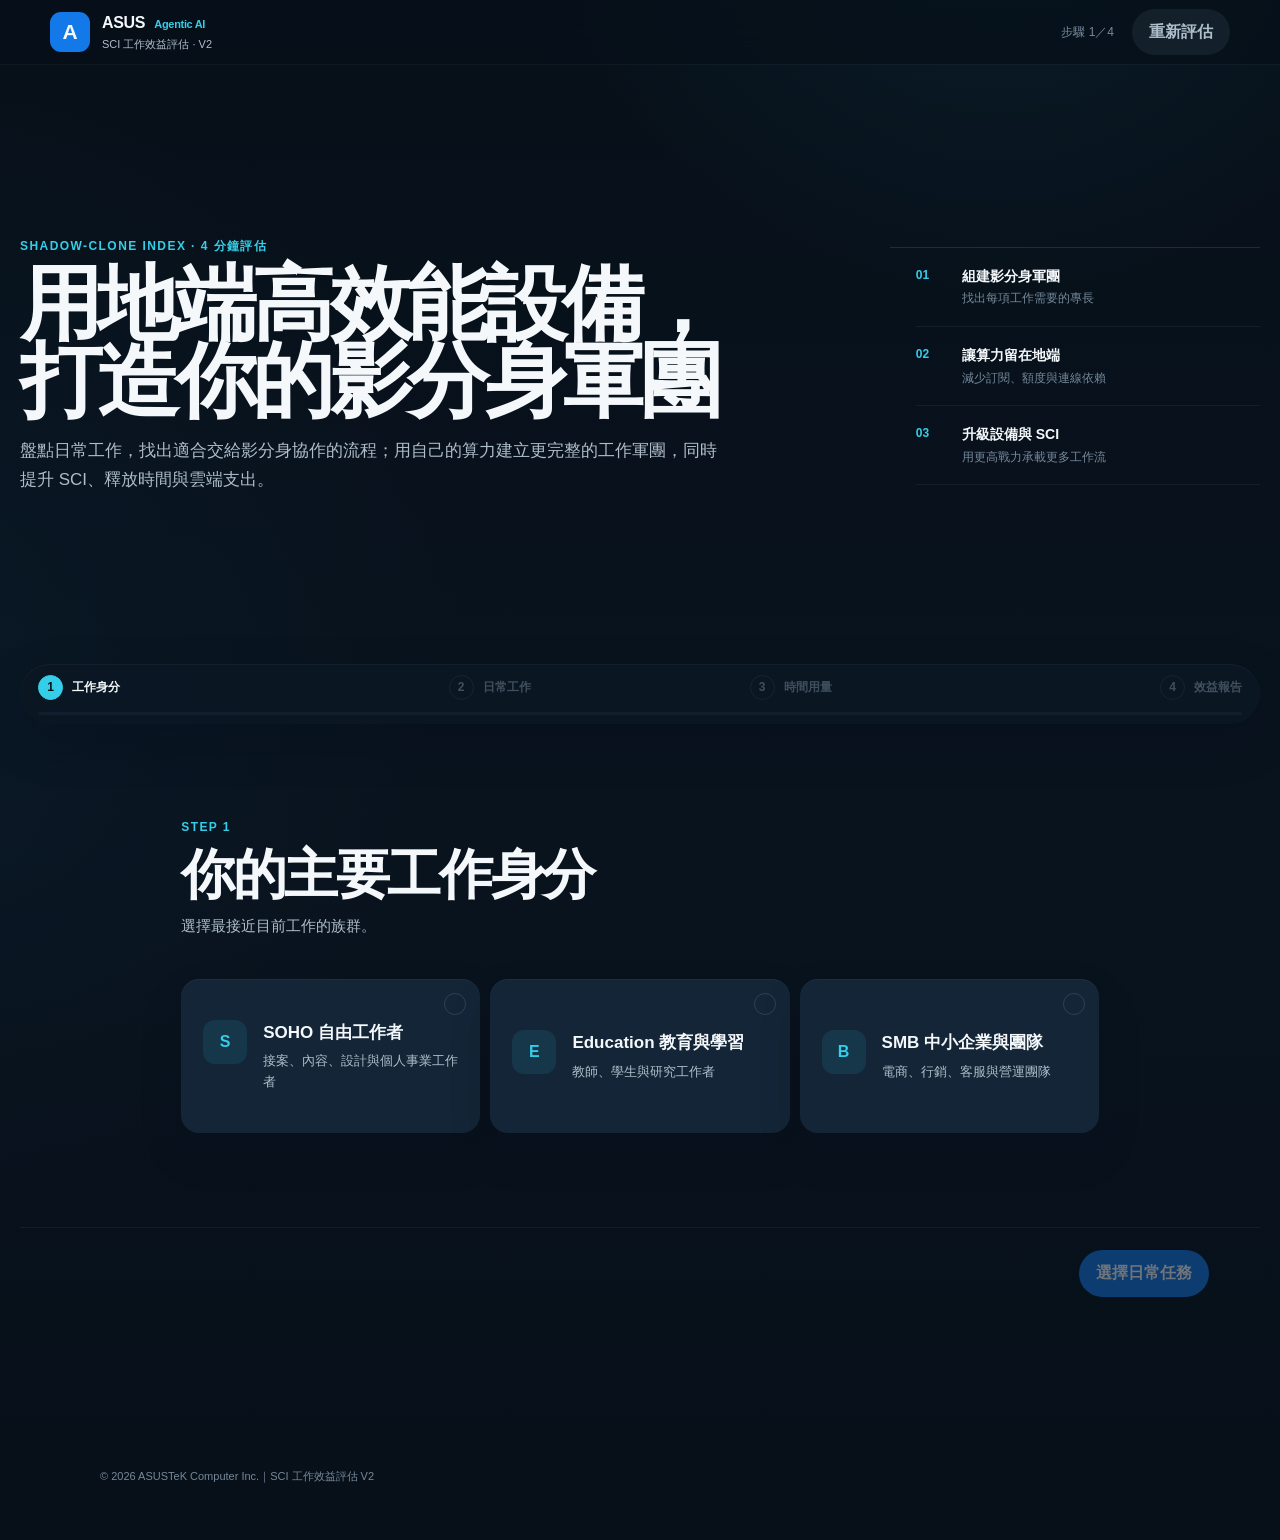
==== version-2/index.html @ dcc249c3 "優化影分身報告版面與互動" ====
<!DOCTYPE html>
<html lang="zh-TW">
<head>
    <meta charset="UTF-8">
    <meta name="viewport" content="width=device-width, initial-scale=1.0">
    <meta name="description" content="盤點日常工作，打造在高效能地端設備上運行的影分身軍團，提升 SCI 並釋放更多工作時間。">
    <meta name="theme-color" content="#0b111a">
    <title>ASUS Agentic AI｜SCI 工作效益評估 V2</title>
    <link rel="stylesheet" href="styles.css?v=2.3.4">
</head>
<body>
    <a class="skip-link" href="#assessment">跳至評估內容</a>

    <header class="site-header">
        <div class="site-header__inner">
            <a class="brand" href="#assessment" aria-label="回到 SCI 評估內容頂端">
                <span class="brand__mark" aria-hidden="true">A</span>
                <span>
                    <strong>ASUS <em>Agentic AI</em></strong>
                    <small>SCI 工作效益評估 · V2</small>
                </span>
            </a>
            <div class="header-actions"><span class="draft-status" id="draft-status" aria-live="polite">步驟 1／4</span><button class="button button--quiet" type="button" id="reset-button">重新評估</button></div>
        </div>
    </header>

    <main id="assessment" class="page-shell">
        <section class="intro" aria-labelledby="page-title">
            <div class="intro__copy">
                <p class="eyebrow">Shadow-Clone Index · 4 分鐘評估</p>
                <h1 id="page-title">用地端高效能設備，<br>打造你的影分身軍團</h1>
                <p>盤點日常工作，找出適合交給影分身協作的流程；用自己的算力建立更完整的工作軍團，同時提升 SCI、釋放時間與雲端支出。</p>
            </div>
            <aside class="outcome-preview" aria-label="完成評估後可獲得的結果">
                <span><b>01</b><strong>組建影分身軍團</strong><small>找出每項工作需要的專長</small></span>
                <span><b>02</b><strong>讓算力留在地端</strong><small>減少訂閱、額度與連線依賴</small></span>
                <span><b>03</b><strong>升級設備與 SCI</strong><small>用更高戰力承載更多工作流</small></span>
            </aside>
        </section>

        <nav class="progress" aria-label="評估進度">
            <ol>
                <li data-progress-step="1"><button type="button" data-progress-trigger="1"><span>1</span><strong>工作身分</strong></button></li>
                <li data-progress-step="2"><button type="button" data-progress-trigger="2"><span>2</span><strong>日常工作</strong></button></li>
                <li data-progress-step="3"><button type="button" data-progress-trigger="3"><span>3</span><strong>時間用量</strong></button></li>
                <li data-progress-step="4"><button type="button" data-progress-trigger="4"><span>4</span><strong>效益報告</strong></button></li>
            </ol>
            <div class="progress__track" aria-hidden="true"><i id="progress-fill"></i></div>
        </nav>

        <div class="assessment-card">
            <section class="step" id="step-1" data-step="1" aria-labelledby="step-1-title">
                <header class="step-header">
                    <span class="step-kicker">Step 1</span>
                    <h2 id="step-1-title" tabindex="-1">你的主要工作身分</h2>
                    <p>選擇最接近目前工作的族群。</p>
                </header>
                <div class="persona-grid" id="persona-grid"></div>
            </section>

            <section class="step" id="step-2" data-step="2" aria-labelledby="step-2-title" hidden>
                <header class="step-header step-header--split">
                    <div>
                        <span class="step-kicker">Step 2</span>
                        <h2 id="step-2-title" tabindex="-1">你平常需要處理哪些工作？</h2>
                        <p>選擇 1–6 項你經常處理的工作；可先評估最花時間的項目。</p>
                    </div>
                    <div class="selection-count" aria-live="polite"><span>已選</span><strong id="selected-count">0</strong><span>／6 項</span></div>
                </header>
                <div class="recipe-grid" id="recipe-grid"></div>
                <button class="text-button missing-work-button" type="button" id="missing-work-button">找不到我的工作</button>
            </section>

            <section class="step" id="step-3" data-step="3" aria-labelledby="step-3-title" hidden>
                <header class="step-header">
                    <span class="step-kicker">Step 3</span>
                    <h2 id="step-3-title" tabindex="-1">這些工作通常花你多少時間？</h2>
                </header>
                <div class="task-progress-summary" id="task-progress-summary" aria-live="polite"></div>
                <div class="task-settings" id="task-settings"></div>
                <section class="shared-settings" aria-labelledby="shared-settings-title">
                    <div class="section-heading">
                        <span>最後確認</span>
                        <h3 id="shared-settings-title">你的使用情境</h3>
                    </div>
                    <section class="settings-group" aria-labelledby="value-settings-title">
                        <header><span>01</span><div><h4 id="value-settings-title">目前工作流程的花費成本</h4></div></header>
                        <div class="field-block">
                            <label for="hourly-cost">你認為執行這些工作的成本 <span>必填</span></label>
                            <div class="cost-input-row">
                                <div class="input-prefix"><span>NT$</span><input id="hourly-cost" type="number" min="1" max="10000000" step="1" inputmode="numeric" placeholder="例如 300"></div>
                                <select id="cost-period" aria-label="成本費用計價週期">
                                    <option value="hour">每小時</option>
                                    <option value="week">每週</option>
                                    <option value="month">每月</option>
                                </select>
                            </div>
                            <div class="conversion-hours" id="conversion-hours" hidden><label for="period-hours">每月工作時數</label><input id="period-hours" type="number" min="1" max="744" step="1" inputmode="numeric" value="160"></div>
                            <p class="cost-conversion" id="cost-conversion">目前將以每小時成本計算。</p>
                        </div>
                        <fieldset class="cloud-usage-fieldset">
                            <legend>你目前有使用雲端 AI 嗎？</legend>
                            <div class="segmented" id="cloud-usage-options"></div>
                        </fieldset>
                        <section class="cloud-paid-options" id="cloud-paid-options" aria-labelledby="cloud-paid-title" hidden>
                            <h5 id="cloud-paid-title">選擇訂閱方案</h5>
                            <div class="cloud-plan-options" id="cloud-plan-options"></div>
                            <div class="field-block cloud-other-field">
                                <label for="cloud-other-cost">其他 AI／雲端工具支出 <span>選填</span></label>
                                <div class="input-prefix"><span>NT$</span><input id="cloud-other-cost" type="number" min="0" max="10000000" step="1" inputmode="numeric" placeholder="例如 1,200"><span>／月</span></div>
                                <p class="cloud-cost-total" id="cloud-cost-total">目前雲端支出合計：NT$ 0／月</p>
                            </div>
                        </section>
                    </section>
                    <section class="settings-group" aria-labelledby="device-settings-title">
                        <header><span>02</span><div><h4 id="device-settings-title">工作流程使用方式</h4></div></header>
                        <fieldset>
                            <legend>你平常會同時執行幾個任務？</legend>
                            <div class="segmented" id="parallel-options"></div>
                        </fieldset>
                    </section>
                    <div class="load-warning" id="load-warning" hidden></div>
                </section>
            </section>

            <section class="step result-step" id="step-4" data-step="4" aria-labelledby="step-4-title" hidden>
                <header class="result-header">
                    <div>
                        <span class="step-kicker">Step 4</span>
                        <h2 id="step-4-title" tabindex="-1">你的影分身導入報告</h2>
                    </div>
                    <aside class="report-clone-summary" aria-labelledby="clone-title">
                        <h3 id="clone-title" class="visually-hidden">本次影分身規劃</h3>
                        <div id="clone-list"></div>
                    </aside>
                </header>

                <section class="sci-overview" id="report-summary" aria-labelledby="sci-overview-title">
                    <h3 id="sci-overview-title" class="visually-hidden">SCI 指數比較</h3>
                    <div class="sci-card sci-card--current" id="current-sci-card"></div>
                    <div class="sci-bridge" aria-hidden="true">
                        <svg viewBox="0 0 132 58" role="presentation"><path class="sci-bridge__track" d="M5 29H114"></path><path class="sci-bridge__pulse" d="M5 29H114"></path><path class="sci-bridge__arrow" d="m103 17 13 12-13 12"></path></svg>
                        <span>整體 SCI 提升</span><strong id="sci-gap"></strong>
                    </div>
                    <div class="sci-card sci-card--target" id="target-sci-card"></div>
                </section>

                <section class="metric-section" aria-labelledby="time-metrics-title">
                    <div class="section-heading"><h3 id="time-metrics-title">導入影分身後，每月能釋放多少？</h3></div>
                    <div class="metric-highlights" id="metric-highlights"></div>
                </section>

                <section class="workflow-results" aria-labelledby="workflow-results-title">
                    <div class="section-heading section-heading--split">
                        <div><h3 id="workflow-results-title">哪些工作交給影分身？</h3></div>
                    </div>
                    <div id="workflow-result-table"></div>
                </section>

                <section class="hardware-section" id="hardware-section" aria-labelledby="hardware-title">
                    <div class="hardware-heading">
                        <div><h3 id="hardware-title">用自己的設備運行這組影分身</h3></div>
                    </div>
                    <div class="hardware-tabs" role="tablist" aria-label="設備建議類型">
                        <button type="button" role="tab" id="hardware-tab-system" aria-controls="hardware-panel-system" aria-selected="true" data-hardware-tab="system">購買整台電腦</button>
                        <button type="button" role="tab" id="hardware-tab-components" aria-controls="hardware-panel-components" aria-selected="false" data-hardware-tab="components">升級現有電腦</button>
                    </div>
                    <div class="hardware-panel" id="hardware-panel-system" role="tabpanel" aria-labelledby="hardware-tab-system">
                        <div class="platform-grid" id="platform-grid"></div>
                        <div class="shared-parts" id="shared-parts"></div>
                        <div class="hardware-cta" id="system-purchase-cta"></div>
                    </div>
                    <div class="hardware-panel" id="hardware-panel-components" role="tabpanel" aria-labelledby="hardware-tab-components" hidden>
                        <div class="component-panel-intro"><strong>先從影響最大的關鍵零組件升級</strong><p>以下是依任務需求提供的升級方向，不代表已確認與你現有電腦相容；選購前請確認處理器插槽、記憶體、電源與機殼空間。</p></div>
                        <div class="component-series-grid" id="component-series-grid"></div>
                    </div>
                    <section class="shadow-strength-section" aria-labelledby="shadow-strength-title">
                        <header class="shadow-strength-heading"><span>設備效能解讀</span><h4 id="shadow-strength-title">這組設備的影分身戰力</h4></header>
                        <div id="shadow-strength"></div>
                    </section>
                    <aside class="deployment-path"><strong>買到設備後怎麼開始？</strong><ol><li>確認要在地端執行的任務與資料來源</li><li>安裝相容的模型、工具與流程</li><li>保留人工確認節點後再逐步擴充</li></ol></aside>
                </section>

                <div class="result-actions">
                    <div class="result-actions__main">
                        <a class="button button--accent" href="#hardware-title">查看推薦設備</a>
                        <button class="button button--secondary" type="button" id="report-preview-button">下載報告</button>
                        <details class="estimate-actions">
                            <summary class="button button--quiet">調整估算</summary>
                            <div><button type="button" data-go-step="2">修改任務</button><button type="button" data-go-step="3">修改時間</button></div>
                        </details>
                    </div>
                    <button class="text-button result-reset-link" type="button" id="result-reset-button">重新測試</button>
                </div>
            </section>

            <div class="form-navigation" id="form-navigation">
                <button class="button button--quiet" type="button" id="back-button">上一步</button>
                <div class="navigation-end">
                    <p class="form-error" id="form-error" role="alert" aria-live="assertive"></p>
                    <button class="button button--primary" type="button" id="next-button">下一步</button>
                </div>
            </div>
        </div>
    </main>

    <footer class="site-footer">
        <p>© 2026 ASUSTeK Computer Inc.｜SCI 工作效益評估 V2</p>
    </footer>

    <div class="modal" id="modal" hidden>
        <div class="modal__backdrop" data-close-modal></div>
        <section class="modal__panel" role="dialog" aria-modal="true" aria-labelledby="modal-title" tabindex="-1">
            <button class="modal__close" type="button" aria-label="關閉視窗" data-close-modal>×</button>
            <div id="modal-content"></div>
        </section>
    </div>

    <script src="workflow-data.js?v=2.3.4"></script>
    <script src="app.js?v=2.3.4"></script>
</body>
</html>
---- version-2/styles.css ----
:root {
    color-scheme: dark;
    --bg: #080d16;
    --surface: #101826;
    --surface-2: #162132;
    --surface-3: #1b293d;
    --line: rgba(148, 163, 184, 0.18);
    --line-strong: rgba(148, 163, 184, 0.32);
    --text: #f5f7fb;
    --muted: #9aa8bc;
    --subtle: #6f7e94;
    --blue: #1479e8;
    --cyan: #20c9eb;
    --cyan-soft: rgba(32, 201, 235, 0.12);
    --agent-glow: #8fe5f2;
    --agent-glow-shadow: rgba(143, 229, 242, .38);
    --success: #55d6a6;
    --warning: #f3c66b;
    --danger: #ff8f96;
    --radius: 16px;
    --radius-small: 10px;
    --shadow: 0 24px 70px rgba(0, 13, 35, 0.34);
}

* { box-sizing: border-box; }
html { scroll-behavior: smooth; }
body {
    margin: 0;
    min-width: 320px;
    background:
        radial-gradient(circle at 90% 0%, rgba(20, 121, 232, 0.12), transparent 30rem),
        var(--bg);
    color: var(--text);
    font-family: "Segoe UI", "Noto Sans TC", "Microsoft JhengHei", sans-serif;
    line-height: 1.55;
}
button, input, select, textarea { font: inherit; }
button, label, select { -webkit-tap-highlight-color: transparent; }
button { color: inherit; }
[hidden] { display: none !important; }

.skip-link {
    position: fixed;
    left: 16px;
    top: -80px;
    z-index: 100;
    padding: 10px 14px;
    color: #07111d;
    background: var(--cyan);
    border-radius: 8px;
}
.skip-link:focus { top: 12px; }

.site-header {
    position: sticky;
    top: 0;
    z-index: 40;
    border-bottom: 1px solid var(--line);
    background: rgba(8, 13, 22, 0.88);
    backdrop-filter: blur(18px);
}
.site-header__inner {
    width: min(1180px, calc(100% - 32px));
    min-height: 72px;
    margin: 0 auto;
    display: flex;
    align-items: center;
    justify-content: space-between;
    gap: 20px;
}
.brand {
    display: flex;
    align-items: center;
    gap: 12px;
    color: var(--text);
    text-decoration: none;
}
.brand__mark {
    width: 40px;
    height: 40px;
    display: grid;
    place-items: center;
    border-radius: 11px;
    background: var(--blue);
    font-size: 21px;
    font-weight: 900;
}
.brand strong { display: block; font-size: 16px; letter-spacing: -0.02em; }
.brand em { color: var(--cyan); font-size: 11px; font-style: normal; margin-left: 5px; }
.brand small { display: block; margin-top: 1px; color: var(--muted); font-size: 11px; }
.header-actions { display: flex; align-items: center; gap: 18px; }
.privacy-note { color: var(--muted); font-size: 12px; }

.page-shell { width: min(1080px, calc(100% - 32px)); margin: 0 auto; padding: 58px 0 80px; }
.intro { max-width: 750px; }
.eyebrow, .step-kicker {
    display: block;
    margin: 0 0 10px;
    color: var(--cyan);
    font-size: 12px;
    font-weight: 800;
    letter-spacing: 0.12em;
    text-transform: uppercase;
}
.intro h1 { margin: 0; max-width: 690px; font-size: clamp(36px, 5vw, 62px); line-height: 1.05; letter-spacing: -0.045em; text-wrap: balance; }
.intro > p:last-child { max-width: 650px; margin: 20px 0 0; color: var(--muted); font-size: 17px; }

.progress { margin: 52px 0 22px; }
.progress ol { display: grid; grid-template-columns: repeat(4, 1fr); margin: 0 0 12px; padding: 0; list-style: none; }
.progress li { display: flex; }
.progress li:not(:first-child) { justify-content: center; }
.progress li:last-child { justify-content: flex-end; }
.progress li button { display: flex; align-items: center; gap: 9px; padding: 4px; margin: -4px; border: none; background: none; color: var(--subtle); font: inherit; font-size: 12px; cursor: pointer; border-radius: 8px; transition: color .15s ease; }
.progress li button:hover:not(:disabled) { color: var(--text); }
.progress li button:disabled { cursor: not-allowed; opacity: .5; }
.progress li span { width: 25px; height: 25px; display: grid; place-items: center; border: 1px solid var(--line-strong); border-radius: 50%; font-weight: 800; }
.progress li.is-active button, .progress li.is-complete button { color: var(--text); }
.progress li.is-active span { color: #061019; border-color: var(--cyan); background: var(--cyan); }
.progress li.is-complete span { color: var(--cyan); border-color: var(--cyan); background: var(--cyan-soft); }
.progress__track { height: 3px; overflow: hidden; border-radius: 4px; background: var(--surface-2); }
.progress__track i { display: block; width: 0; height: 100%; background: linear-gradient(90deg, var(--blue), var(--cyan)); transition: width 260ms ease; }

.assessment-card {
    overflow: hidden;
    border: 1px solid var(--line);
    border-radius: 22px;
    background: rgba(16, 24, 38, 0.88);
    box-shadow: var(--shadow);
}
.step { padding: clamp(28px, 5vw, 52px); }
.step-header { max-width: 720px; margin-bottom: 32px; }
.step-header--split, .result-header, .section-heading--split, .hardware-heading { max-width: none; display: flex; align-items: flex-start; justify-content: space-between; gap: 24px; }
.step-header h2, .result-header h2 { margin: 0; font-size: clamp(28px, 4vw, 42px); line-height: 1.13; letter-spacing: -0.035em; }
.step-header p, .result-header p { margin: 12px 0 0; color: var(--muted); font-size: 15px; }

.persona-grid { display: grid; grid-template-columns: repeat(3, 1fr); gap: 14px; }
.persona-card {
    min-height: 245px;
    padding: 24px;
    text-align: left;
    border: 1px solid var(--line);
    border-radius: var(--radius);
    background: var(--surface-2);
    cursor: pointer;
    transition: transform 180ms ease, border-color 180ms ease, background 180ms ease;
}
.persona-card:hover { transform: translateY(-3px); border-color: rgba(32, 201, 235, 0.5); }
.persona-card:focus-visible, .recipe-select:focus-within { outline: 2px solid var(--cyan); outline-offset: 3px; }
.persona-card.is-selected { border-color: var(--cyan); background: linear-gradient(150deg, rgba(20, 121, 232, 0.18), var(--surface-2) 62%); }
.persona-icon { width: 44px; height: 44px; display: grid; place-items: center; margin-bottom: 28px; border-radius: 12px; color: var(--cyan); background: var(--cyan-soft); font-weight: 900; }
.persona-card h3 { margin: 0; font-size: 19px; }
.persona-card p { margin: 8px 0 0; color: var(--muted); font-size: 14px; }
.persona-card small { display: block; margin-top: 20px; color: var(--subtle); }
.field-block label span { margin-left: 7px; color: var(--subtle); font-size: 12px; font-weight: 500; }
.choice-row, .segmented { display: flex; flex-wrap: wrap; gap: 8px; }
.choice-chip input, .segmented input { position: absolute; opacity: 0; pointer-events: none; }
.choice-chip span, .segmented label span {
    display: block;
    padding: 9px 13px;
    border: 1px solid var(--line-strong);
    border-radius: 9px;
    color: var(--muted);
    background: rgba(8, 13, 22, 0.35);
    cursor: pointer;
    transition: 160ms ease;
}
.choice-chip input:checked + span, .segmented input:checked + span { color: #061019; border-color: var(--cyan); background: var(--cyan); }
.choice-chip input:focus-visible + span, .segmented input:focus-visible + span { outline: 2px solid var(--cyan); outline-offset: 2px; }

.selection-count { display: flex; align-items: baseline; gap: 4px; flex: 0 0 auto; color: var(--muted); }
.selection-count strong { color: var(--cyan); font-size: 36px; font-variant-numeric: tabular-nums; }
.recipe-grid { display: grid; grid-template-columns: repeat(2, 1fr); gap: 12px; }
.recipe-card { position: relative; border: 1px solid var(--line); border-radius: var(--radius); background: var(--surface-2); }
.recipe-card.is-selected { border-color: rgba(32, 201, 235, 0.72); background: linear-gradient(135deg, rgba(20, 121, 232, 0.13), var(--surface-2)); }
.recipe-select { display: grid; grid-template-columns: auto 1fr auto; gap: 14px; align-items: flex-start; padding: 20px; cursor: pointer; }
.recipe-select input { width: 19px; height: 19px; margin-top: 2px; accent-color: var(--cyan); }
.recipe-select strong { display: block; font-size: 16px; }
.recipe-select p { margin: 5px 0 0; color: var(--muted); font-size: 13px; }
.recipe-detail { border-top: 1px solid var(--line); }
.recipe-detail summary { padding: 11px 20px; color: var(--muted); font-size: 12px; cursor: pointer; }
.recipe-detail__body { display: grid; grid-template-columns: 1fr 1fr; gap: 18px; padding: 2px 20px 18px; }
.recipe-detail h4 { margin: 0 0 5px; color: var(--subtle); font-size: 11px; text-transform: uppercase; letter-spacing: 0.08em; }
.recipe-detail p { margin: 0; color: #c7d0de; font-size: 12px; }
.field-help { margin: 7px 0 0; color: var(--subtle); font-size: 12px; }

.load-warning { margin: 16px 0; padding: 18px; border: 1px solid rgba(32, 201, 235, .24); border-radius: var(--radius-small); background: rgba(32, 201, 235, .07); }
.load-warning strong { color: var(--cyan); }
.task-settings { display: grid; gap: 14px; }
.task-setting { border: 1px solid var(--line); border-radius: var(--radius); background: rgba(8, 13, 22, 0.24); }
.task-setting[open] { border-color: rgba(32, 201, 235, 0.28); }
.task-setting.is-complete, .task-setting.is-complete[open] { border-color: rgba(85, 214, 166, .72); background: rgba(85, 214, 166, .035); box-shadow: 0 0 0 1px rgba(85, 214, 166, .08); }
.task-setting.has-error, .task-setting.has-error[open] { border-color: rgba(255, 105, 116, .78); box-shadow: 0 0 0 2px rgba(255, 105, 116, .08); }
.task-setting summary { display: flex; align-items: center; justify-content: space-between; gap: 16px; padding: 19px 21px; cursor: pointer; list-style: none; }
.task-setting summary::-webkit-details-marker { display: none; }
.task-summary-title { display: flex; align-items: center; gap: 11px; }
.task-index { width: 28px; height: 28px; display: grid; place-items: center; border-radius: 8px; color: var(--cyan); background: var(--cyan-soft); font-size: 12px; font-weight: 800; }
.task-summary-title strong { display: block; }
.task-summary-title small { display: block; margin-top: 2px; color: var(--subtle); }
.task-setting__body { padding: 0 21px 22px; }
.field-grid { display: grid; grid-template-columns: 1.1fr 1fr; gap: 20px; }
fieldset, .field-block { min-width: 0; margin: 0; padding: 0; border: 0; }
legend, .field-block > label { display: block; margin-bottom: 9px; color: #dce3ed; font-size: 13px; font-weight: 700; }
.legend-en { margin-left: 5px; color: var(--cyan); font-size: 10px; font-weight: 700; letter-spacing: .06em; text-transform: uppercase; }
.scale-options { display: grid; grid-template-columns: repeat(3, 1fr); gap: 7px; }
.scale-option input { position: absolute; opacity: 0; }
.scale-option span { min-height: 52px; display: flex; flex-direction: column; justify-content: center; padding: 10px; border: 1px solid var(--line); border-radius: 9px; color: var(--muted); cursor: pointer; }
.scale-option b { color: var(--text); font-size: 12px; }
.scale-option small { margin-top: 3px; font-size: 10px; }
.scale-option input:checked + span { border-color: var(--cyan); background: var(--cyan-soft); }
.scale-option input:focus-visible + span { outline: 2px solid var(--cyan); outline-offset: 2px; }
.frequency-sentence { min-height: 52px; display: flex; align-items: center; flex-wrap: wrap; gap: 8px; }
.frequency-sentence > span { flex: 0 0 auto; color: var(--muted); font-size: 13px; white-space: nowrap; }
.frequency-sentence select { width: auto; min-width: 92px; padding: 7px 28px 7px 10px; border-color: rgba(148, 163, 184, .26); background-color: #101a29; }
.mode-options { display: grid; gap: 7px; }
.mode-options label { display: flex; align-items: center; gap: 8px; padding: 9px 11px; border: 1px solid var(--line); border-radius: 8px; color: var(--muted); cursor: pointer; }
.mode-options input { accent-color: var(--cyan); }
.mode-options label:has(input:checked) { color: var(--text); border-color: rgba(32, 201, 235, 0.55); background: var(--cyan-soft); }
.field-error { border-color: var(--danger) !important; box-shadow: 0 0 0 2px rgba(255, 105, 116, .09) !important; }
.scale-options.field-error, .mode-options.field-error { padding: 6px; border: 1px solid var(--danger); border-radius: 10px; }
.reference-value { display: inline-flex; margin-top: 7px; color: var(--cyan); font-size: 11px; }
.shared-settings { margin-top: 24px; padding: 24px; border: 1px solid var(--line); border-radius: var(--radius); background: var(--surface-2); }
.shared-settings > * + * { margin-top: 24px; }
.section-heading span, .hardware-heading span { color: var(--cyan); font-size: 11px; font-weight: 800; letter-spacing: 0.08em; text-transform: uppercase; }
.section-heading h3, .hardware-heading h3 { margin: 4px 0 0; font-size: 23px; letter-spacing: -0.025em; }
input[type="number"], select, textarea {
    width: 100%;
    padding: 11px 12px;
    border: 1px solid var(--line-strong);
    border-radius: 9px;
    color: var(--text);
    background: #0b121e;
}
input:focus, select:focus, textarea:focus { outline: 2px solid var(--cyan); outline-offset: 1px; border-color: transparent; }
.input-prefix { display: grid; grid-template-columns: auto minmax(100px, 180px) auto; align-items: center; gap: 10px; color: var(--muted); }
.cost-settings { max-width: 620px; display: grid; grid-template-columns: 1fr; gap: 20px; }
.cost-input-row { display: grid; grid-template-columns: minmax(0, 1fr) 120px; gap: 8px; }
.cost-input-row .input-prefix { grid-template-columns: auto minmax(0, 1fr); }
.cost-input-row select { min-width: 0; }
.cost-conversion { min-height: 17px; margin: 7px 0 0; color: var(--cyan); font-size: 11px; font-weight: 700; }
.required-mark { color: var(--cyan) !important; font-weight: 800 !important; }

.form-navigation { display: flex; justify-content: space-between; align-items: flex-end; gap: 20px; padding: 22px clamp(28px, 5vw, 52px); border-top: 1px solid var(--line); }
.navigation-end { display: flex; align-items: center; justify-content: flex-end; gap: 18px; margin-left: auto; }
.form-error { max-width: 520px; margin: 0; color: var(--danger); font-size: 13px; text-align: right; }
.button { min-height: 42px; padding: 10px 16px; border: 1px solid transparent; border-radius: 9px; font-weight: 750; cursor: pointer; transition: transform 150ms ease, background 150ms ease, border-color 150ms ease; }
.button:active { transform: translateY(1px); }
.button:focus-visible, .text-button:focus-visible, .modal__close:focus-visible { outline: 2px solid var(--cyan); outline-offset: 3px; }
.button:disabled { opacity: 0.42; cursor: not-allowed; }
.button--primary { color: #fff; background: var(--blue); }
.button--primary:hover:not(:disabled) { background: #2588f3; }
.button--accent { color: #061019; background: var(--cyan); }
.button--accent:hover { background: #5ad9ef; }
.button--secondary { border-color: var(--line-strong); background: var(--surface-2); }
.button--secondary:hover { border-color: rgba(32, 201, 235, 0.55); }
.button--quiet { color: var(--muted); border-color: var(--line); background: rgba(22, 33, 50, 0.65); }
.button--quiet:hover { color: var(--text); }
.text-button { padding: 4px; border: 0; color: var(--cyan); background: none; font-size: 13px; font-weight: 700; cursor: pointer; }

.result-step { padding-bottom: 42px; }
.result-header { padding-bottom: 26px; border-bottom: 1px solid var(--line); }
.estimate-badge { flex: 0 0 auto; padding: 7px 10px; border: 1px solid rgba(32, 201, 235, 0.28); border-radius: 8px; color: var(--cyan); background: var(--cyan-soft); font-size: 11px; }
.sci-overview { display: grid; grid-template-columns: minmax(0, .78fr) 132px minmax(0, 1.18fr); align-items: center; gap: 20px; margin-top: 36px; }
.sci-card { position: relative; min-height: 220px; padding: 24px; overflow: hidden; border: 1px solid var(--line); border-radius: var(--radius); background: var(--surface-2); }
.sci-card--current { opacity: .76; transform: scale(.94); transform-origin: right center; }
.sci-card--target { min-height: 286px; padding: 30px; border-color: rgba(32, 201, 235, .5); background: radial-gradient(circle at 85% 10%, rgba(32, 201, 235, .2), transparent 44%), linear-gradient(145deg, #15273a, #101a29); box-shadow: 0 24px 70px rgba(0, 98, 143, .2), inset 0 1px rgba(255, 255, 255, .04); }
.sci-card--target::after { content: ""; position: absolute; width: 160px; height: 160px; right: -62px; bottom: -70px; border: 1px solid rgba(32, 201, 235, .18); border-radius: 50%; box-shadow: 0 0 0 24px rgba(32, 201, 235, .035), 0 0 0 48px rgba(32, 201, 235, .02); }
.sci-card__top { display: flex; justify-content: space-between; align-items: center; color: var(--muted); font-size: 13px; }
.sci-card__label { display: inline-flex; align-items: center; gap: 7px; }
.sci-info-trigger { width: 17px; height: 17px; display: grid; place-items: center; flex: 0 0 auto; padding: 0; border: 1px solid var(--line-strong); border-radius: 50%; color: var(--subtle); background: rgba(148, 163, 184, .1); font-size: 10px; font-weight: 800; line-height: 1; cursor: pointer; }
.sci-info-trigger:hover { color: var(--cyan); border-color: var(--cyan); background: var(--cyan-soft); }
.sci-card__score { display: flex; align-items: flex-end; gap: 8px; margin-top: 30px; }
.sci-card__score strong { font-size: 68px; line-height: 0.9; letter-spacing: -0.06em; }
.sci-card--target .sci-card__score strong { color: var(--cyan); font-size: 92px; text-shadow: 0 0 34px rgba(32, 201, 235, .22); }
.sci-card__score span { color: var(--subtle); }
.sci-card__bar { height: 8px; margin-top: 25px; overflow: hidden; border-radius: 6px; background: #263246; }
.sci-card__bar i { display: block; width: 0; height: 100%; background: var(--blue); transition: width 900ms cubic-bezier(.2,.8,.2,1); }
.sci-card--target .sci-card__bar i { background: var(--cyan); }
.sci-overview.is-animated .sci-card__bar i { width: var(--score); }
.sci-card p { margin: 14px 0 0; color: var(--muted); font-size: 12px; line-height: 1.7; }
.sci-card p strong { color: var(--text); font-weight: 800; }
.sci-card--target p strong { color: #8eeeff; }
.sci-card__caption { display: block; margin-top: 18px; color: var(--subtle); font-size: 10px; letter-spacing: .08em; text-transform: uppercase; }
.sci-card--target .sci-card__caption { color: var(--cyan); }
.sci-bridge { min-width: 90px; text-align: center; color: var(--subtle); }
.sci-bridge svg { display: block; width: 100%; height: auto; margin-bottom: 8px; overflow: visible; }
.sci-bridge path { fill: none; stroke-linecap: round; stroke-linejoin: round; }
.sci-bridge__track { stroke: rgba(148, 163, 184, .2); stroke-width: 3; }
.sci-bridge__pulse { stroke: var(--cyan); stroke-width: 3; stroke-dasharray: 16 94; stroke-dashoffset: 110; }
.sci-bridge__arrow { stroke: var(--cyan); stroke-width: 3; opacity: .4; }
.sci-overview.is-animated .sci-bridge__pulse { animation: sci-flow 1.3s ease-out forwards; }
.sci-overview.is-animated .sci-bridge__arrow { animation: sci-arrow 600ms 650ms ease-out forwards; }
.sci-bridge span { display: block; font-size: 10px; }
.sci-bridge strong { display: block; color: var(--cyan); font-size: 21px; }
@keyframes sci-flow { to { stroke-dashoffset: 0; } }
@keyframes sci-arrow { to { opacity: 1; transform: translateX(4px); } }
.metric-section, .workflow-results, .clone-section, .hardware-section { margin-top: 46px; }
.metric-highlights { display: grid; grid-template-columns: repeat(3, 1fr); gap: 12px; margin-top: 20px; }
.metric-compare { margin-top: 12px; }
.impact-hero { display: flex; align-items: center; gap: 14px; padding: 22px; border-radius: var(--radius); color: #061019; background: var(--cyan); }
.impact-hero__icon { width: 42px; height: 42px; display: grid; place-items: center; flex: 0 0 auto; border-radius: 12px; background: rgba(6, 16, 25, .1); }
.impact-hero svg, .comparison-arrow svg, .workflow-arrow svg { width: 21px; height: 21px; fill: none; stroke: currentColor; stroke-width: 2; stroke-linecap: round; stroke-linejoin: round; }
.impact-hero span { font-size: 11px; font-weight: 800; }
.impact-hero strong { display: block; margin-top: 4px; font-size: clamp(24px, 2.6vw, 34px); line-height: 1; letter-spacing: -.045em; font-variant-numeric: tabular-nums; }
.impact-hero p { margin: 7px 0 0; font-size: 11px; font-weight: 700; }
.before-after { display: grid; grid-template-columns: 1fr auto 1fr; align-items: center; gap: 12px; padding: 18px; border: 1px solid var(--line); border-radius: var(--radius); background: rgba(8, 13, 22, .32); }
.before-after--compact { padding: 12px 14px; opacity: .88; }
.comparison-state { min-width: 0; padding: 16px; }
.before-after--compact .comparison-state { padding: 8px 10px; }
.comparison-state span { color: var(--muted); font-size: 11px; }
.comparison-state strong { display: block; margin-top: 7px; font-size: 24px; line-height: 1.1; letter-spacing: -.035em; font-variant-numeric: tabular-nums; }
.before-after--compact .comparison-state strong { font-size: 17px; margin-top: 5px; }
.comparison-state small { display: block; margin-top: 8px; color: var(--subtle); font-size: 13px; }
.before-after--compact .comparison-state small { margin-top: 4px; font-size: 11px; }
.comparison-state--after { border-radius: 10px; background: rgba(32, 201, 235, .08); }
.comparison-state--after strong, .comparison-state--after small { color: var(--cyan); }
.comparison-arrow { color: var(--cyan); }
.before-after--compact .comparison-arrow svg { width: 16px; height: 16px; }
.workflow-stack { display: grid; gap: 12px; margin-top: 18px; }
.workload-overview { padding: 24px; border: 1px solid rgba(32, 201, 235, .24); border-radius: var(--radius); background: linear-gradient(145deg, rgba(20, 121, 232, .08), rgba(8, 13, 22, .42)); }
.workload-overview > header > span { color: var(--cyan); font-size: 10px; font-weight: 800; letter-spacing: .08em; }
.workload-overview > header h4 { margin: 4px 0 0; font-size: 20px; letter-spacing: -.025em; }
.workload-overview > header p { max-width: 680px; margin: 6px 0 22px; color: var(--muted); font-size: 12px; }
.workload-chart-row, .workload-overall { display: grid; grid-template-columns: minmax(130px, .2fr) minmax(0, 1fr); align-items: center; gap: 18px; }
.workload-chart-row + .workload-chart-row { margin-top: 19px; }
.workload-chart-row > div:first-child strong, .workload-overall > div:first-child strong { display: block; font-size: 12px; }
.workload-chart-row > div:first-child small, .workload-overall > div:first-child span { display: block; margin-top: 2px; color: var(--subtle); font-size: 10px; }
.workload-track, .workload-overall-track { height: 18px; display: flex; overflow: hidden; border-radius: 6px; background: rgba(148, 163, 184, .1); box-shadow: inset 0 0 0 1px rgba(148, 163, 184, .08); }
.workload-track-group { min-width: 0; }
.workload-track-labels { height: 23px; display: flex; }
.workload-track-labels span { position: relative; min-width: 2px; flex: 0 0 var(--segment); }
.workload-track-labels span::after { content: ''; position: absolute; left: 50%; bottom: 0; width: 1px; height: 5px; background: rgba(148, 163, 184, .46); }
.workload-track-labels b { position: absolute; left: 50%; top: 0; color: var(--muted); font-size: 10px; font-weight: 800; line-height: 1; font-variant-numeric: tabular-nums; transform: translateX(-50%); }
.workload-task-segment { position: relative; min-width: 2px; display: flex; flex: 0 0 var(--segment); overflow: hidden; transform: scaleX(0); transform-origin: left center; opacity: 0; animation: workload-segment-in 720ms cubic-bezier(.2, .7, .2, 1) var(--delay) forwards; }
.workload-task-segment + .workload-task-segment { box-shadow: -1px 0 rgba(6, 16, 25, .6); }
.workload-task-segment--before { background: var(--task-color); }
.workload-task-segment--after { border: 0; margin: 0; padding: 0; background: transparent; box-shadow: inset 0 1px var(--task-color), inset 0 -1px var(--task-color); font: inherit; color: inherit; cursor: pointer; transition: filter 240ms ease, opacity 240ms ease, box-shadow 240ms ease; }
.workload-task-segment--after:hover { z-index: 2; box-shadow: inset 0 1px var(--task-color), inset 0 -1px var(--task-color), inset 0 0 10px color-mix(in srgb, var(--task-color) 78%, transparent), 0 0 13px color-mix(in srgb, var(--task-color) 72%, transparent); }
.workload-task-segment--after:focus-visible { outline: 2px solid var(--cyan); outline-offset: 2px; }
.workload-task-segment--after.is-selected { z-index: 4; box-shadow: inset 0 1px #fff, inset 0 -1px #fff, inset 0 0 10px color-mix(in srgb, var(--task-color) 74%, transparent), 0 0 18px color-mix(in srgb, var(--task-color) 74%, transparent); }
.workload-track:has(.workload-task-segment--after.is-selected) .workload-task-segment--after:not(.is-selected) { filter: saturate(.45) brightness(.62); opacity: .5 !important; }
.workload-part { position: relative; display: block; flex: 0 0 var(--portion); overflow: hidden; }
.workload-part--human { background: var(--task-color); }
.workload-part--assist { background: transparent; }
.workload-part--assist::before { content: ''; position: absolute; inset: 0; background: var(--success); transform: scaleX(0); transform-origin: left center; will-change: transform; }
.workload-task-segment--after.is-selected .workload-part--assist::before { animation: workload-assist-reveal 850ms cubic-bezier(.2, .82, .22, 1) forwards; }
.workload-segment-index { position: absolute; z-index: 3; top: 50%; color: #fff; font-size: 9px; font-weight: 900; line-height: 1; white-space: nowrap; text-shadow: 0 1px 3px rgba(6, 16, 25, .92); pointer-events: none; }
.workload-segment-index { left: 50%; transform: translate(-50%, -50%); transition: opacity 180ms ease; }
.workload-task-legend { display: flex; flex-wrap: wrap; justify-content: center; gap: 10px 22px; margin: 2px 0 28px calc(130px + 18px); padding: 4px 12px; }
.workload-task-legend > button { display: inline-flex; align-items: center; gap: 6px; padding: 5px 7px; border: 1px solid transparent; border-radius: 7px; color: var(--muted); background: transparent; font: inherit; font-size: 10px; cursor: pointer; transition: color 160ms ease, border-color 160ms ease, background 160ms ease; }
.workload-task-legend > button:hover { color: var(--text); background: rgba(148, 163, 184, .08); }
.workload-task-legend > button.is-selected { color: #061019; border-color: var(--cyan); background: var(--cyan); }
.workload-task-legend > button:focus-visible { outline: 2px solid var(--cyan); outline-offset: 2px; }
.workload-task-legend i, .workload-state-legend i { position: relative; width: 8px; height: 8px; display: inline-block; flex: 0 0 auto; border-radius: 2px; overflow: hidden; }
.workload-task-legend i { background: var(--task-color); }
.workload-task-legend b { color: var(--text); font-variant-numeric: tabular-nums; }
.workload-task-legend > button.is-selected b { color: #061019; }
.workload-state-legend { display: flex; justify-content: flex-end; gap: 18px; margin-top: 9px; color: var(--muted); font-size: 10px; }
.workload-state-legend span { display: inline-flex; align-items: center; gap: 6px; }
.workload-state-legend .is-agent-hint { background: var(--success); }
.workload-track-hint { display: flex; align-items: center; gap: 5px; margin-top: 7px; color: var(--cyan); font-size: 11px; font-weight: 700; }
.workload-track-hint svg { width: 13px; height: 13px; fill: none; stroke: currentColor; stroke-width: 2; stroke-linecap: round; stroke-linejoin: round; }
.workload-overall { padding-bottom: 22px; margin-bottom: 22px; border-bottom: 1px solid var(--line); }
.workload-task-detail { margin-top: 18px; }
.workload-overall-track { height: 24px; }
.workload-overall-track > i { display: block; flex: 0 0 var(--portion); transform: scaleX(0); transform-origin: left center; animation: workload-segment-in 900ms cubic-bezier(.2, .7, .2, 1) 750ms forwards; }
.workload-overall-human { background: #4b5768; }
.workload-overall-agent { background: var(--success); animation: workload-segment-in 900ms cubic-bezier(.2, .7, .2, 1) 750ms forwards, workload-breathe 3.8s ease-in-out 1.7s infinite; }
.workload-overall p { display: flex; justify-content: space-between; gap: 16px; margin: 8px 0 0; color: var(--muted); font-size: 11px; }
.workload-overall p b { color: var(--text); font-variant-numeric: tabular-nums; }
@keyframes workload-segment-in { to { transform: scaleX(1); opacity: 1; } }
@keyframes workload-assist-reveal { to { transform: scaleX(1); } }
@keyframes workload-breathe {
    0%, 100% { filter: brightness(.9); box-shadow: inset 0 0 4px rgba(255, 255, 255, .18), 0 0 3px rgba(143, 229, 242, .12); }
    50% { filter: brightness(1.12); box-shadow: inset 0 0 10px rgba(255, 255, 255, .38), 0 0 13px var(--agent-glow-shadow); }
}
.top-workload-callout { display: flex; align-items: center; gap: 18px; padding: 22px; border: 1px solid rgba(32, 201, 235, .34); border-radius: var(--radius); background: radial-gradient(circle at 100% 0, rgba(32, 201, 235, .13), transparent 44%), #101b2a; }
.top-workload-callout__icon { width: 54px; height: 54px; display: grid; place-items: center; flex: 0 0 auto; border-radius: 15px; color: var(--cyan); background: var(--cyan-soft); }
.top-workload-callout__icon svg { width: 28px; height: 28px; fill: none; stroke: currentColor; stroke-width: 1.8; stroke-linecap: round; stroke-linejoin: round; }
.top-workload-callout small { color: var(--cyan); font-size: 10px; font-weight: 800; letter-spacing: .08em; }
.top-workload-callout strong { display: block; margin-top: 2px; font-size: 20px; }
.top-workload-callout p { margin: 5px 0 0; color: var(--muted); font-size: 12px; }
.workflow-impact-card { padding: 20px; border: 1px solid var(--line); border-radius: var(--radius); background: rgba(8, 13, 22, .3); }
.workflow-impact-card > header { display: flex; align-items: flex-start; justify-content: space-between; gap: 20px; }
.workflow-impact-card__identity { min-width: 0; display: flex; align-items: center; gap: 12px; }
.workflow-clone-avatar { width: 52px; height: 52px; flex: 0 0 auto; border: 1px solid rgba(32, 201, 235, .28); border-radius: 12px; background: #16283b; object-fit: contain; }
.workflow-impact-card header span { color: var(--subtle); font-size: 10px; }
.workflow-impact-card h4 { margin: 3px 0 0; font-size: 16px; }
.load-chip { display: grid; flex: 0 0 auto; gap: 4px; min-width: 178px; padding: 8px 10px; border-radius: 8px; background: var(--cyan-soft); font-size: 11px; font-variant-numeric: tabular-nums; }
.load-chip span { display: flex; justify-content: space-between; gap: 14px; color: var(--muted) !important; font-size: 11px !important; }
.load-chip span:last-child { color: var(--success) !important; }
.load-chip b { color: var(--text); }
.workflow-agent-note { margin: 14px 0 0; padding: 11px 13px; border-left: 2px solid rgba(32, 201, 235, .6); color: var(--muted); background: rgba(32, 201, 235, .055); font-size: 12px; line-height: 1.65; }
.workflow-agent-note strong { margin-right: 5px; color: var(--cyan); }
.workflow-agent-note b { color: #bff4ff; font-weight: 750; }
.workflow-impact-grid { display: grid; grid-template-columns: 1fr auto 1fr 1.1fr; align-items: center; gap: 12px; margin-top: 16px; }
.workflow-impact-grid > div { min-width: 0; }
.workflow-impact-grid span { color: var(--subtle); font-size: 10px; }
.workflow-impact-grid strong { display: block; margin-top: 3px; font-size: 13px; font-variant-numeric: tabular-nums; }
.workflow-arrow { color: var(--subtle); }
.saved-highlight { padding: 13px 15px; border-radius: 10px; background: var(--cyan-soft); }
.saved-highlight span, .saved-highlight strong { color: var(--cyan); }
.saved-highlight strong { font-size: 18px; }
.saved-highlight small { display: block; margin-top: 2px; color: #bff4ff; font-size: 10px; }
.clone-list { display: flex; flex-wrap: nowrap; gap: 10px; margin-top: 16px; padding-bottom: 6px; overflow-x: auto; scrollbar-color: rgba(32, 201, 235, .35) transparent; }
.clone-card { min-width: 220px; display: flex; align-items: center; gap: 12px; padding: 13px 15px; border: 1px solid rgba(32, 201, 235, .2); border-radius: 12px; background: linear-gradient(145deg, rgba(32, 201, 235, .08), rgba(8, 13, 22, .38)); }
.clone-avatar { position: relative; width: 44px; height: 44px; display: grid; place-items: center; flex: 0 0 auto; border-radius: 12px; color: var(--cyan); background: var(--cyan-soft); box-shadow: inset 0 0 0 1px rgba(32, 201, 235, .25); }
.clone-avatar img { width: 100%; height: 100%; border-radius: inherit; object-fit: contain; }
.clone-avatar svg { width: 23px; height: 23px; fill: none; stroke: currentColor; stroke-width: 1.7; stroke-linecap: round; stroke-linejoin: round; }
.clone-avatar i { position: absolute; width: 6px; height: 6px; right: -1px; bottom: 1px; border-radius: 50%; background: var(--success); box-shadow: 0 0 10px var(--success); }
.clone-card__body { min-width: 0; }
.clone-card__index { display: block; color: var(--subtle); font-size: 8px; font-weight: 800; letter-spacing: .12em; }
.clone-card h4 { margin: 1px 0 0; overflow: hidden; font-size: 14px; text-overflow: ellipsis; white-space: nowrap; }
.clone-card p { margin: 2px 0 0; overflow: hidden; color: var(--muted); font-size: 10px; text-overflow: ellipsis; white-space: nowrap; }
.clone-section > p { color: var(--muted); font-size: 13px; }
.hardware-section { padding: 28px; border: 1px solid rgba(32, 201, 235, 0.28); border-radius: var(--radius); background: linear-gradient(145deg, rgba(20, 121, 232, 0.12), rgba(8, 13, 22, 0.46)); }
.shadow-strength-card { display: grid; grid-template-columns: auto minmax(0, 1fr); gap: 22px; align-items: center; margin-top: 22px; padding: 20px; border: 1px solid rgba(32, 201, 235, .3); border-radius: 14px; background: radial-gradient(circle at 12% 18%, rgba(32, 201, 235, .13), transparent 32%), rgba(8, 13, 22, .42); }
.shadow-strength-card__score { min-width: 116px; padding-right: 20px; border-right: 1px solid var(--line); }
.shadow-strength-card__score span { display: block; color: var(--cyan); font-size: 11px; font-weight: 800; letter-spacing: .08em; }
.shadow-strength-card__score strong { display: inline-block; margin-top: 4px; font-size: 52px; line-height: 1; letter-spacing: -.045em; }
.shadow-strength-card__score b { margin-left: 4px; color: var(--subtle); font-size: 12px; }
.shadow-strength-card__body > div:first-child { display: flex; align-items: baseline; justify-content: space-between; gap: 16px; }
.shadow-strength-card__body > div:first-child strong { font-size: 15px; }
.shadow-strength-card__body > div:first-child span { color: var(--muted); font-size: 11px; text-align: right; }
.shadow-strength-meter { height: 9px; margin-top: 10px; overflow: hidden; border-radius: 3px; background: rgba(148, 163, 184, .12); }
.shadow-strength-meter i { width: var(--strength); height: 100%; display: block; transform: scaleX(0); transform-origin: left center; border-radius: inherit; background: var(--cyan); box-shadow: 0 0 18px rgba(32, 201, 235, .42); animation: strength-in 900ms cubic-bezier(.2, .75, .2, 1) 350ms forwards; }
.shadow-strength-card__body p { margin: 8px 0 0; color: var(--muted); font-size: 11px; line-height: 1.6; }
.local-value-comparisons { grid-column: 1 / -1; display: grid; grid-template-columns: repeat(3, minmax(0, 1fr)); gap: 8px; padding-top: 18px; border-top: 1px solid var(--line); }
.local-value-comparisons article { min-width: 0; display: grid; grid-template-columns: 1fr auto 1fr; align-items: center; gap: 9px; padding: 13px; border-radius: 10px; background: rgba(8, 13, 22, .42); }
.local-value-comparisons article > i { color: var(--cyan); font-size: 15px; font-style: normal; }
.local-value-comparisons span { color: var(--subtle); font-size: 9px; font-weight: 800; letter-spacing: .05em; }
.local-value-comparisons article > div:last-child span { color: var(--cyan); }
.local-value-comparisons p { margin: 4px 0 0; color: var(--muted); font-size: 10px; line-height: 1.55; }
.local-value-comparisons article > div:last-child p { color: #dce3ed; }
@keyframes strength-in { to { transform: scaleX(1); } }
.hardware-story { max-width: 820px; margin: 26px 0 0; color: #cbd5e3; font-size: 14px; }
.hardware-tabs { width: fit-content; display: grid; grid-template-columns: repeat(2, minmax(150px, 1fr)); gap: 4px; margin: 24px auto 18px; padding: 4px; border: 1px solid var(--line); border-radius: 11px; background: rgba(8, 13, 22, .38); }
.hardware-tabs button { padding: 9px 14px; border: 0; border-radius: 7px; color: var(--muted); background: transparent; font-size: 12px; font-weight: 750; cursor: pointer; transition: color 180ms ease, background 180ms ease, box-shadow 180ms ease; }
.hardware-tabs button:hover { color: var(--text); }
.hardware-tabs button[aria-selected="true"] { color: #061019; background: var(--cyan); box-shadow: 0 6px 18px rgba(32, 201, 235, .14); }
.hardware-tabs button:focus-visible { outline: 2px solid var(--cyan); outline-offset: 3px; }
.hardware-panel[hidden] { display: none; }
.platform-grid { display: grid; grid-template-columns: repeat(auto-fit, minmax(min(100%, 340px), 1fr)); gap: 12px; }
.hardware-model-card { position: relative; min-width: 0; overflow: hidden; border: 1px solid var(--line); border-radius: var(--radius); background: #101826; }
.hardware-model-card > header { min-height: 86px; display: flex; align-items: center; padding: 16px 98px 16px 18px; border-bottom: 1px solid var(--line); background: rgba(32, 201, 235, .055); }
.hardware-model-card > header span { color: var(--subtle); font-size: 9px; font-weight: 800; letter-spacing: .08em; }
.hardware-model-card > header h4 { margin: 2px 0 0; font-size: 17px; letter-spacing: -.02em; }
.hardware-grade-stamp { position: absolute; z-index: 2; top: 12px; right: 16px; width: 62px; height: 62px; display: grid; align-content: center; justify-items: center; border: 2px solid rgba(32, 201, 235, .78); border-radius: 50%; color: var(--cyan); background: rgba(10, 27, 41, .76); box-shadow: inset 0 0 0 3px rgba(32, 201, 235, .08), 0 0 14px rgba(32, 201, 235, .12); transform: rotate(-8deg); }
.hardware-grade-stamp::before { content: ''; position: absolute; inset: 4px; border: 1px dashed rgba(32, 201, 235, .5); border-radius: inherit; }
.hardware-grade-stamp small { position: relative; font-size: 7px; font-weight: 800; letter-spacing: .05em; }
.hardware-grade-stamp strong { position: relative; margin-top: -1px; font-size: 23px; line-height: 1; letter-spacing: -.04em; }
.hardware-model-specs { display: grid; gap: 1px; background: var(--line); }
.hardware-model-spec { display: grid; grid-template-columns: auto minmax(84px, .36fr) minmax(0, 1fr); align-items: center; gap: 13px; min-height: 70px; padding: 11px 14px; background: #101826; }
.hardware-model-spec small { display: block; color: var(--subtle); font-size: 8px; letter-spacing: .08em; }
.hardware-model-spec strong { display: block; margin-top: 1px; font-size: 12px; }
.hardware-model-spec p { margin: 0; color: #dce3ed; font-size: 12px; font-weight: 650; line-height: 1.45; overflow-wrap: anywhere; }
.hardware-dual-row { display: grid; grid-template-columns: auto minmax(110px, .42fr) 1fr; align-items: center; gap: 16px; padding: 14px 18px; background: #101826; }
.hardware-row-label small { display: block; color: var(--subtle); font-size: 9px; letter-spacing: .08em; }
.hardware-row-label strong { display: block; margin-top: 1px; font-size: 13px; }
.dual-spec { display: grid; grid-template-columns: 1fr 1fr; gap: 8px; }
.dual-spec > span { min-width: 0; padding: 10px 12px; border-radius: 8px; color: #dce3ed; background: rgba(8, 13, 22, .42); font-size: 12px; font-weight: 650; overflow-wrap: anywhere; }
.dual-spec em { display: block; margin-bottom: 3px; color: var(--cyan); font-size: 9px; font-style: normal; }
.hardware-menu-row__icon { width: 40px; height: 40px; display: grid; place-items: center; flex: 0 0 auto; border-radius: 10px; color: var(--cyan); background: var(--cyan-soft); }
.hardware-menu-row svg, .hardware-menu-row__icon svg { width: 21px; height: 21px; fill: none; stroke: currentColor; stroke-width: 1.8; stroke-linecap: round; stroke-linejoin: round; }
.hardware-menu-row small { color: var(--subtle); font-size: 9px; letter-spacing: .08em; text-transform: uppercase; }
.shared-parts { display: grid; gap: 1px; margin-top: 12px; overflow: hidden; border: 1px solid var(--line); border-radius: var(--radius); background: var(--line); }
.shared-parts[hidden] { display: none; }
.hardware-menu-row { display: grid; grid-template-columns: auto minmax(110px, .42fr) 1fr; align-items: center; gap: 16px; padding: 14px 18px; background: #101826; }
.hardware-menu-row strong { display: block; margin-top: 1px; font-size: 13px; }
.hardware-menu-row p { margin: 0; color: #dce3ed; font-size: 13px; font-weight: 650; }
.hardware-cta { display: flex; justify-content: flex-end; margin-top: 16px; }
.hardware-buy-link { display: inline-flex; align-items: center; justify-content: center; gap: 8px; text-decoration: none; }
.hardware-buy-link small { font-size: 9px; font-weight: 650; opacity: .72; }
.hardware-buy-link.is-placeholder { cursor: not-allowed; filter: saturate(.55); opacity: .72; }
.component-panel-intro { margin-bottom: 14px; padding: 17px 18px; border: 1px solid rgba(32, 201, 235, .18); border-radius: var(--radius-small); background: rgba(32, 201, 235, .055); }
.component-panel-intro strong { font-size: 15px; }
.component-panel-intro p { max-width: 720px; margin: 4px 0 0; color: var(--muted); font-size: 12px; }
.component-series-grid { display: grid; gap: 10px; }
.component-series-card { display: grid; grid-template-columns: auto minmax(110px, .36fr) minmax(0, 1fr) auto; align-items: center; gap: 16px; padding: 16px 18px; border: 1px solid var(--line); border-radius: 12px; background: #101826; }
.component-series-card__heading small { display: block; color: var(--subtle); font-size: 9px; letter-spacing: .08em; }
.component-series-card__heading strong { display: block; margin-top: 1px; font-size: 13px; }
.component-series-card__spec { min-width: 0; }
.component-series-single { margin: 0; color: #dce3ed; font-size: 13px; font-weight: 700; }
.component-series-card .hardware-buy-link { min-width: 142px; }
.result-actions { display: flex; flex-wrap: wrap; justify-content: space-between; gap: 9px; margin-top: 30px; }
.result-actions__group { display: flex; flex-wrap: wrap; gap: 9px; }

.modal { position: fixed; inset: 0; z-index: 80; display: grid; place-items: center; padding: 20px; }
.modal__backdrop { position: absolute; inset: 0; background: rgba(2, 6, 12, 0.82); backdrop-filter: blur(8px); }
.modal__panel { position: relative; width: min(900px, 100%); max-height: calc(100dvh - 40px); overflow: auto; padding: 24px; border: 1px solid var(--line-strong); border-radius: var(--radius); background: var(--surface); box-shadow: var(--shadow); }
.modal__close { position: sticky; top: 0; z-index: 2; float: right; width: 36px; height: 36px; border: 1px solid var(--line); border-radius: 9px; color: var(--muted); background: var(--surface-2); cursor: pointer; }
.report-preview header h2 { margin: 4px 0; }
.report-preview header p { margin: 0 0 18px; color: var(--muted); }
.sci-info-modal header h2 { margin: 4px 0; }
.sci-info-modal header p { margin: 0 0 20px; color: var(--muted); }
.sci-info-formula { padding: 16px 18px; border: 1px solid rgba(32, 201, 235, .3); border-radius: var(--radius-small); background: rgba(32, 201, 235, .07); color: var(--text); font-size: 14px; line-height: 1.7; }
.sci-info-formula span { color: var(--cyan); font-weight: 700; }
.sci-info-examples { display: grid; grid-template-columns: repeat(2, 1fr); gap: 12px; margin-top: 14px; }
.sci-info-examples article { padding: 16px 18px; border: 1px solid var(--line); border-radius: var(--radius-small); background: rgba(8, 13, 22, .32); }
.sci-info-examples strong { display: block; font-size: 14px; }
.sci-info-examples > article > span { display: block; margin-top: 3px; color: var(--subtle); font-size: 11px; }
.sci-info-examples p { margin: 10px 0 0; color: var(--muted); font-size: 12px; line-height: 1.6; }
.sci-info-note { margin: 16px 0 0; color: var(--subtle); font-size: 12px; line-height: 1.6; }
.report-preview__image { max-height: 68dvh; overflow: auto; padding: 8px; border: 1px solid var(--line); border-radius: var(--radius-small); background: #050911; }
.report-preview__image img { display: block; width: 100%; height: auto; }
.report-preview__actions { display: flex; justify-content: flex-end; gap: 8px; margin-top: 14px; }

.site-footer { width: min(1080px, calc(100% - 32px)); margin: 0 auto; padding: 26px 0 44px; display: flex; justify-content: space-between; gap: 24px; color: var(--subtle); font-size: 11px; }
.visually-hidden { position: absolute !important; width: 1px; height: 1px; padding: 0; margin: -1px; overflow: hidden; clip: rect(0, 0, 0, 0); white-space: nowrap; border: 0; }

@media (max-width: 1000px) and (min-width: 801px) {
    .local-value-comparisons { grid-template-columns: 1fr; }
}

@media (max-width: 800px) {
    .privacy-note { display: none; }
    .page-shell { padding-top: 38px; }
    .intro h1 { font-size: 40px; }
    .progress li strong { display: none; }
    .persona-grid, .recipe-grid, .metric-highlights, .platform-grid { grid-template-columns: 1fr; }
    .persona-card { min-height: auto; }
    .persona-icon { margin-bottom: 18px; }
    .field-grid { grid-template-columns: 1fr; }
    .sci-overview { grid-template-columns: 1fr; }
    .sci-card--current { transform: none; }
    .sci-bridge { width: 132px; margin: 0 auto; padding: 2px 0; }
    .sci-bridge svg { transform: rotate(90deg); margin: 22px 0; }
    .sci-card { min-height: auto; }
    .workflow-impact-grid { grid-template-columns: 1fr auto 1fr; }
    .saved-highlight { grid-column: 1 / -1; }
    .local-value-comparisons { grid-template-columns: 1fr; }
    .site-footer { display: block; }
}

@media (max-width: 520px) {
    .site-header__inner { width: min(100% - 24px, 1180px); }
    .brand small { display: none; }
    .brand em { display: block; margin-left: 0; }
    .page-shell { width: min(100% - 20px, 1080px); }
    .intro h1 { font-size: 34px; }
    .intro > p:last-child { font-size: 15px; }
    .progress { margin-top: 36px; }
    .progress li { justify-content: center !important; }
    .step { padding: 25px 18px; }
    .step-header--split, .result-header, .section-heading--split, .hardware-heading { display: block; }
    .selection-count, .estimate-badge, .hardware-heading > strong { display: inline-flex; margin-top: 14px; }
    .recipe-detail__body, .impact-totals, .sci-info-examples, .cost-settings { grid-template-columns: 1fr; }
    .scale-options { grid-template-columns: 1fr; }
    .frequency-sentence { align-items: stretch; }
    .frequency-sentence select { flex: 1 1 90px; }
    .shared-settings { padding: 18px; }
    .form-navigation { padding: 18px; }
    .navigation-end { display: block; width: 100%; }
    .navigation-end .button { width: 100%; }
    .form-error { margin-bottom: 8px; text-align: left; }
    .sci-card__score strong { font-size: 56px; }
    .sci-card--target .sci-card__score strong { font-size: 74px; }
    .before-after { grid-template-columns: 1fr; }
    .comparison-arrow { transform: rotate(90deg); justify-self: center; }
    .workflow-impact-card > header { display: block; }
    .load-chip { display: inline-grid; margin-top: 10px; }
    .workload-chart-row, .workload-overall { grid-template-columns: 1fr; gap: 9px; }
    .workload-task-legend { margin-left: 0; }
    .workload-state-legend { justify-content: flex-start; }
    .workflow-impact-grid { grid-template-columns: 1fr; }
    .workflow-arrow { transform: rotate(90deg); justify-self: center; }
    .saved-highlight { grid-column: auto; grid-row: auto; text-align: left; }
    .hardware-menu-row { grid-template-columns: auto 1fr; }
    .hardware-menu-row p { grid-column: 2; }
    .hardware-dual-row { grid-template-columns: auto 1fr; }
    .hardware-model-spec { grid-template-columns: auto minmax(78px, .38fr) minmax(0, 1fr); }
    .dual-spec { grid-column: 2; grid-template-columns: 1fr; }
    .hardware-tabs { width: 100%; grid-template-columns: repeat(2, minmax(0, 1fr)); }
    .hardware-cta .hardware-buy-link { width: 100%; }
    .component-series-card { grid-template-columns: auto 1fr; }
    .component-series-card__spec, .component-series-card .hardware-buy-link { grid-column: 2; }
    .component-series-card .hardware-buy-link { width: 100%; }
    .hardware-section { padding: 20px 16px; }
    .shadow-strength-card { grid-template-columns: 1fr; gap: 16px; }
    .shadow-strength-card__score { padding: 0 0 16px; border-right: 0; border-bottom: 1px solid var(--line); }
    .shadow-strength-card__body > div:first-child { display: block; }
    .shadow-strength-card__body > div:first-child span { display: block; margin-top: 3px; text-align: left; }
    .result-actions .button { width: 100%; }
    .result-actions__main, .estimate-actions { width: 100%; }
    .estimate-actions > summary { justify-content: center; }
    .estimate-actions > div { position: static; margin-top: 7px; }
    .result-reset-link { margin: 4px auto 0; }
    .modal { padding: 10px; }
    .modal__panel { max-height: calc(100dvh - 20px); padding: 16px; }
    .report-preview__actions { flex-direction: column-reverse; }
    .report-preview__actions .button { width: 100%; text-align: center; }
}

@media (prefers-reduced-motion: reduce) {
    *, *::before, *::after { scroll-behavior: auto !important; transition-duration: 0.01ms !important; animation-duration: 0.01ms !important; }
    .workload-task-segment--after.is-selected .workload-part--assist::before, .workload-overall-agent, .shadow-strength-meter i { animation: none !important; filter: brightness(1.2); transform: scaleX(1); }
}

/* Version 2 — UI/UX review implementation */
:root {
    --bg: #0b111a;
    --surface: #141d2b;
    --surface-2: #182334;
    --surface-3: #1d2a3d;
    --text: #f3f6fa;
    --muted: #b5c0d0;
    --subtle: #95a4b8;
    --cyan: #20c5e0;
    --cyan-soft: rgba(32, 197, 224, .11);
    --shadow: 0 28px 72px rgba(0, 10, 28, .28);
}

body { background: radial-gradient(circle at 82% -10%, rgba(32, 197, 224, .08), transparent 31rem), var(--bg); font-family: "Noto Sans TC", "Microsoft JhengHei", Aptos, sans-serif; }
.site-header__inner { min-height: 64px; }
.draft-status { color: var(--subtle); font-size: 12px; }
.page-shell { width: min(1180px, calc(100% - 32px)); padding-top: 42px; }
.intro { max-width: none; display: grid; grid-template-columns: minmax(0, 1.25fr) minmax(320px, .75fr); align-items: end; gap: clamp(40px, 8vw, 110px); }
.intro__copy { max-width: 680px; }
.intro h1 { font-size: clamp(42px, 5.4vw, 68px); line-height: .98; }
.intro__copy > p:last-child { max-width: 640px; margin: 18px 0 0; color: var(--muted); font-size: 17px; line-height: 1.7; text-wrap: pretty; }
.outcome-preview { display: grid; border-top: 1px solid var(--line-strong); }
.outcome-preview > span { display: grid; grid-template-columns: 34px 1fr; gap: 2px 12px; padding: 14px 0; border-bottom: 1px solid var(--line); }
.outcome-preview b { grid-row: 1 / 3; color: var(--cyan); font-size: 12px; font-variant-numeric: tabular-nums; }
.outcome-preview strong { font-size: 14px; }
.outcome-preview small { color: var(--subtle); font-size: 12px; }
body:not([data-step="1"]) .intro { display: none; }
body:not([data-step="1"]) .page-shell { padding-top: 18px; }
.progress { position: sticky; top: 64px; z-index: 30; margin: 38px 0 18px; padding: 12px 18px 10px; border: 1px solid var(--line); border-radius: 12px; background: rgba(11, 17, 26, .94); backdrop-filter: blur(18px); }
body:not([data-step="1"]) .progress { margin-top: 0; }
.assessment-card { overflow: visible; border-radius: 18px; background: rgba(20, 29, 43, .92); }
.step { scroll-margin-top: 150px; }
.step:not(.result-step) { max-width: 1020px; margin: 0 auto; }
.step-header { margin-bottom: 28px; }
.step-header h2, .result-header h2 { font-size: clamp(28px, 3.4vw, 38px); }

.persona-grid { gap: 12px; }
.persona-card { position: relative; min-height: 154px; display: grid; grid-template-columns: 44px 1fr; align-content: center; gap: 16px; padding: 22px; }
.persona-card > input { position: absolute; opacity: 0; }
.persona-card .persona-icon { margin: 0; }
.persona-card__copy { min-width: 0; }
.persona-card__copy strong { display: block; font-size: 17px; }
.persona-card__copy > span { display: block; margin-top: 5px; color: var(--muted); font-size: 13px; }
.persona-card > i { position: absolute; top: 14px; right: 14px; width: 22px; height: 22px; display: grid; place-items: center; border: 1px solid var(--line-strong); border-radius: 50%; color: transparent; font-size: 12px; font-style: normal; }
.persona-card:has(input:checked) > i { color: #061019; border-color: var(--cyan); background: var(--cyan); }
.persona-card:has(input:focus-visible) { outline: 2px solid var(--cyan); outline-offset: 3px; }
.selection-count { padding: 8px 12px; border: 1px solid var(--line); border-radius: 10px; background: rgba(11, 17, 26, .35); }
.selection-count strong { font-size: 24px; }
.recipe-select { min-height: 104px; }
.recipe-select p { color: #d5dce7; font-size: 13px; }
.recipe-select small { display: block; margin-top: 5px; color: var(--subtle); font-size: 11px; }
.recipe-select em { align-self: start; padding: 4px 7px; border-radius: 6px; color: var(--subtle); background: rgba(149, 164, 184, .09); font-size: 9px; font-style: normal; font-weight: 700; }
.recipe-card.is-limit-reached .recipe-select { cursor: default; opacity: .66; }
.recipe-card.is-limit-reached .recipe-detail { opacity: 1; }
.recipe-detail summary { min-height: 44px; display: flex; align-items: center; }
.missing-work-button { display: block; margin: 18px auto 0; color: var(--muted); }
.missing-work-button:hover { color: var(--cyan); }

.task-progress-summary { position: sticky; top: 138px; z-index: 18; display: grid; grid-template-columns: auto 1fr; align-items: center; gap: 14px; margin: -8px 0 16px; padding: 11px 14px; border: 1px solid var(--line); border-radius: 10px; background: rgba(14, 22, 34, .94); backdrop-filter: blur(12px); }
.task-progress-summary span { color: var(--muted); font-size: 12px; }
.task-progress-summary b { color: var(--cyan); font-size: 15px; }
.task-progress-summary i { height: 4px; overflow: hidden; border-radius: 5px; background: var(--surface-3); }
.task-progress-summary i::after { content: ""; display: block; width: var(--progress); height: 100%; border-radius: inherit; background: var(--cyan); transition: width 220ms ease; }
.task-setting { background: rgba(11, 17, 26, .32); }
.task-setting[open] { border-color: rgba(32, 197, 224, .38); }
.task-setting__body { padding: 0 22px 22px; }
.task-field-sequence { display: grid; gap: 0; border-top: 1px solid var(--line); }
.task-field-step { display: grid; grid-template-columns: 30px minmax(0, 1fr); gap: 14px; padding: 22px 0; border-bottom: 1px solid var(--line); }
.field-number { width: 26px; height: 26px; display: grid; place-items: center; border-radius: 7px; color: var(--cyan); background: var(--cyan-soft); font-size: 11px; font-weight: 800; }
.frequency-sentence { width: fit-content; max-width: 100%; display: grid; grid-template-columns: 132px minmax(100px, 180px) auto; }
.frequency-sentence select { width: 100%; }
.frequency-sentence input { min-width: 0; }
.scale-option span { min-height: 74px; }
.scale-option b { font-size: 13px; }
.scale-option small { color: var(--subtle); line-height: 1.35; }
.mode-options label { padding: 11px 13px; }
.mode-options label > span { min-width: 0; }
.mode-options b, .mode-options small { display: block; }
.mode-options small { margin-top: 2px; color: var(--subtle); font-size: 11px; }
.time-choice { display: flex; flex-wrap: wrap; gap: 8px; }
.time-choice > button { min-height: 48px; padding: 9px 13px; border: 1px solid var(--line-strong); border-radius: 9px; color: var(--muted); background: #0e1622; cursor: pointer; }
.time-choice > button b { display: block; color: var(--text); font-size: 12px; }
.time-choice > button.is-selected { color: var(--text); border-color: var(--cyan); background: var(--cyan-soft); }
.time-choice > span { color: var(--subtle); font-size: 12px; }
.time-input { margin-top: 10px; }
.task-next-button:not(:disabled):hover { color: #061019; border-color: var(--success); background: var(--success); }

.shared-settings { padding: 28px; background: rgba(24, 35, 52, .78); }
.settings-group { margin-top: 24px; padding: 24px; border: 1px solid var(--line); border-radius: 14px; background: #0e1622; }
.settings-group > header { display: flex; gap: 13px; margin-bottom: 22px; }
.settings-group > header > span { width: 28px; height: 28px; display: grid; place-items: center; flex: 0 0 auto; border-radius: 8px; color: var(--cyan); background: var(--cyan-soft); font-size: 10px; font-weight: 800; }
.settings-group h4 { margin: 0; font-size: 17px; }
.settings-group header p { margin: 3px 0 0; color: var(--subtle); font-size: 12px; }
.settings-group > * + * { margin-top: 22px; }
.conversion-hours { max-width: 260px; display: grid; grid-template-columns: 1fr 92px; align-items: center; gap: 10px; margin-top: 10px; }
.conversion-hours label { color: var(--muted); font-size: 12px; }
.cloud-cost-field { max-width: 520px; }

.sci-overview { grid-template-columns: minmax(0, 1fr) 132px minmax(0, 1fr); scroll-margin-top: 190px; }
.sci-card, .sci-card--target { min-height: 270px; padding: 28px; }
.sci-card--current { opacity: 1; transform: none; }
.sci-card--target .sci-card__score strong { font-size: 72px; }
.metric-section .section-heading { margin-bottom: 16px; }
.metric-highlights { grid-template-columns: repeat(2, minmax(0, 1fr)); }
.impact-hero { min-height: 150px; color: var(--text); border: 1px solid var(--line); background: var(--surface-2); }
.impact-hero > div > span { color: var(--muted); }
.impact-hero > div > strong { color: var(--text); }
.impact-hero small { display: block; margin-top: 6px; color: var(--subtle); font-size: 11px; }
.impact-hero__icon { color: var(--cyan); background: var(--cyan-soft); }
.impact-hero--secondary { grid-column: 1 / -1; min-height: 104px; background: rgba(14, 22, 34, .66); }
.impact-hero--secondary strong { font-size: 23px !important; }
.cloud-cost-note { grid-column: 1 / -1; color: var(--subtle); font-size: 12px; }
.cloud-cost-note p { margin: 0; }

.workload-overview { padding: 24px; }
.time-comparison-legend { display: flex; justify-content: flex-end; gap: 18px; margin: 18px 0 10px; color: var(--subtle); font-size: 11px; }
.time-comparison-legend span { display: flex; align-items: center; gap: 6px; }
.time-comparison-legend i { width: 15px; height: 4px; border-radius: 3px; background: #3f78b8; }
.time-comparison-legend span:last-child i { background: var(--success); }
.time-comparison-list { display: grid; gap: 8px; }
.time-comparison-row { width: 100%; display: grid; grid-template-columns: minmax(180px, .75fr) minmax(280px, 1.5fr) 152px; align-items: center; gap: 20px; padding: 15px; border: 1px solid var(--line); border-radius: 11px; color: var(--text); background: rgba(11, 17, 26, .38); text-align: left; cursor: pointer; transition: border-color 180ms ease, background 180ms ease, transform 180ms ease; }
.time-comparison-row:hover { border-color: rgba(32, 197, 224, .45); transform: translateY(-1px); }
.time-comparison-row.is-selected { border-color: var(--cyan); background: rgba(32, 197, 224, .06); }
.time-comparison-row__title { display: grid; grid-template-columns: auto 1fr; gap: 1px 8px; }
.time-comparison-row__title b { grid-row: 1 / 3; color: var(--cyan); font-size: 10px; }
.time-comparison-row__title strong { font-size: 13px; }
.time-comparison-row__title small { color: var(--subtle); font-size: 10px; }
.time-comparison-row__chart { display: grid; gap: 8px; }
.time-bar { position: relative; width: 100%; height: 18px; border-radius: 4px; background: rgba(63, 120, 184, .14); }
.time-bar::before { content: ""; display: block; width: var(--bar); height: 100%; border-radius: inherit; background: #3f78b8; transition: width 700ms cubic-bezier(.2,.75,.2,1); }
.time-bar--target::before { background: var(--success); }
.time-bar em { position: absolute; inset: 0 auto auto 8px; color: #f3f6fa; font-size: 9px; font-style: normal; line-height: 18px; white-space: nowrap; }
.time-bar--target em { color: #06221c; font-weight: 850; text-shadow: 0 1px rgba(255, 255, 255, .22); }
.time-comparison-row__saved { text-align: right; }
.time-comparison-row__saved small { display: block; color: var(--subtle); font-size: 9px; }
.time-reduction-value { display: flex; align-items: baseline; justify-content: flex-end; gap: 7px; margin-top: 2px; color: var(--cyan); white-space: nowrap; }
.time-reduction-value strong { font-size: 16px; }
.time-reduction-value em { font-size: 10px; font-style: normal; font-weight: 800; }
.workload-task-detail { margin-top: 12px; }
.workflow-detail-columns { display: grid; grid-template-columns: 1fr 1fr; gap: 10px; margin-top: 15px; }
.workflow-detail-columns > div { padding: 13px; border-radius: 9px; background: rgba(11, 17, 26, .42); }
.workflow-detail-columns span { color: var(--cyan); font-size: 10px; font-weight: 800; }
.workflow-detail-columns p { margin: 5px 0 0; color: var(--muted); font-size: 12px; }

.clone-list { display: grid; grid-template-columns: repeat(2, minmax(0, 1fr)); gap: 10px; overflow: visible; }
.clone-card { min-width: 0; align-items: flex-start; padding: 18px; }
.clone-card h4, .clone-card p { overflow: visible; text-overflow: clip; white-space: normal; }
.clone-card p { margin-top: 5px; line-height: 1.5; }
.clone-card dl { display: grid; gap: 7px; margin: 13px 0; }
.clone-card dl > div { display: grid; grid-template-columns: 82px 1fr; gap: 8px; }
.clone-card dt { color: var(--subtle); font-size: 10px; }
.clone-card dd { margin: 0; color: #dce3ed; font-size: 11px; }

.hardware-section { scroll-margin-top: 170px; }
.hardware-story { max-width: 900px; margin: 14px 0 0; }
.shadow-strength-card { margin-top: 18px; }
.local-value-heading { grid-column: 1 / -1; padding-top: 18px; border-top: 1px solid var(--line); }
.local-value-heading span, .local-value-heading strong { display: block; }
.local-value-heading span { color: var(--cyan); font-size: 10px; font-weight: 800; }
.local-value-heading strong { margin-top: 3px; font-size: 16px; }
.local-value-comparisons { padding-top: 0; border-top: 0; }
.strength-scale { margin-top: 8px; }
.strength-scale summary { color: var(--cyan); font-size: 11px; cursor: pointer; }
.hardware-tabs { margin-top: 26px; }
.platform-grid { grid-template-columns: repeat(2, minmax(0, 1fr)); }
.hardware-model-card.is-primary { grid-column: 1 / -1; }
.hardware-model-card > header { position: relative; min-height: 142px; align-items: flex-start; padding-right: 210px; }
.hardware-model-card > header p { max-width: 480px; margin: 7px 0 0; color: var(--muted); font-size: 11px; }
.device-illustration { position: absolute; right: 80px; bottom: 8px; width: 110px; height: 86px; fill: rgba(32, 197, 224, .06); stroke: rgba(32, 197, 224, .68); stroke-width: 1.5; }
.device-illustration.is-compact { transform: scale(.78); transform-origin: right bottom; }
.hardware-quick-specs { display: grid; grid-template-columns: repeat(3, 1fr); gap: 1px; background: var(--line); }
.hardware-quick-specs > span { min-width: 0; padding: 16px; background: #101826; }
.hardware-quick-specs small, .hardware-quick-specs strong { display: block; }
.hardware-quick-specs small { color: var(--subtle); font-size: 9px; }
.hardware-quick-specs strong { margin-top: 5px; color: #dce3ed; font-size: 12px; line-height: 1.45; overflow-wrap: anywhere; }
.hardware-full-specs { border-top: 1px solid var(--line); }
.hardware-full-specs summary { padding: 12px 16px; color: var(--cyan); font-size: 11px; font-weight: 750; cursor: pointer; }
.hardware-model-card__action { display: flex; justify-content: flex-end; padding: 14px 16px; border-top: 1px solid var(--line); }
.component-series-card__heading p { margin: 5px 0 0; color: var(--subtle); font-size: 10px; line-height: 1.45; }
.deployment-path { margin-top: 18px; padding: 18px; border-top: 1px solid var(--line); }
.deployment-path strong { font-size: 14px; }
.deployment-path ol { display: grid; grid-template-columns: repeat(3, 1fr); gap: 12px; margin: 12px 0 0; padding: 0; counter-reset: deploy; list-style: none; }
.deployment-path li { padding: 12px; border-radius: 9px; color: var(--muted); background: rgba(11, 17, 26, .42); font-size: 11px; }
.deployment-path li::before { counter-increment: deploy; content: "0" counter(deploy); display: block; margin-bottom: 5px; color: var(--cyan); font-weight: 800; }
.confirm-reset { max-width: 520px; padding: 12px; }
.confirm-reset h2 { margin: 0; font-size: 28px; }
.confirm-reset p { color: var(--muted); }
.confirm-reset > div { display: flex; justify-content: flex-end; gap: 8px; margin-top: 24px; }
.sci-info-formula + .sci-info-formula { margin-top: 10px; }
.report-preview__toolbar { display: flex; justify-content: flex-end; margin: -8px 0 8px; }
.report-preview__image.is-original img { width: auto; max-width: none; }

@media (max-width: 800px) {
    .draft-status { display: none; }
    .intro { grid-template-columns: 1fr; gap: 28px; }
    .outcome-preview { max-width: 520px; }
    .progress { top: 64px; }
    .task-progress-summary { top: 132px; }
    .time-comparison-row { grid-template-columns: minmax(0, 1fr) 140px; }
    .time-comparison-row__chart { grid-column: 1 / -1; grid-row: 2; }
    .clone-list, .platform-grid { grid-template-columns: 1fr; }
    .hardware-model-card.is-primary { grid-column: auto; }
    .local-value-comparisons { grid-template-columns: 1fr; }
}

@media (max-width: 520px) {
    .site-header__inner { min-height: 60px; }
    .page-shell { padding-top: 26px; }
    .intro h1 { font-size: 38px; }
    .progress { top: 60px; margin-top: 28px; padding-inline: 10px; }
    .task-progress-summary { top: 128px; }
    .persona-grid, .recipe-grid { grid-template-columns: 1fr; }
    .persona-card { min-height: 122px; }
    .task-field-step { grid-template-columns: 24px minmax(0, 1fr); gap: 9px; }
    .frequency-sentence { width: 100%; grid-template-columns: 1fr 1fr auto; }
    .settings-group { padding: 18px 14px; }
    .cost-input-row { grid-template-columns: 1fr; }
    .metric-highlights { grid-template-columns: 1fr; }
    .impact-hero--secondary, .cloud-cost-note { grid-column: auto; }
    .time-comparison-row { grid-template-columns: 1fr; gap: 12px; }
    .time-comparison-row__chart { grid-column: auto; grid-row: auto; }
    .time-comparison-row__saved { text-align: left; }
    .time-reduction-value { justify-content: flex-start; }
    .workflow-detail-columns { grid-template-columns: 1fr; }
    .clone-card dl > div { grid-template-columns: 1fr; gap: 2px; }
    .hardware-model-card > header { min-height: 132px; padding-right: 115px; }
    .device-illustration { right: 8px; width: 90px; }
    .hardware-quick-specs, .deployment-path ol { grid-template-columns: 1fr; }
    .confirm-reset > div { flex-direction: column-reverse; }
}

/* V2.1 — shadow-clone first narrative and simplified assessment controls */
.intro { grid-template-columns: minmax(0, 1.35fr) minmax(310px, .65fr); align-items: center; }
.intro__copy { max-width: 790px; }
.intro h1 { max-width: 790px; font-size: clamp(42px, 5vw, 66px); }
.outcome-preview { padding-left: clamp(0px, 2vw, 28px); }

.scale-option span { min-height: 68px; }
.scale-option b { font-size: 14px; }
.scale-option small { margin-top: 5px; }
.loading-option span { position: relative; padding-right: 54px; }
.loading-meter { position: absolute; top: 50%; right: 16px; height: 20px; display: flex; align-items: flex-end; gap: 3px; transform: translateY(-50%); }
.loading-meter em { width: 5px; border-radius: 2px 2px 1px 1px; background: rgba(148, 163, 184, .2); }
.loading-meter em:nth-child(1) { height: 7px; }
.loading-meter em:nth-child(2) { height: 13px; }
.loading-meter em:nth-child(3) { height: 20px; }
.loading-meter em.is-active { background: var(--cyan); box-shadow: 0 0 8px rgba(32, 197, 224, .28); }
.time-input { max-width: 520px; margin-top: 0; }
.reference-value { display: block; margin-top: 8px; color: var(--cyan); font-size: 11px; }

.cloud-usage-fieldset { margin-top: 24px; }
.cloud-paid-options { margin-top: 16px; padding-top: 18px; border-top: 1px solid var(--line); }
.cloud-paid-options[hidden] { display: none; }
.cloud-paid-options > h5 { margin: 0 0 10px; color: var(--text); font-size: 13px; }
.cloud-plan-options { display: grid; grid-template-columns: repeat(3, minmax(0, 1fr)); align-items: start; gap: 10px; }
.cloud-service-group { min-width: 0; overflow: hidden; border: 1px solid var(--line); border-radius: 12px; background: rgba(11, 17, 26, .38); }
.cloud-service-group > summary { position: relative; min-height: 54px; display: flex; align-items: center; justify-content: space-between; gap: 12px; padding: 11px 38px 11px 14px; list-style: none; background: rgba(32, 197, 224, .045); cursor: pointer; }
.cloud-service-group > summary::-webkit-details-marker { display: none; }
.cloud-service-group > summary::after { content: ''; position: absolute; top: 50%; right: 16px; width: 7px; height: 7px; border-right: 1.5px solid var(--subtle); border-bottom: 1.5px solid var(--subtle); transform: translateY(-70%) rotate(45deg); transition: transform 180ms ease, border-color 180ms ease; }
.cloud-service-group[open] > summary::after { border-color: var(--cyan); transform: translateY(-30%) rotate(225deg); }
.cloud-service-group > summary:hover,
.cloud-service-group > summary:focus-visible { background: rgba(32, 197, 224, .09); }
.cloud-service-group > summary:focus-visible { outline: 2px solid var(--cyan); outline-offset: -2px; }
.cloud-service-group > summary strong { color: var(--text); font-size: 14px; }
.cloud-service-group > summary span { overflow: hidden; color: var(--subtle); font-size: 10px; text-align: right; text-overflow: ellipsis; white-space: nowrap; }
.cloud-service-group[open] > summary { border-bottom: 1px solid var(--line); }
.cloud-service-plans { display: grid; gap: 1px; background: var(--line); }
.cloud-plan-option { position: relative; min-width: 0; display: block; cursor: pointer; }
.cloud-plan-option > input { position: absolute; opacity: 0; pointer-events: none; }
.cloud-plan-option > span { min-height: 72px; display: grid; align-content: center; padding: 11px 38px 11px 13px; background: #0e1622; transition: background 180ms ease; }
.cloud-plan-option:hover > span { background: rgba(32, 197, 224, .055); }
.cloud-plan-option input:checked + span { background: var(--cyan-soft); box-shadow: inset 3px 0 var(--cyan); }
.cloud-plan-option input:focus-visible + span { outline: 2px solid var(--cyan); outline-offset: 3px; }
.cloud-plan-option strong { color: var(--text); font-size: 12px; }
.cloud-plan-option small { margin-top: 5px; color: var(--subtle); font-size: 10px; line-height: 1.4; font-variant-numeric: tabular-nums; }
.cloud-plan-option > b { position: absolute; top: 50%; right: 13px; width: 18px; height: 18px; display: grid; place-items: center; border: 1px solid var(--line-strong); border-radius: 50%; color: transparent; font-size: 9px; transform: translateY(-50%); }
.cloud-plan-option input:checked ~ b { color: #061019; border-color: var(--cyan); background: var(--cyan); }
.cloud-other-field { max-width: 520px; margin-top: 16px; }
.cloud-cost-total { margin: 9px 0 0; color: var(--cyan); font-size: 12px; font-weight: 750; font-variant-numeric: tabular-nums; }

.result-header { display: grid; grid-template-columns: minmax(250px, .62fr) minmax(0, 1.38fr); align-items: start; gap: 30px; }
.report-clone-summary { min-width: 0; padding-left: 28px; border-left: 1px solid var(--line); }
.clone-plan-line { margin: 0; overflow-x: auto; color: #dce8f5; font-size: 13px; font-weight: 750; line-height: 1.5; text-wrap: nowrap; white-space: nowrap; }
.clone-plan-list { display: grid; grid-template-columns: repeat(auto-fit, minmax(190px, 1fr)); gap: 7px; margin-top: 9px; }
.clone-plan-item { min-width: 0; display: flex; align-items: center; gap: 9px; padding: 8px 10px; border: 1px solid rgba(32, 201, 235, .18); border-radius: 9px; background: rgba(32, 201, 235, .045); }
.clone-plan-avatar { width: 46px; height: 46px; display: grid; place-items: center; flex: 0 0 auto; overflow: hidden; border: 1px solid rgba(32, 201, 235, .28); border-radius: 11px; color: var(--cyan); background: #16283b; }
.clone-plan-avatar img { width: 100%; height: 100%; object-fit: contain; }
.clone-plan-avatar svg { width: 18px; height: 18px; fill: none; stroke: currentColor; stroke-width: 1.8; stroke-linecap: round; stroke-linejoin: round; }
.clone-plan-copy { min-width: 0; }
.clone-plan-copy strong { display: block; overflow: hidden; color: var(--text); font-size: 11px; text-overflow: ellipsis; white-space: nowrap; }
.clone-plan-copy small { display: -webkit-box; margin-top: 2px; overflow: hidden; color: var(--muted); font-size: 9px; line-height: 1.4; white-space: normal; -webkit-box-orient: vertical; -webkit-line-clamp: 2; }
.report-clone-summary__heading span { color: var(--cyan); font-size: 9px; font-weight: 800; letter-spacing: .08em; }
.report-clone-summary__heading h3 { margin: 2px 0 0; font-size: 16px; }
.report-clone-summary .clone-list { grid-template-columns: repeat(3, minmax(0, 1fr)); margin-top: 10px; }
.clone-card--compact { min-height: 92px; padding: 11px 12px; gap: 10px; }
.clone-card--compact .clone-avatar { width: 38px; height: 38px; border-radius: 10px; }
.clone-card--compact .clone-avatar svg { width: 20px; height: 20px; }
.clone-card--compact h4 { font-size: 12px; }
.clone-card--compact p { display: -webkit-box; margin-top: 4px; overflow: hidden; font-size: 9px; line-height: 1.45; -webkit-box-orient: vertical; -webkit-line-clamp: 2; }
.clone-card--compact p b { margin-right: 5px; color: var(--cyan); }
.clone-card__saving { display: block; margin-top: 6px; color: #bff4ff; font-size: 9px; }

.metric-highlights { grid-template-columns: repeat(3, minmax(0, 1fr)); gap: 10px; }
.impact-hero { min-height: 132px; border-color: rgba(32, 201, 235, .3); background: linear-gradient(145deg, rgba(32, 201, 235, .14), rgba(14, 22, 34, .9)); box-shadow: inset 0 1px rgba(255, 255, 255, .03); }
.impact-hero > div > span { color: #b8c7d9; }
.impact-hero > div > strong { color: #f6fbff; text-shadow: 0 0 24px rgba(32, 201, 235, .16); }
.impact-hero__unit { display: block; margin-top: 6px; }
.priority-task-label { display: inline-block; margin-left: 8px; padding: 3px 6px; border: 1px solid rgba(32, 201, 235, .38); border-radius: 5px; color: var(--cyan); background: rgba(32, 201, 235, .08); font-size: 8px; font-style: normal; font-weight: 800; letter-spacing: .04em; vertical-align: 2px; }
.workload-overview > header h4 { margin: 0; }
.platform-grid { grid-template-columns: repeat(auto-fit, minmax(min(100%, 340px), 1fr)); align-items: stretch; }
.hardware-model-card { display: flex; height: 100%; flex-direction: column; }
.hardware-model-card > header { min-height: 142px; padding-right: 120px; }
.device-illustration { right: 12px; width: 92px; }
.hardware-full-specs { flex: 1 0 auto; }
.hardware-full-specs summary { cursor: pointer; }
.hardware-model-card__action { margin-top: auto; }
.result-actions { align-items: center; }
.result-actions__main { display: flex; flex-wrap: wrap; align-items: center; gap: 9px; }
.result-actions a.button { text-decoration: none; }
.estimate-actions { position: relative; }
.estimate-actions > summary { display: inline-flex; align-items: center; list-style: none; }
.estimate-actions > summary::-webkit-details-marker { display: none; }
.estimate-actions > div { position: absolute; right: 0; bottom: calc(100% + 8px); z-index: 8; min-width: 150px; padding: 6px; border: 1px solid var(--line-strong); border-radius: 10px; background: #101826; box-shadow: 0 14px 34px rgba(2, 8, 18, .36); }
.estimate-actions > div button { width: 100%; padding: 9px 10px; border: 0; border-radius: 7px; color: var(--muted); background: transparent; font: inherit; font-size: 12px; text-align: left; cursor: pointer; }
.estimate-actions > div button:hover,
.estimate-actions > div button:focus-visible { color: var(--text); background: var(--cyan-soft); outline: none; }
.result-reset-link { margin-left: auto; color: var(--subtle); }
.top-workload-callout small { display: block; font-size: 13px; letter-spacing: .02em; }
.top-workload-callout strong { margin-top: 5px; font-size: 22px; }

@media (max-width: 940px) {
    .cloud-plan-options { grid-template-columns: 1fr; }
    .result-header { grid-template-columns: 1fr; }
    .report-clone-summary { padding: 22px 0 0; border-top: 1px solid var(--line); border-left: 0; }
    .report-clone-summary .clone-list { grid-template-columns: repeat(2, minmax(0, 1fr)); }
}

@media (max-width: 800px) {
    .intro { grid-template-columns: 1fr; }
    .report-clone-summary .clone-list { grid-template-columns: 1fr; }
    .clone-plan-list { grid-template-columns: 1fr; }
}

@media (max-width: 520px) {
    .intro h1 { font-size: 38px; }
    .metric-highlights { grid-template-columns: 1fr; }
    .impact-hero { min-height: 104px; }
}

/* Premium editorial refinement: hierarchy through space, tone and light instead of nested frames. */
:root {
    --bg: #071019;
    --surface: #0d1723;
    --surface-2: #111e2d;
    --surface-3: #17283a;
    --line: rgba(151, 180, 206, .10);
    --line-strong: rgba(151, 180, 206, .20);
    --text: #f4f8fb;
    --muted: #aebdca;
    --subtle: #75889a;
    --cyan: #35cee8;
    --cyan-soft: rgba(53, 206, 232, .10);
    --success: #61d9af;
    --radius: 20px;
    --radius-small: 12px;
    --shadow: 0 28px 80px rgba(0, 20, 42, .22);
}

body {
    background:
        radial-gradient(circle at 78% -12%, rgba(30, 150, 191, .12), transparent 30rem),
        radial-gradient(circle at -8% 42%, rgba(20, 91, 145, .08), transparent 36rem),
        linear-gradient(180deg, #071019 0%, #09131e 56%, #071019 100%);
    font-family: Aptos, "Noto Sans TC", "Microsoft JhengHei", sans-serif;
}

h1, h2, h3, h4, .sci-card__score strong, .impact-hero strong {
    font-family: Bahnschrift, Aptos, "Noto Sans TC", sans-serif;
}

.site-header { border-bottom: 0; background: rgba(7, 16, 25, .76); box-shadow: 0 1px rgba(255, 255, 255, .035); }
.page-shell { width: min(1240px, calc(100% - 40px)); padding-bottom: 112px; }
.intro { min-height: 520px; align-items: center; }
.intro h1 { max-width: 790px; font-size: clamp(48px, 6.4vw, 82px); line-height: .94; letter-spacing: -.055em; }
.intro__copy > p:last-child { max-width: 700px; }
.outcome-preview { border-top-color: rgba(151, 180, 206, .16); }
.outcome-preview > span { padding: 18px 0; border-bottom-color: rgba(151, 180, 206, .08); }

.progress {
    padding: 11px 18px 9px;
    border: 0;
    border-radius: 999px;
    background: rgba(11, 24, 36, .82);
    box-shadow: 0 18px 48px rgba(0, 11, 27, .2), inset 0 1px rgba(255, 255, 255, .045);
}
.progress li span { border-color: rgba(151, 180, 206, .18); }

.assessment-card { overflow: visible; border: 0; border-radius: 0; background: transparent; box-shadow: none; }
.step { padding: clamp(38px, 6vw, 76px) clamp(10px, 4vw, 52px); animation: editorial-rise 680ms cubic-bezier(.22, .78, .18, 1) both; }
.step-header { margin-bottom: 42px; }
.step-header h2, .result-header h2 { font-size: clamp(34px, 4.7vw, 54px); line-height: 1.02; letter-spacing: -.045em; text-wrap: balance; }
.section-heading h3, .hardware-heading h3 { font-size: clamp(24px, 3vw, 34px); letter-spacing: -.035em; }

.persona-grid { gap: 10px; }
.persona-card {
    border: 0;
    border-radius: 18px;
    background: #132536;
    box-shadow: inset 0 1px rgba(255, 255, 255, .045), 0 20px 46px rgba(0, 15, 34, .12);
    transition: transform 420ms cubic-bezier(.22, .78, .18, 1), background 420ms cubic-bezier(.22, .78, .18, 1), box-shadow 420ms cubic-bezier(.22, .78, .18, 1);
}
.persona-card:hover { border-color: transparent; transform: translateY(-5px); box-shadow: inset 0 1px rgba(255, 255, 255, .07), 0 28px 58px rgba(0, 15, 34, .2); }
.persona-card.is-selected { border-color: transparent; background: #1a3748; box-shadow: inset 0 0 0 1px rgba(53, 206, 232, .28), 0 24px 60px rgba(0, 28, 46, .16); }
.selection-count { border: 0; border-radius: 999px; background: rgba(53, 206, 232, .075); }

.recipe-grid { gap: 8px; }
.recipe-card { border: 0; border-radius: 15px; background: #122334; box-shadow: inset 0 1px rgba(255, 255, 255, .035); }
.recipe-card.is-selected { border-color: transparent; background: #193748; box-shadow: inset 0 0 0 1px rgba(53, 206, 232, .24); }
.recipe-detail { border-top-color: rgba(151, 180, 206, .07); }

.task-settings { gap: 10px; }
.task-setting { border: 0; border-radius: 16px; background: #112334; box-shadow: inset 0 1px rgba(255, 255, 255, .035); }
.task-setting[open] { border-color: transparent; }
.task-setting.is-complete, .task-setting.is-complete[open] { border-color: transparent; background: #152d35; box-shadow: inset 0 0 0 1px rgba(97, 217, 175, .18); }
.task-setting.has-error, .task-setting.has-error[open] { border-color: transparent; box-shadow: inset 0 0 0 1px rgba(255, 143, 150, .68); }
.task-field-sequence { gap: 2px; border-top: 0; }
.task-field-step { border-bottom: 0; padding-block: 24px; }
.field-number { border-radius: 999px; background: rgba(53, 206, 232, .08); }
.scale-option span, .mode-options label, .time-choice > button { border-color: rgba(151, 180, 206, .14); background: rgba(7, 16, 25, .34); }
.scale-option input:checked + span, .mode-options label:has(input:checked), .time-choice > button.is-selected { border-color: rgba(53, 206, 232, .48); background: rgba(53, 206, 232, .09); }
.task-progress-summary { border: 0; border-radius: 999px; box-shadow: 0 18px 44px rgba(0, 11, 27, .2), inset 0 1px rgba(255, 255, 255, .045); }

.shared-settings { padding: 64px 0 0; border: 0; border-radius: 0; background: transparent; }
.settings-group { margin-top: 14px; padding: clamp(24px, 4vw, 38px); border: 0; border-radius: 18px; background: #122333; box-shadow: inset 0 1px rgba(255, 255, 255, .035); }
.cloud-paid-options { border-top-color: rgba(151, 180, 206, .08); }
.cloud-service-group { border: 0; background: rgba(7, 16, 25, .36); box-shadow: inset 0 1px rgba(255, 255, 255, .035); }
.cloud-service-group[open] > summary { border-bottom-color: rgba(151, 180, 206, .07); }
.cloud-service-plans { gap: 0; background: transparent; }
.cloud-plan-option input:checked + span { background: #193748; box-shadow: none; }
.workflow-agent-note, .report-clone-summary { border-left: 0; }

.form-navigation { margin-top: 18px; padding-inline: clamp(10px, 4vw, 52px); border-top-color: rgba(151, 180, 206, .08); }
.button { border-radius: 999px; transition: transform 320ms cubic-bezier(.22, .78, .18, 1), background 320ms cubic-bezier(.22, .78, .18, 1), color 320ms cubic-bezier(.22, .78, .18, 1); }
.button:active { transform: scale(.975); }
.button--quiet, .button--secondary { border-color: transparent; background: rgba(151, 180, 206, .085); }

.result-header { grid-template-columns: minmax(280px, .54fr) minmax(0, 1.46fr); gap: clamp(34px, 6vw, 72px); padding-bottom: 48px; border-bottom: 0; }
.report-clone-summary { padding: 22px 24px; border-left: 0; border-radius: 18px; background: #0f2030; box-shadow: inset 0 1px rgba(255, 255, 255, .04); }
.clone-plan-line { font-size: 15px; line-height: 1.55; }
.clone-plan-list { gap: 8px; margin-top: 13px; }
.clone-plan-item { min-height: 74px; padding: 9px 10px; border: 0; border-radius: 13px; background: #172c3e; }
.clone-plan-avatar { width: 56px; height: 56px; border-color: transparent; border-radius: 13px; box-shadow: 0 10px 24px rgba(0, 13, 31, .22); }
.clone-plan-copy strong { font-size: 13px; }
.clone-plan-copy small { margin-top: 4px; font-size: 10.5px; line-height: 1.5; }
.sci-overview { margin-top: 28px; align-items: center; }
.sci-card { border: 0; border-radius: 22px; background: transparent; }
.sci-card--current { padding-left: 8px; }
.sci-card--target { border: 0; background: radial-gradient(circle at 88% 8%, rgba(53, 206, 232, .17), transparent 38%), linear-gradient(145deg, rgba(20, 45, 65, .94), rgba(13, 27, 41, .96)); box-shadow: 0 34px 90px rgba(0, 87, 117, .17), inset 0 1px rgba(255, 255, 255, .055); }
.sci-card--target::after { border-color: rgba(53, 206, 232, .12); }
.metric-section, .workflow-results, .hardware-section { margin-top: clamp(76px, 9vw, 118px); }
.metric-highlights { align-items: stretch; gap: 10px; }
.impact-hero { min-height: 144px; height: 100%; align-self: stretch; padding: 24px; border: 0; border-radius: 17px; background: #14283a; box-shadow: 0 18px 46px rgba(0, 11, 27, .13), inset 0 1px rgba(255, 255, 255, .045); transform: none !important; }
.impact-hero:nth-child(2) { background: #14283a; }
.impact-hero > div > strong { text-shadow: none; }
.impact-hero--secondary { transform: none; }

.workload-overview { padding: 0; border: 0; border-radius: 0; background: transparent; }
.time-comparison-list { gap: 5px; }
.time-comparison-row { border: 0; border-radius: 12px; background: #102131; box-shadow: inset 0 1px rgba(255, 255, 255, .03); transition: transform 380ms cubic-bezier(.22, .78, .18, 1), background 380ms cubic-bezier(.22, .78, .18, 1), box-shadow 380ms cubic-bezier(.22, .78, .18, 1); }
.time-comparison-row:hover { border-color: transparent; background: rgba(18, 38, 55, .82); transform: translateX(4px); }
.time-comparison-row.is-selected { border-color: transparent; background: #193748; box-shadow: inset 0 0 0 1px rgba(53, 206, 232, .22), 0 18px 42px rgba(0, 31, 49, .12); }
.workflow-impact-card { padding: clamp(22px, 4vw, 36px); border: 0; border-radius: 18px; background: #122638; box-shadow: 0 24px 64px rgba(0, 13, 31, .16), inset 0 1px rgba(255, 255, 255, .035); }
.workflow-detail-columns > div { padding: 12px 0; background: transparent; }
.saved-highlight { border-radius: 12px; background: rgba(53, 206, 232, .085); }

.hardware-section { padding: clamp(28px, 5vw, 58px); border: 0; border-radius: 28px; background: #0f2030; box-shadow: 0 38px 100px rgba(0, 13, 31, .18), inset 0 1px rgba(255, 255, 255, .04); }
.hardware-tabs { border: 0; border-radius: 999px; background: rgba(5, 13, 22, .52); box-shadow: inset 0 1px rgba(255, 255, 255, .04); }
.hardware-tabs button { border-radius: 999px; transition: color 320ms cubic-bezier(.22, .78, .18, 1), background 320ms cubic-bezier(.22, .78, .18, 1), transform 320ms cubic-bezier(.22, .78, .18, 1); }
.hardware-tabs button[aria-selected="true"] { box-shadow: 0 10px 30px rgba(32, 151, 178, .18); }
.platform-grid { gap: 14px; }
.hardware-model-card { border: 0; border-radius: 20px; background: #142638; box-shadow: 0 26px 70px rgba(0, 12, 29, .22), inset 0 1px rgba(255, 255, 255, .045); }
.hardware-model-card > header { border-bottom: 0; background: #172b3d; }
.hardware-quick-specs { gap: 0; background: transparent; }
.hardware-quick-specs > span { background: rgba(7, 16, 25, .26); }
.hardware-full-specs, .hardware-model-card__action { border-top-color: rgba(151, 180, 206, .075); }
.hardware-model-specs, .shared-parts { border: 0; background: transparent; }
.hardware-model-spec { background: transparent; box-shadow: inset 0 1px rgba(151, 180, 206, .065); }
.component-panel-intro, .component-series-card { border: 0; background: #142638; box-shadow: inset 0 1px rgba(255, 255, 255, .035); }
.shadow-strength-card { border: 0; border-radius: 18px; background: #122333; box-shadow: inset 0 1px rgba(255, 255, 255, .035); }
.shadow-strength-section { margin-top: 72px; padding: clamp(26px, 4vw, 42px); border-radius: 22px; background: #0b1a28; }
.shadow-strength-heading span { color: var(--subtle); font-size: 10px; font-weight: 800; letter-spacing: .1em; }
.shadow-strength-heading h4 { margin: 5px 0 0; font-size: clamp(20px, 2.4vw, 28px); letter-spacing: -.025em; }
.shadow-strength-section .shadow-strength-card { margin-top: 26px; padding: 0; border-radius: 0; background: transparent; box-shadow: none; }
.local-value-heading { border-top-color: rgba(151, 180, 206, .075); }
.deployment-path { border-top-color: rgba(151, 180, 206, .075); }
.deployment-path li { background: rgba(7, 16, 25, .26); }

@keyframes editorial-rise {
    from { opacity: 0; transform: translateY(18px); }
    to { opacity: 1; transform: translateY(0); }
}

@media (max-width: 940px) {
    .result-header { grid-template-columns: 1fr; }
    .report-clone-summary { padding: 22px; border-top: 0; }
    .sci-card--current { padding-left: 22px; }
}

@media (min-width: 941px) {
    .platform-grid:has(> .hardware-model-card:nth-child(3)) { grid-template-columns: repeat(3, minmax(0, 1fr)); }
}

@media (max-width: 800px) {
    .page-shell { width: min(100% - 24px, 1240px); }
    .intro { min-height: auto; padding: 34px 0 24px; }
    .intro h1 { font-size: clamp(42px, 12vw, 62px); }
    .progress { border-radius: 18px; }
    .step { padding-inline: 4px; }
    .hardware-section { padding: 28px 18px; border-radius: 22px; }
    .shadow-strength-section { margin-top: 48px; padding: 24px 18px; }
}

@media (prefers-reduced-motion: reduce) {
    .step { animation: none; }
    .persona-card, .time-comparison-row, .button, .hardware-tabs button { transition-duration: .01ms !important; }
}
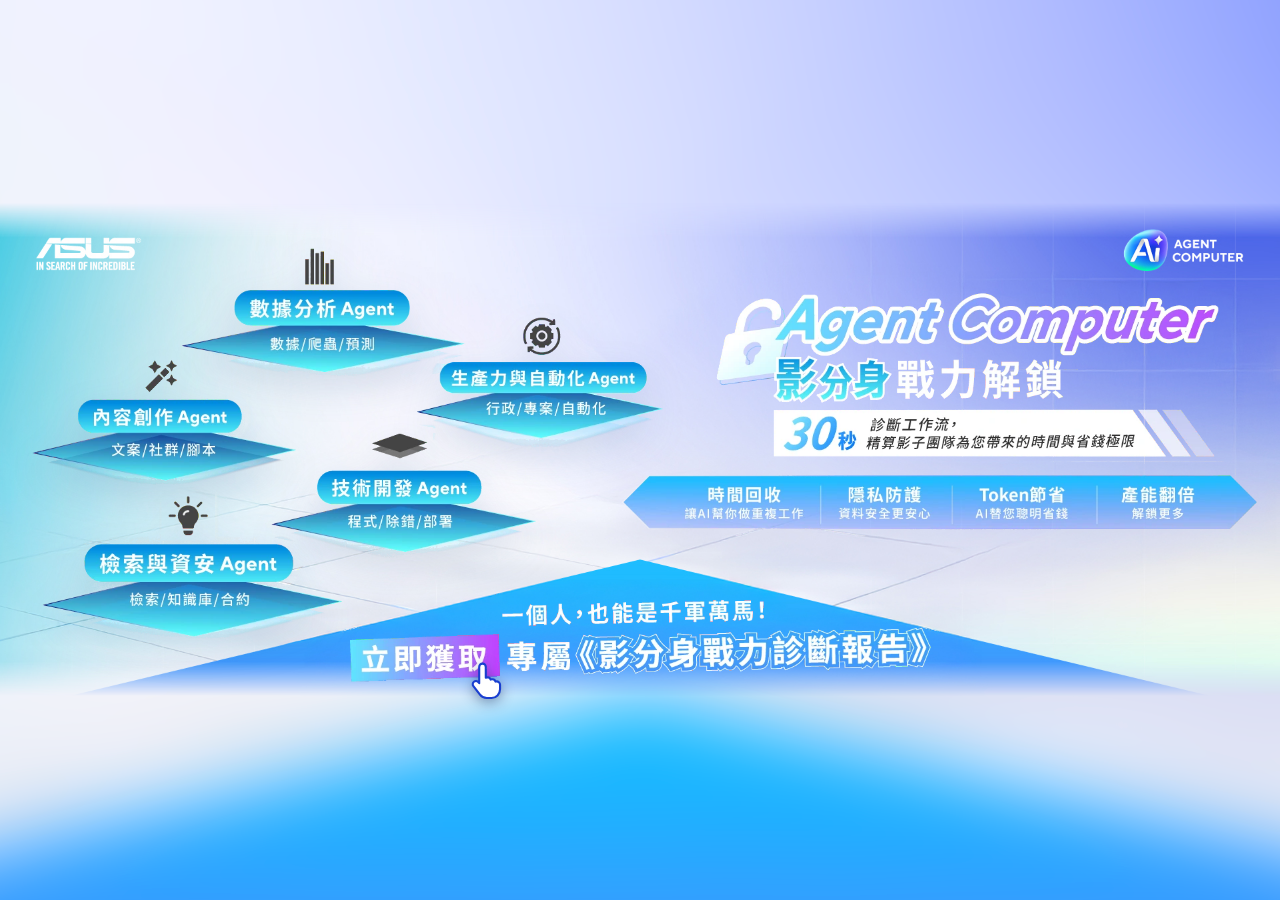
==== commit c4eb12d0: "改版為 V2 單一版本：全新視覺、測驗流程與報告頁 - 移除根目錄舊版（app.js、styles.css、workflow-data.js、avatars），根目錄 index.html 改為導向 " ====
--- a/version-2/index.html
+++ b/version-2/index.html
@@ -4,55 +4,64 @@
     <meta charset="UTF-8">
     <meta name="viewport" content="width=device-width, initial-scale=1.0">
     <meta name="description" content="盤點日常工作，打造在高效能地端設備上運行的影分身軍團，提升 SCI 並釋放更多工作時間。">
-    <meta name="theme-color" content="#0b111a">
+    <meta name="theme-color" content="#0D113E">
     <title>ASUS Agentic AI｜SCI 工作效益評估 V2</title>
-    <link rel="stylesheet" href="styles.css?v=2.3.4">
+    <link rel="preconnect" href="https://fonts.googleapis.com">
+    <link rel="preconnect" href="https://fonts.gstatic.com" crossorigin>
+    <link href="https://fonts.googleapis.com/css2?family=Manrope:wght@400;500;600;700;800&family=Noto+Sans+TC:wght@400;500;600;700&display=swap" rel="stylesheet">
+    <link rel="stylesheet" href="styles.css?v=4.7.2">
 </head>
-<body>
+<body class="landing-active">
+    <section class="landing-hero" id="landing-hero" aria-label="Agent Computer 影分身戰力解鎖">
+        <div class="landing-stage" id="landing-stage">
+            <img class="landing-bg" src="img/bg.jpg" width="1920" height="740" alt="">
+            <div class="banner-cards">
+                <img class="banner-layer banner-card banner-card--1" style="--l:13.438%;--t:7.027%;--w:23.594%;--ml:22.769%;--mt:0%;--mw:46.462%" src="img/banner/card-data.webp" width="453" height="222" alt="數據分析 Agent：數據、爬蟲、預測">
+                <img class="banner-layer banner-card banner-card--2" style="--l:31.771%;--t:21.081%;--w:20.885%;--ml:58.872%;--mt:16.856%;--mw:41.128%" src="img/banner/card-productivity.webp" width="401" height="221" alt="生產力與自動化 Agent：行政、專案、自動化">
+                <img class="banner-layer banner-card banner-card--3" style="--l:1.875%;--t:29.73%;--w:22.135%;--ml:0%;--mt:27.229%;--mw:43.59%" src="img/banner/card-content.webp" width="425" height="213" alt="內容創作 Agent：文案、社群、腳本">
+                <img class="banner-layer banner-card banner-card--4" style="--l:20.573%;--t:44.595%;--w:22.083%;--ml:36.821%;--mt:45.057%;--mw:43.487%" src="img/banner/card-dev.webp" width="424" height="211" alt="技術開發 Agent：程式、除錯、部署">
+                <img class="banner-layer banner-card banner-card--5" style="--l:2.5%;--t:57.297%;--w:25.156%;--ml:1.231%;--mt:60.292%;--mw:49.538%" src="img/banner/card-search.webp" width="483" height="245" alt="檢索與資安 Agent：檢索、知識庫、合約">
+            </div>
+            <img class="banner-layer banner-title" style="--l:55.208%;--t:15.946%;--w:40.99%" src="img/banner/title.webp" width="787" height="193" alt="Agent Computer 影分身戰力解鎖">
+            <img class="banner-layer banner-strip" style="--l:59.792%;--t:40.27%;--w:35.885%" src="img/banner/strip.webp" width="689" height="95" alt="30 秒診斷工作流，精算影子團隊為您帶來的時間與省錢極限">
+            <img class="banner-layer banner-ksp" style="--l:47.917%;--t:53.514%;--w:51.094%" src="img/banner/ksp.webp" width="981" height="105" alt="時間回收、隱私防護、Token 節省、產能翻倍">
+            <img class="banner-layer banner-slogan" style="--l:38.438%;--t:78.919%;--w:22.448%" src="img/banner/slogan.webp" width="431" height="65" alt="一個人，也能是千軍萬馬！">
+            <button class="banner-layer banner-cta" style="--l:26.563%;--t:85.676%;--w:46.927%" type="button" id="start-assessment">
+                <img src="img/banner/cta.webp" width="901" height="97" alt="立即獲取專屬《影分身戰力診斷報告》">
+                <span class="banner-cta__hint" aria-hidden="true">
+                    <i></i>
+                    <svg viewBox="0 0 32 32"><path d="M12.5 3.5c1.4 0 2.5 1.1 2.5 2.5v8.2l1-.2c1.2-.2 2.3.5 2.7 1.6l.9-.2c1.2-.2 2.4.5 2.8 1.7l.5-.1c1.5-.2 2.9 1 2.9 2.5V23c0 3.6-2.9 6.5-6.5 6.5h-3.600c-2 0-3.900-.9-5.100-2.500l-5-6.500c-.8-1-.6-2.500.4-3.300 1-.8 2.500-.7 3.300.3L10 18.300V6c0-1.400 1.100-2.500 2.500-2.500z"/></svg>
+                </span>
+            </button>
+        </div>
+    </section>
+
     <a class="skip-link" href="#assessment">跳至評估內容</a>
 
-    <header class="site-header">
-        <div class="site-header__inner">
-            <a class="brand" href="#assessment" aria-label="回到 SCI 評估內容頂端">
-                <span class="brand__mark" aria-hidden="true">A</span>
-                <span>
-                    <strong>ASUS <em>Agentic AI</em></strong>
-                    <small>SCI 工作效益評估 · V2</small>
-                </span>
-            </a>
-            <div class="header-actions"><span class="draft-status" id="draft-status" aria-live="polite">步驟 1／4</span><button class="button button--quiet" type="button" id="reset-button">重新評估</button></div>
+    <header class="brand-header">
+      <div class="brand-header__inner">
+        <div class="assessment-identity">
+            <img src="img/ASUS AI agent computer badge.png" alt="ASUS AI Agent Computer">
+            <p><strong>影分身戰力解鎖</strong><span>打造你的千軍萬馬！</span></p>
         </div>
+        <nav class="step-nav" aria-label="測驗步驟">
+            <ol>
+                <li data-progress-step="1"><button type="button" data-progress-trigger="1"><i aria-hidden="true">1</i><span>工作情境</span></button></li>
+                <li data-progress-step="2"><button type="button" data-progress-trigger="2"><i aria-hidden="true">2</i><span>選擇任務</span></button></li>
+                <li data-progress-step="3"><button type="button" data-progress-trigger="3"><i aria-hidden="true">3</i><span>填寫時間</span></button></li>
+                <li data-progress-step="4"><button type="button" data-progress-trigger="4"><i aria-hidden="true">4</i><span>查看報告</span></button></li>
+            </ol>
+            <span id="draft-status" class="visually-hidden" aria-live="polite">步驟 1／4</span>
+        </nav>
+      </div>
     </header>
 
     <main id="assessment" class="page-shell">
-        <section class="intro" aria-labelledby="page-title">
-            <div class="intro__copy">
-                <p class="eyebrow">Shadow-Clone Index · 4 分鐘評估</p>
-                <h1 id="page-title">用地端高效能設備，<br>打造你的影分身軍團</h1>
-                <p>盤點日常工作，找出適合交給影分身協作的流程；用自己的算力建立更完整的工作軍團，同時提升 SCI、釋放時間與雲端支出。</p>
-            </div>
-            <aside class="outcome-preview" aria-label="完成評估後可獲得的結果">
-                <span><b>01</b><strong>組建影分身軍團</strong><small>找出每項工作需要的專長</small></span>
-                <span><b>02</b><strong>讓算力留在地端</strong><small>減少訂閱、額度與連線依賴</small></span>
-                <span><b>03</b><strong>升級設備與 SCI</strong><small>用更高戰力承載更多工作流</small></span>
-            </aside>
-        </section>
-
-        <nav class="progress" aria-label="評估進度">
-            <ol>
-                <li data-progress-step="1"><button type="button" data-progress-trigger="1"><span>1</span><strong>工作身分</strong></button></li>
-                <li data-progress-step="2"><button type="button" data-progress-trigger="2"><span>2</span><strong>日常工作</strong></button></li>
-                <li data-progress-step="3"><button type="button" data-progress-trigger="3"><span>3</span><strong>時間用量</strong></button></li>
-                <li data-progress-step="4"><button type="button" data-progress-trigger="4"><span>4</span><strong>效益報告</strong></button></li>
-            </ol>
-            <div class="progress__track" aria-hidden="true"><i id="progress-fill"></i></div>
-        </nav>
-
         <div class="assessment-card">
             <section class="step" id="step-1" data-step="1" aria-labelledby="step-1-title">
                 <header class="step-header">
                     <span class="step-kicker">Step 1</span>
-                    <h2 id="step-1-title" tabindex="-1">你的主要工作身分</h2>
+                    <h2 id="step-1-title" tabindex="-1">你目前最符合哪一種工作情境？</h2>
                     <p>選擇最接近目前工作的族群。</p>
                 </header>
                 <div class="persona-grid" id="persona-grid"></div>
@@ -62,13 +71,22 @@
                 <header class="step-header step-header--split">
                     <div>
                         <span class="step-kicker">Step 2</span>
-                        <h2 id="step-2-title" tabindex="-1">你平常需要處理哪些工作？</h2>
-                        <p>選擇 1–6 項你經常處理的工作；可先評估最花時間的項目。</p>
-                    </div>
-                    <div class="selection-count" aria-live="polite"><span>已選</span><strong id="selected-count">0</strong><span>／6 項</span></div>
-                </header>
+                        <h2 id="step-2-title" tabindex="-1">選擇工作領域與任務</h2>
+                        <p>先選一個工作領域，再挑選你經常處理的工作；需要時可依職務篩選。</p>
+                    </div>
+                    <div class="step-header__tools">
+                        <div class="recipe-controls" id="recipe-controls">
+                            <label for="recipe-search">搜尋工作內容</label>
+                            <input id="recipe-search" type="search" placeholder="搜尋全部工作內容" autocomplete="off">
+                        </div>
+                        <div class="selection-count" aria-live="polite"><span>已選</span><strong id="selected-count">0</strong><span>／6 項</span></div>
+                    </div>
+                </header>
+                <section class="function-picker" aria-labelledby="function-picker-title">
+                    <h3 id="function-picker-title" class="visually-hidden">工作領域</h3>
+                    <div class="function-options" id="function-options" role="radiogroup" aria-label="主要工作領域"></div>
+                </section>
                 <div class="recipe-grid" id="recipe-grid"></div>
-                <button class="text-button missing-work-button" type="button" id="missing-work-button">找不到我的工作</button>
             </section>
 
             <section class="step" id="step-3" data-step="3" aria-labelledby="step-3-title" hidden>
@@ -76,14 +94,13 @@
                     <span class="step-kicker">Step 3</span>
                     <h2 id="step-3-title" tabindex="-1">這些工作通常花你多少時間？</h2>
                 </header>
-                <div class="task-progress-summary" id="task-progress-summary" aria-live="polite"></div>
+                <nav class="task-progress" id="task-progress" aria-label="填寫進度"></nav>
+                <button class="task-arrow task-arrow--prev" type="button" id="task-prev-button" aria-label="上一個任務"><svg viewBox="0 0 24 24" aria-hidden="true"><path d="m14.5 5-7 7 7 7"/></svg></button>
                 <div class="task-settings" id="task-settings"></div>
-                <section class="shared-settings" aria-labelledby="shared-settings-title">
-                    <div class="section-heading">
-                        <span>最後確認</span>
-                        <h3 id="shared-settings-title">你的使用情境</h3>
-                    </div>
-                    <section class="settings-group" aria-labelledby="value-settings-title">
+                <button class="task-arrow task-arrow--next" type="button" id="task-next-button" aria-label="下一個任務"><svg viewBox="0 0 24 24" aria-hidden="true"><path d="m9.5 5 7 7-7 7"/></svg></button>
+                <section class="shared-settings" aria-labelledby="shared-settings-title" hidden>
+                    <h3 id="shared-settings-title" class="visually-hidden">你的使用情境</h3>
+                    <section class="settings-group settings-group--cost" aria-labelledby="value-settings-title">
                         <header><span>01</span><div><h4 id="value-settings-title">目前工作流程的花費成本</h4></div></header>
                         <div class="field-block">
                             <label for="hourly-cost">你認為執行這些工作的成本 <span>必填</span></label>
@@ -98,6 +115,16 @@
                             <div class="conversion-hours" id="conversion-hours" hidden><label for="period-hours">每月工作時數</label><input id="period-hours" type="number" min="1" max="744" step="1" inputmode="numeric" value="160"></div>
                             <p class="cost-conversion" id="cost-conversion">目前將以每小時成本計算。</p>
                         </div>
+                    </section>
+                    <section class="settings-group settings-group--parallel" aria-labelledby="device-settings-title">
+                        <header><span>02</span><div><h4 id="device-settings-title">工作流程使用方式</h4></div></header>
+                        <fieldset>
+                            <legend>你平常會同時執行幾個任務？</legend>
+                            <div class="segmented" id="parallel-options"></div>
+                        </fieldset>
+                    </section>
+                    <section class="settings-group settings-group--cloud" aria-labelledby="cloud-settings-title">
+                        <header><span>03</span><div><h4 id="cloud-settings-title">目前的雲端 AI 使用</h4></div></header>
                         <fieldset class="cloud-usage-fieldset">
                             <legend>你目前有使用雲端 AI 嗎？</legend>
                             <div class="segmented" id="cloud-usage-options"></div>
@@ -112,14 +139,6 @@
                             </div>
                         </section>
                     </section>
-                    <section class="settings-group" aria-labelledby="device-settings-title">
-                        <header><span>02</span><div><h4 id="device-settings-title">工作流程使用方式</h4></div></header>
-                        <fieldset>
-                            <legend>你平常會同時執行幾個任務？</legend>
-                            <div class="segmented" id="parallel-options"></div>
-                        </fieldset>
-                    </section>
-                    <div class="load-warning" id="load-warning" hidden></div>
                 </section>
             </section>
 
@@ -159,7 +178,7 @@
 
                 <section class="hardware-section" id="hardware-section" aria-labelledby="hardware-title">
                     <div class="hardware-heading">
-                        <div><h3 id="hardware-title">用自己的設備運行這組影分身</h3></div>
+                        <div><h3 id="hardware-title">找尋最適合您影分身軍團的設備</h3></div>
                     </div>
                     <div class="hardware-tabs" role="tablist" aria-label="設備建議類型">
                         <button type="button" role="tab" id="hardware-tab-system" aria-controls="hardware-panel-system" aria-selected="true" data-hardware-tab="system">購買整台電腦</button>
@@ -178,13 +197,11 @@
                         <header class="shadow-strength-heading"><span>設備效能解讀</span><h4 id="shadow-strength-title">這組設備的影分身戰力</h4></header>
                         <div id="shadow-strength"></div>
                     </section>
-                    <aside class="deployment-path"><strong>買到設備後怎麼開始？</strong><ol><li>確認要在地端執行的任務與資料來源</li><li>安裝相容的模型、工具與流程</li><li>保留人工確認節點後再逐步擴充</li></ol></aside>
                 </section>
 
                 <div class="result-actions">
                     <div class="result-actions__main">
-                        <a class="button button--accent" href="#hardware-title">查看推薦設備</a>
-                        <button class="button button--secondary" type="button" id="report-preview-button">下載報告</button>
+                        <button class="button button--accent" type="button" id="report-preview-button">下載報告</button>
                         <details class="estimate-actions">
                             <summary class="button button--quiet">調整估算</summary>
                             <div><button type="button" data-go-step="2">修改任務</button><button type="button" data-go-step="3">修改時間</button></div>
@@ -199,14 +216,14 @@
                 <div class="navigation-end">
                     <p class="form-error" id="form-error" role="alert" aria-live="assertive"></p>
                     <button class="button button--primary" type="button" id="next-button">下一步</button>
+                    <p class="consent-note" id="consent-note" hidden>
+                        <span>產生報告時會匿名提供本次填寫內容與計算結果以改善工具，不蒐集姓名、Email。</span>
+                        <button class="text-button consent-note__link" type="button" id="consent-detail-button">了解蒐集內容</button>
+                    </p>
                 </div>
             </div>
         </div>
     </main>
-
-    <footer class="site-footer">
-        <p>© 2026 ASUSTeK Computer Inc.｜SCI 工作效益評估 V2</p>
-    </footer>
 
     <div class="modal" id="modal" hidden>
         <div class="modal__backdrop" data-close-modal></div>
@@ -216,7 +233,7 @@
         </section>
     </div>
 
-    <script src="workflow-data.js?v=2.3.4"></script>
-    <script src="app.js?v=2.3.4"></script>
+    <script src="workflow-data.js?v=3.3.0"></script>
+    <script src="app.js?v=4.0.0"></script>
 </body>
 </html>
--- a/version-2/styles.css
+++ b/version-2/styles.css
@@ -1,1124 +1,1045 @@
+/* SCI / Light editorial system.
+   One stylesheet, rebuilt from the actual V2 components. No legacy overrides.
+   Brand: navy / mist blue / white. Cobalt marks actions and data. */
 :root {
-    color-scheme: dark;
-    --bg: #080d16;
-    --surface: #101826;
-    --surface-2: #162132;
-    --surface-3: #1b293d;
-    --line: rgba(148, 163, 184, 0.18);
-    --line-strong: rgba(148, 163, 184, 0.32);
-    --text: #f5f7fb;
-    --muted: #9aa8bc;
-    --subtle: #6f7e94;
-    --blue: #1479e8;
-    --cyan: #20c9eb;
-    --cyan-soft: rgba(32, 201, 235, 0.12);
-    --agent-glow: #8fe5f2;
-    --agent-glow-shadow: rgba(143, 229, 242, .38);
-    --success: #55d6a6;
-    --warning: #f3c66b;
-    --danger: #ff8f96;
-    --radius: 16px;
-    --radius-small: 10px;
-    --shadow: 0 24px 70px rgba(0, 13, 35, 0.34);
-}
-
+    color-scheme: light;
+    --navy: #0a2342;
+    --mist: #a7c3ff;
+    --footer: #102c68;
+    --canvas: #f2f6fc;
+    --white: #fff;
+    --text: #13233a;
+    --muted: #4f5f75;
+    --subtle: #6b7a90;
+    --blue: #253eec;
+    --cyan: #253eec;
+    --violet: #5c3bff;
+    --grad: linear-gradient(0deg, #5c3bff, #133ed4);
+    --grad-text: linear-gradient(90deg, #5c3bff, #1b1ea4, #133ed4);
+    --pale: #e8eeff;
+    --line: #e2e8f0;
+    --success: #227764;
+    --danger: #b6384a;
+    --radius: 24px;
+    --card-radius: 14px;
+    --shadow: 0 8px 24px -12px rgba(10, 35, 66, .10);
+    --ease: cubic-bezier(.2,.75,.25,1);
+    font-family: Manrope, "Noto Sans TC", "Microsoft JhengHei", sans-serif;
+}
 * { box-sizing: border-box; }
-html { scroll-behavior: smooth; }
-body {
-    margin: 0;
-    min-width: 320px;
-    background:
-        radial-gradient(circle at 90% 0%, rgba(20, 121, 232, 0.12), transparent 30rem),
-        var(--bg);
-    color: var(--text);
-    font-family: "Segoe UI", "Noto Sans TC", "Microsoft JhengHei", sans-serif;
-    line-height: 1.55;
-}
+html { min-width: 320px; scroll-behavior: smooth; scroll-padding-top: 28px; }
+body { margin: 0; background: #eef3ff url("img/bg-selector-bottom.jpg") center bottom / cover no-repeat fixed; color: var(--text); font-size: 16px; line-height: 1.7; -webkit-font-smoothing: antialiased; }
 button, input, select, textarea { font: inherit; }
-button, label, select { -webkit-tap-highlight-color: transparent; }
+button, select, label, summary { -webkit-tap-highlight-color: transparent; }
 button { color: inherit; }
+button, summary { cursor: pointer; }
+button:disabled { cursor: not-allowed; opacity: .42; }
+img { max-width: 100%; }
+svg { display: block; }
+a { color: var(--blue); }
+h1,h2,h3,h4,h5,p { margin-top: 0; }
+h1,h2,h3,h4,h5 { color: var(--navy); font-weight: 600; }
+p { color: var(--muted); }
 [hidden] { display: none !important; }
-
-.skip-link {
-    position: fixed;
-    left: 16px;
-    top: -80px;
-    z-index: 100;
-    padding: 10px 14px;
-    color: #07111d;
-    background: var(--cyan);
-    border-radius: 8px;
-}
+:focus-visible { outline: 3px solid #6294ff; outline-offset: 4px; }
+h2[tabindex="-1"]:focus { outline: none; }
+::selection { background: #c8daff; color: var(--navy); }
+.visually-hidden { position: absolute; width: 1px; height: 1px; padding: 0; margin: -1px; overflow: hidden; clip-path: inset(50%); white-space: nowrap; border: 0; }
+.skip-link { position: fixed; top: -80px; left: 16px; z-index: 110; padding: 10px 18px; border-radius: 8px; background: #fff; }
 .skip-link:focus { top: 12px; }
 
-.site-header {
-    position: sticky;
-    top: 0;
-    z-index: 40;
-    border-bottom: 1px solid var(--line);
-    background: rgba(8, 13, 22, 0.88);
-    backdrop-filter: blur(18px);
-}
-.site-header__inner {
-    width: min(1180px, calc(100% - 32px));
-    min-height: 72px;
-    margin: 0 auto;
-    display: flex;
-    align-items: center;
-    justify-content: space-between;
-    gap: 20px;
-}
-.brand {
-    display: flex;
-    align-items: center;
-    gap: 12px;
-    color: var(--text);
-    text-decoration: none;
-}
-.brand__mark {
-    width: 40px;
-    height: 40px;
-    display: grid;
-    place-items: center;
-    border-radius: 11px;
-    background: var(--blue);
-    font-size: 21px;
-    font-weight: 900;
-}
-.brand strong { display: block; font-size: 16px; letter-spacing: -0.02em; }
-.brand em { color: var(--cyan); font-size: 11px; font-style: normal; margin-left: 5px; }
-.brand small { display: block; margin-top: 1px; color: var(--muted); font-size: 11px; }
-.header-actions { display: flex; align-items: center; gap: 18px; }
-.privacy-note { color: var(--muted); font-size: 12px; }
-
-.page-shell { width: min(1080px, calc(100% - 32px)); margin: 0 auto; padding: 58px 0 80px; }
-.intro { max-width: 750px; }
-.eyebrow, .step-kicker {
-    display: block;
-    margin: 0 0 10px;
-    color: var(--cyan);
-    font-size: 12px;
-    font-weight: 800;
-    letter-spacing: 0.12em;
-    text-transform: uppercase;
-}
-.intro h1 { margin: 0; max-width: 690px; font-size: clamp(36px, 5vw, 62px); line-height: 1.05; letter-spacing: -0.045em; text-wrap: balance; }
-.intro > p:last-child { max-width: 650px; margin: 20px 0 0; color: var(--muted); font-size: 17px; }
-
-.progress { margin: 52px 0 22px; }
-.progress ol { display: grid; grid-template-columns: repeat(4, 1fr); margin: 0 0 12px; padding: 0; list-style: none; }
-.progress li { display: flex; }
-.progress li:not(:first-child) { justify-content: center; }
-.progress li:last-child { justify-content: flex-end; }
-.progress li button { display: flex; align-items: center; gap: 9px; padding: 4px; margin: -4px; border: none; background: none; color: var(--subtle); font: inherit; font-size: 12px; cursor: pointer; border-radius: 8px; transition: color .15s ease; }
-.progress li button:hover:not(:disabled) { color: var(--text); }
-.progress li button:disabled { cursor: not-allowed; opacity: .5; }
-.progress li span { width: 25px; height: 25px; display: grid; place-items: center; border: 1px solid var(--line-strong); border-radius: 50%; font-weight: 800; }
-.progress li.is-active button, .progress li.is-complete button { color: var(--text); }
-.progress li.is-active span { color: #061019; border-color: var(--cyan); background: var(--cyan); }
-.progress li.is-complete span { color: var(--cyan); border-color: var(--cyan); background: var(--cyan-soft); }
-.progress__track { height: 3px; overflow: hidden; border-radius: 4px; background: var(--surface-2); }
-.progress__track i { display: block; width: 0; height: 100%; background: linear-gradient(90deg, var(--blue), var(--cyan)); transition: width 260ms ease; }
-
-.assessment-card {
-    overflow: hidden;
-    border: 1px solid var(--line);
-    border-radius: 22px;
-    background: rgba(16, 24, 38, 0.88);
-    box-shadow: var(--shadow);
-}
-.step { padding: clamp(28px, 5vw, 52px); }
-.step-header { max-width: 720px; margin-bottom: 32px; }
-.step-header--split, .result-header, .section-heading--split, .hardware-heading { max-width: none; display: flex; align-items: flex-start; justify-content: space-between; gap: 24px; }
-.step-header h2, .result-header h2 { margin: 0; font-size: clamp(28px, 4vw, 42px); line-height: 1.13; letter-spacing: -0.035em; }
-.step-header p, .result-header p { margin: 12px 0 0; color: var(--muted); font-size: 15px; }
-
-.persona-grid { display: grid; grid-template-columns: repeat(3, 1fr); gap: 14px; }
-.persona-card {
-    min-height: 245px;
-    padding: 24px;
-    text-align: left;
-    border: 1px solid var(--line);
-    border-radius: var(--radius);
-    background: var(--surface-2);
-    cursor: pointer;
-    transition: transform 180ms ease, border-color 180ms ease, background 180ms ease;
-}
-.persona-card:hover { transform: translateY(-3px); border-color: rgba(32, 201, 235, 0.5); }
-.persona-card:focus-visible, .recipe-select:focus-within { outline: 2px solid var(--cyan); outline-offset: 3px; }
-.persona-card.is-selected { border-color: var(--cyan); background: linear-gradient(150deg, rgba(20, 121, 232, 0.18), var(--surface-2) 62%); }
-.persona-icon { width: 44px; height: 44px; display: grid; place-items: center; margin-bottom: 28px; border-radius: 12px; color: var(--cyan); background: var(--cyan-soft); font-weight: 900; }
-.persona-card h3 { margin: 0; font-size: 19px; }
-.persona-card p { margin: 8px 0 0; color: var(--muted); font-size: 14px; }
-.persona-card small { display: block; margin-top: 20px; color: var(--subtle); }
-.field-block label span { margin-left: 7px; color: var(--subtle); font-size: 12px; font-weight: 500; }
-.choice-row, .segmented { display: flex; flex-wrap: wrap; gap: 8px; }
-.choice-chip input, .segmented input { position: absolute; opacity: 0; pointer-events: none; }
-.choice-chip span, .segmented label span {
-    display: block;
-    padding: 9px 13px;
-    border: 1px solid var(--line-strong);
-    border-radius: 9px;
-    color: var(--muted);
-    background: rgba(8, 13, 22, 0.35);
-    cursor: pointer;
-    transition: 160ms ease;
-}
-.choice-chip input:checked + span, .segmented input:checked + span { color: #061019; border-color: var(--cyan); background: var(--cyan); }
-.choice-chip input:focus-visible + span, .segmented input:focus-visible + span { outline: 2px solid var(--cyan); outline-offset: 2px; }
-
-.selection-count { display: flex; align-items: baseline; gap: 4px; flex: 0 0 auto; color: var(--muted); }
-.selection-count strong { color: var(--cyan); font-size: 36px; font-variant-numeric: tabular-nums; }
-.recipe-grid { display: grid; grid-template-columns: repeat(2, 1fr); gap: 12px; }
-.recipe-card { position: relative; border: 1px solid var(--line); border-radius: var(--radius); background: var(--surface-2); }
-.recipe-card.is-selected { border-color: rgba(32, 201, 235, 0.72); background: linear-gradient(135deg, rgba(20, 121, 232, 0.13), var(--surface-2)); }
-.recipe-select { display: grid; grid-template-columns: auto 1fr auto; gap: 14px; align-items: flex-start; padding: 20px; cursor: pointer; }
-.recipe-select input { width: 19px; height: 19px; margin-top: 2px; accent-color: var(--cyan); }
-.recipe-select strong { display: block; font-size: 16px; }
-.recipe-select p { margin: 5px 0 0; color: var(--muted); font-size: 13px; }
-.recipe-detail { border-top: 1px solid var(--line); }
-.recipe-detail summary { padding: 11px 20px; color: var(--muted); font-size: 12px; cursor: pointer; }
-.recipe-detail__body { display: grid; grid-template-columns: 1fr 1fr; gap: 18px; padding: 2px 20px 18px; }
-.recipe-detail h4 { margin: 0 0 5px; color: var(--subtle); font-size: 11px; text-transform: uppercase; letter-spacing: 0.08em; }
-.recipe-detail p { margin: 0; color: #c7d0de; font-size: 12px; }
-.field-help { margin: 7px 0 0; color: var(--subtle); font-size: 12px; }
-
-.load-warning { margin: 16px 0; padding: 18px; border: 1px solid rgba(32, 201, 235, .24); border-radius: var(--radius-small); background: rgba(32, 201, 235, .07); }
-.load-warning strong { color: var(--cyan); }
-.task-settings { display: grid; gap: 14px; }
-.task-setting { border: 1px solid var(--line); border-radius: var(--radius); background: rgba(8, 13, 22, 0.24); }
-.task-setting[open] { border-color: rgba(32, 201, 235, 0.28); }
-.task-setting.is-complete, .task-setting.is-complete[open] { border-color: rgba(85, 214, 166, .72); background: rgba(85, 214, 166, .035); box-shadow: 0 0 0 1px rgba(85, 214, 166, .08); }
-.task-setting.has-error, .task-setting.has-error[open] { border-color: rgba(255, 105, 116, .78); box-shadow: 0 0 0 2px rgba(255, 105, 116, .08); }
-.task-setting summary { display: flex; align-items: center; justify-content: space-between; gap: 16px; padding: 19px 21px; cursor: pointer; list-style: none; }
+/* Campaign: retain the supplied background and original title artwork. */
+body.landing-active { overflow: hidden; }
+body.landing-active .brand-header, body.landing-active .page-shell, body.landing-active .site-footer, body.landing-active .skip-link { display: none; }
+
+.landing-hero { position: fixed; inset: 0; z-index: 80; display: grid; place-items: center; overflow: hidden; background: #dfe9ff; }
+/* The banner keeps its 1920:740 ratio; a blurred copy of the same artwork fills whatever the viewport leaves over. */
+.landing-hero::before { content: ""; position: absolute; inset: -60px; background: url("img/bg.jpg") center / cover no-repeat; filter: blur(34px) saturate(1.1); transform: scale(1.08); }
+.landing-stage { position: relative; width: min(100vw, calc(100dvh * 1920 / 740)); aspect-ratio: 1920 / 740; container-type: inline-size; isolation: isolate; }
+.landing-bg { position: absolute; inset: 0; width: 100%; height: 100%; object-fit: cover; user-select: none; -webkit-mask-image: linear-gradient(to bottom, transparent 0, #000 7%, #000 93%, transparent 100%); mask-image: linear-gradient(to bottom, transparent 0, #000 7%, #000 93%, transparent 100%); }
+.banner-cards { position: absolute; inset: 0; }
+.banner-layer { position: absolute; left: var(--l); top: var(--t); width: var(--w); height: auto; user-select: none; -webkit-user-drag: none; translate: calc(var(--px, 0) * var(--depth, 0) * 1px) calc(var(--py, 0) * var(--depth, 0) * 1px); transition: translate .5s cubic-bezier(.2, .7, .2, 1); }
+.banner-card { filter: drop-shadow(0 1.2cqw 1.4cqw rgba(20, 71, 128, .14)); }
+.banner-card--1 { --depth: 14; --float: 6.5s; --delay: 0s; }
+.banner-card--2 { --depth: 20; --float: 7.5s; --delay: .06s; }
+.banner-card--3 { --depth: 10; --float: 6s; --delay: .12s; }
+.banner-card--4 { --depth: 24; --float: 8s; --delay: .18s; }
+.banner-card--5 { --depth: 16; --float: 7s; --delay: .24s; }
+.banner-title { --depth: -8; }
+.banner-strip { --depth: -6; }
+.banner-ksp { --depth: -4; }
+.banner-cta { padding: 0; border: 0; background: transparent; cursor: pointer; border-radius: 1cqw; transform-origin: 50% 60%; }
+.banner-cta img { display: block; width: 100%; height: auto; transition: transform .35s var(--ease), filter .35s; }
+.banner-cta:hover img, .banner-cta:focus-visible img { transform: scale(1.045); filter: drop-shadow(0 0 1.1cqw rgba(255, 255, 255, .75)); }
+.banner-cta:active img { transform: scale(.985); }
+.banner-cta:focus-visible { outline: 3px solid #fff; outline-offset: 6px; }
+/* Click hint: a tapping hand and a ripple on the tag, so the artwork reads as a button. */
+.banner-cta__hint { position: absolute; left: 21%; top: 52%; width: 3.3cqw; height: 3.3cqw; pointer-events: none; }
+.banner-cta__hint svg { position: relative; display: block; width: 100%; height: 100%; fill: #fff; stroke: #1a3fd0; stroke-width: 1.6; stroke-linejoin: round; filter: drop-shadow(0 .3cqw .5cqw rgba(10, 35, 90, .45)); transform-origin: 40% 10%; }
+.banner-cta__hint i { position: absolute; left: 38%; top: 12%; width: 2.6cqw; height: 2.6cqw; margin: -1.3cqw 0 0 -1.3cqw; border: .22cqw solid #fff; border-radius: 50%; opacity: 0; }
+@keyframes banner-tap { 0%, 55%, 100% { transform: translate(18%, 22%) rotate(-8deg); } 25%, 35% { transform: translate(0, 0) rotate(-8deg) scale(.92); } }
+@keyframes banner-ripple { 0%, 28% { opacity: 0; transform: scale(.3); } 34% { opacity: .95; transform: scale(.5); } 70%, 100% { opacity: 0; transform: scale(1.7); } }
+@keyframes banner-drop { from { opacity: 0; transform: translateY(-9%) scale(.9); } to { opacity: 1; transform: none; } }
+@keyframes banner-float { 0%, 100% { transform: translateY(0); } 50% { transform: translateY(-3.2%); } }
+@keyframes banner-from-right { from { opacity: 0; transform: translateX(7%); } to { opacity: 1; transform: none; } }
+@keyframes banner-wipe { from { opacity: 0; clip-path: inset(0 100% 0 0); } to { opacity: 1; clip-path: inset(0 0 0 0); } }
+@keyframes banner-rise { from { opacity: 0; transform: translateY(40%); } to { opacity: 1; transform: none; } }
+@keyframes banner-pop { 0% { opacity: 0; transform: scale(.82); } 70% { opacity: 1; transform: scale(1.04); } 100% { opacity: 1; transform: none; } }
+@keyframes banner-pulse { 0%, 100% { transform: scale(1); } 50% { transform: scale(1.025); } }
+@keyframes banner-bg-in { from { opacity: 0; transform: scale(1.04); } to { opacity: 1; transform: none; } }
+@media (prefers-reduced-motion: no-preference) {
+    .landing-bg { animation: banner-bg-in .5s var(--ease) both; }
+    .banner-card { animation: banner-drop .55s var(--ease) var(--delay) both, banner-float var(--float) ease-in-out calc(var(--delay) + .55s) infinite; }
+    .banner-title { animation: banner-from-right .55s var(--ease) .1s both; }
+    .banner-strip { animation: banner-wipe .45s var(--ease) .25s both; }
+    .banner-ksp { animation: banner-rise .45s var(--ease) .32s both; }
+    .banner-slogan { animation: banner-rise .4s var(--ease) .4s both; }
+    .banner-cta__hint svg { animation: banner-tap 1.8s ease-in-out 1.2s infinite; }
+    .banner-cta__hint i { animation: banner-ripple 1.8s ease-out 1.2s infinite; }
+    .banner-cta { animation: banner-pop .5s var(--ease) .45s both, banner-pulse 2.6s ease-in-out 1.3s infinite; }
+}
+/* Portrait screens: the same layers restack into a column so nothing shrinks to an unreadable strip. */
+@media (max-width: 800px) and (orientation: portrait) {
+    .landing-hero { display: block; overflow-y: auto; background: linear-gradient(to bottom, rgba(84, 108, 240, .9) 0, rgba(118, 138, 246, .6) 24%, transparent 46%), #dfe9ff url("img/bg.jpg") center bottom / auto 100% no-repeat; }
+    .landing-hero::before, .landing-bg { display: none; }
+    .landing-stage { display: flex; flex-direction: column; align-items: center; justify-content: center; gap: 2.6dvh; width: 100%; min-height: 100dvh; aspect-ratio: auto; padding: 5dvh 4vw 4dvh; }
+    .banner-layer { position: static; width: auto; translate: none; }
+    .banner-title { order: 1; width: 94%; }
+    .banner-strip { order: 2; width: 94%; margin-top: -1.2dvh; }
+    .banner-ksp { order: 3; width: 100%; }
+    .banner-cards { order: 4; position: relative; inset: auto; width: 100%; aspect-ratio: 975 / 617; flex: none; }
+    .banner-cards .banner-layer { position: absolute; left: var(--ml); top: var(--mt); width: var(--mw); }
+    .banner-slogan { order: 5; width: 62%; margin-top: auto; }
+    .banner-cta { order: 6; width: 98%; }
+    .banner-cta { position: relative; }
+    .banner-cta__hint { width: 8.5cqw; height: 8.5cqw; top: 46%; }
+    .banner-cta__hint i { width: 7cqw; height: 7cqw; margin: -3.5cqw 0 0 -3.5cqw; border-width: .6cqw; }
+}
+
+/* A compact navy brand band; the assessment lives on an open light canvas. */
+.brand-header { background: var(--navy); color: #fff; }
+.brand-header__inner { width: min(1240px, calc(100% - 64px)); min-height: 76px; margin: auto; display: flex; align-items: center; justify-content: space-between; gap: 24px; }
+.assessment-identity { display: flex; align-items: center; gap: 29px; }
+.assessment-identity > img { display: block; width: 140px; height: 54px; object-fit: contain; }
+.assessment-identity p { display: grid; gap: 4px; margin: 0; color: #fff; }
+.assessment-identity p strong { font-size: 17px; font-weight: 500; }
+.assessment-identity p span { font-size: 14px; color: #a7b6d9; letter-spacing: .07em; }
+.page-shell { display: flex; width: min(1240px, calc(100% - 64px)); margin: auto; padding: 28px 0 36px; min-height: calc(100dvh - 76px); }
+/* One centered frame holds every step, so the eye stays in the middle of the page. */
+.assessment-card { position: relative; flex: 1; display: flex; flex-direction: column; min-width: 0; padding: 44px 48px 30px; border: 1.5px solid #fff; border-radius: var(--radius); background: radial-gradient(ellipse at center, #fff 50%, #e3ecff 100%); box-shadow: 0 30px 80px -40px rgba(19, 62, 212, .35); }
+.assessment-card > .step { flex: 1; }
+.assessment-card { overflow-x: clip; }
+.step { min-width: 0; }
+.step-kicker { display: block; margin-bottom: 18px; color: var(--blue); font-size: 14px; font-weight: 700; letter-spacing: .14em; text-transform: uppercase; }
+.step-header { margin: 0 0 44px; }
+.step-header h2, .result-header h2 { max-width: 840px; margin: 0; font-size: clamp(30px, 2.9vw, 44px); line-height: 1.25; letter-spacing: -.03em; font-weight: 700; text-wrap: balance; }
+.step-header h2, .result-header h2, .section-heading h3, .hardware-heading h3 { width: fit-content; color: var(--blue); background: var(--grad-text); -webkit-background-clip: text; background-clip: text; -webkit-text-fill-color: transparent; }
+.step-header p { max-width: 630px; margin: 22px 0 0; font-size: 16px; line-height: 1.85; }
+.step-header--split { display: flex; align-items: end; justify-content: space-between; gap: 30px; }
+.section-heading h3, .hardware-heading h3 { margin: 0; font-size: clamp(24px, 2.35vw, 35px); line-height: 1.4; letter-spacing: -.035em; }
+.section-heading > span { display: block; margin-bottom: 8px; color: var(--blue); font-size: 14px; }
+
+/* Step 1: editorial prompt beside three broad, image-led choices. */
+#step-1 { display: grid; grid-template-columns: .9fr 1.1fr; align-items: start; gap: clamp(40px, 7vw, 100px); }
+#step-1 .step-header { padding-top: 24px; position: sticky; top: 0; }
+#step-1 h2 { max-width: 430px; font-size: clamp(32px, 3.3vw, 48px); line-height: 1.3; }
+#step-1 .step-header p { margin-top: 28px; }
+.persona-grid { display: grid; gap: 18px; }
+.persona-card { position: relative; display: grid; grid-template-columns: 44px 1fr; gap: 18px; align-items: center; min-height: 174px; padding: 29px 136px 29px 30px; border: 0; border-radius: 26px; background: #fff; border: 1.5px solid var(--line); box-shadow: var(--shadow); cursor: pointer; overflow: hidden; isolation: isolate; transition: transform .3s var(--ease), box-shadow .3s, background .3s; }
+.persona-card::after { content: ""; position: absolute; inset: auto 5px -12px auto; width: 160px; height: 160px; z-index: -1; background: url("avatars/S01.webp") center / contain no-repeat; opacity: .88; transition: transform .4s var(--ease); }
+.persona-card[data-persona="edu"]::after { background-image: url("avatars/E01.webp"); }
+.persona-card[data-persona="smb"]::after { background-image: url("avatars/B01.webp"); }
+.persona-card:hover { transform: translateY(-4px); box-shadow: 0 24px 50px -23px rgba(28, 70, 137, .26); }
+.persona-card:hover::after { transform: translateY(-5px) rotate(3deg); }
+.persona-card:hover { border-color: rgba(37, 62, 236, .4); }
+.persona-card.is-selected { background: #eef2ff; border-color: var(--blue); box-shadow: 0 12px 30px -18px rgba(37, 62, 236, .45); }
+.persona-card > input, .function-option > input, .scale-option > input, .segmented input, .cloud-plan-option > input { position: absolute; width: 1px; height: 1px; opacity: 0; }
+.persona-card:has(input:focus-visible), .function-option:has(input:focus-visible) { outline: 3px solid #6294ff; outline-offset: 3px; }
+.persona-icon { display: grid; place-items: center; width: 44px; height: 44px; border-radius: 50%; color: var(--blue); background: #edf3ff; font-size: 18px; font-weight: 700; }
+.persona-card__copy strong { display: block; font-size: 20px; line-height: 1.45; font-weight: 600; color: var(--navy); }
+.persona-card__copy > span { display: block; margin-top: 9px; font-size: 14px; line-height: 1.8; color: var(--muted); }
+.persona-card > i { position: absolute; top: 18px; right: 19px; display: grid; place-items: center; width: 22px; height: 22px; border: 1px solid #d9e2ee; border-radius: 50%; color: transparent; font-size: 14px; font-style: normal; background: #fff; }
+.persona-card.is-selected > i { color: #fff; background: var(--blue); border-color: var(--blue); }
+
+/* Step 2: a quiet domain rail and a distinct workspace of task cards. */
+#step-2 { display: grid; grid-template-columns: 260px minmax(0, 1fr); gap: 0 42px; align-items: start; }
+#step-2 > .step-header { grid-column: 1/-1; margin-bottom: 30px; }
+.selection-count { display: flex; align-items: baseline; gap: 7px; white-space: nowrap; color: var(--muted); padding-bottom: 4px; font-size: 15px; }
+.selection-count strong { font-size: 46px; color: var(--blue); line-height: 1; font-weight: 500; font-variant-numeric: tabular-nums; }
+.function-picker { position: sticky; top: 0; min-width: 0; }
+.recipe-controls { width: 100%; }
+.recipe-controls label { position: absolute; width: 1px; height: 1px; overflow: hidden; clip-path: inset(50%); }
+.recipe-controls input { width: 100%; padding: 13px 15px; border: 0; border-radius: 13px; background: #e5edf8; color: var(--text); font-size: 15px; }
+.function-options { display: grid; gap: 5px; }
+.function-option-shell { min-width: 0; }
+.function-option { position: relative; display: flex; align-items: center; min-height: 48px; padding: 11px 15px; border-radius: 12px; cursor: pointer; transition: background .2s, color .2s; }
+.function-option > span { display: grid; gap: 4px; }
+.function-option strong { font-size: 16px; font-weight: 500; }
+.function-option small { color: var(--muted); font-size: 14px; }
+.function-option:hover { background: #e7eef9; }
+.function-option.is-selected { color: #fff; background: var(--grad); }
+.function-option.is-selected strong { font-weight: 700; }
+.function-option.is-selected::after { content: "→"; margin-left: auto; }
+.function-role-list { display: flex; flex-wrap: wrap; gap: 8px; padding: 12px 4px 16px; }
+.function-role-list__label { flex-basis: 100%; color: var(--blue); font-size: 14px; font-weight: 700; }
+.role-option { min-height: 40px; border: 1.5px solid var(--line); border-radius: 999px; padding: 7px 15px; color: var(--text); background: #fff; font-size: 15px; line-height: 1.4; transition: border-color .2s, background .2s, color .2s; }
+.role-option:hover { border-color: var(--blue); }
+.role-option.is-selected { border-color: var(--blue); background: var(--grad); color: #fff; }
+.recipe-grid { display: grid; grid-template-columns: repeat(2, minmax(0, 1fr)); gap: 18px; align-items: start; }
+.recipe-grid:empty { grid-template-columns: 1fr; place-items: center; min-height: 300px; padding: 40px 24px; border: 1.5px dashed #c9d5e6; border-radius: var(--card-radius); background: rgba(255, 255, 255, .6); }
+.recipe-grid:empty::before { content: attr(data-hint); color: var(--muted); font-size: 17px; text-align: center; }
+.recipe-empty { grid-column: 1/-1; padding: 70px 24px; color: var(--muted); text-align: center; }
+.recipe-card { min-width: 0; background: #fff; border-radius: 22px; border: 1.5px solid var(--line); box-shadow: var(--shadow); overflow: hidden; transition: transform .25s var(--ease), box-shadow .25s; }
+.recipe-card:hover { transform: translateY(-3px); box-shadow: 0 20px 45px -25px rgba(26, 65, 129, .3); }
+.recipe-card:hover { border-color: rgba(37, 62, 236, .4); }
+.recipe-card.is-selected { border-color: var(--blue); background: #f5f7ff; box-shadow: 0 12px 30px -18px rgba(37, 62, 236, .4); }
+.recipe-select { display: grid; grid-template-columns: 20px 1fr; gap: 12px; padding: 27px 24px 22px; min-height: 180px; cursor: pointer; }
+.recipe-select input { width: 18px; height: 18px; margin: 5px 0 0; accent-color: var(--blue); }
+.recipe-select strong { display: block; font-size: 17px; font-weight: 600; line-height: 1.55; color: var(--navy); }
+.recipe-select p { font-size: 14px; line-height: 1.85; margin: 11px 0 0; }
+.recipe-select em { grid-column: 2; font-size: 14px; color: var(--muted); font-style: normal; }
+.recipe-card.is-limit-reached:not(.is-selected) { opacity: .6; }
+.recipe-detail summary { padding: 14px 24px; color: var(--blue); font-size: 14px; list-style: none; background: #fafcff; }
+.recipe-detail summary::after { content: "+"; float: right; font-size: 18px; line-height: 1.1; }
+.recipe-detail[open] summary::after { content: "−"; }
+.recipe-detail summary::-webkit-details-marker { display: none; }
+.recipe-detail__body { padding: 12px 24px 24px; display: grid; gap: 18px; }
+.recipe-detail h4 { margin: 0 0 5px; font-size: 14px; color: var(--blue); }
+.recipe-detail p { margin: 0; font-size: 14px; line-height: 1.9; }
+
+/* Step 3: grouped questions, two-column rhythm, no nested card outlines. */
+#step-3 { max-width: 1120px; margin-inline: auto; }
+.task-settings { display: grid; gap: 28px; }
+.task-setting { background: #fff; border: 0; border-radius: 28px; border: 1.5px solid var(--line); box-shadow: var(--shadow); overflow: hidden; }
+.task-setting summary { list-style: none; display: flex; align-items: center; justify-content: space-between; gap: 18px; padding: 28px 34px; }
 .task-setting summary::-webkit-details-marker { display: none; }
-.task-summary-title { display: flex; align-items: center; gap: 11px; }
-.task-index { width: 28px; height: 28px; display: grid; place-items: center; border-radius: 8px; color: var(--cyan); background: var(--cyan-soft); font-size: 12px; font-weight: 800; }
-.task-summary-title strong { display: block; }
-.task-summary-title small { display: block; margin-top: 2px; color: var(--subtle); }
-.task-setting__body { padding: 0 21px 22px; }
-.field-grid { display: grid; grid-template-columns: 1.1fr 1fr; gap: 20px; }
-fieldset, .field-block { min-width: 0; margin: 0; padding: 0; border: 0; }
-legend, .field-block > label { display: block; margin-bottom: 9px; color: #dce3ed; font-size: 13px; font-weight: 700; }
-.legend-en { margin-left: 5px; color: var(--cyan); font-size: 10px; font-weight: 700; letter-spacing: .06em; text-transform: uppercase; }
-.scale-options { display: grid; grid-template-columns: repeat(3, 1fr); gap: 7px; }
-.scale-option input { position: absolute; opacity: 0; }
-.scale-option span { min-height: 52px; display: flex; flex-direction: column; justify-content: center; padding: 10px; border: 1px solid var(--line); border-radius: 9px; color: var(--muted); cursor: pointer; }
-.scale-option b { color: var(--text); font-size: 12px; }
-.scale-option small { margin-top: 3px; font-size: 10px; }
-.scale-option input:checked + span { border-color: var(--cyan); background: var(--cyan-soft); }
-.scale-option input:focus-visible + span { outline: 2px solid var(--cyan); outline-offset: 2px; }
-.frequency-sentence { min-height: 52px; display: flex; align-items: center; flex-wrap: wrap; gap: 8px; }
-.frequency-sentence > span { flex: 0 0 auto; color: var(--muted); font-size: 13px; white-space: nowrap; }
-.frequency-sentence select { width: auto; min-width: 92px; padding: 7px 28px 7px 10px; border-color: rgba(148, 163, 184, .26); background-color: #101a29; }
-.mode-options { display: grid; gap: 7px; }
-.mode-options label { display: flex; align-items: center; gap: 8px; padding: 9px 11px; border: 1px solid var(--line); border-radius: 8px; color: var(--muted); cursor: pointer; }
-.mode-options input { accent-color: var(--cyan); }
-.mode-options label:has(input:checked) { color: var(--text); border-color: rgba(32, 201, 235, 0.55); background: var(--cyan-soft); }
-.field-error { border-color: var(--danger) !important; box-shadow: 0 0 0 2px rgba(255, 105, 116, .09) !important; }
-.scale-options.field-error, .mode-options.field-error { padding: 6px; border: 1px solid var(--danger); border-radius: 10px; }
-.reference-value { display: inline-flex; margin-top: 7px; color: var(--cyan); font-size: 11px; }
-.shared-settings { margin-top: 24px; padding: 24px; border: 1px solid var(--line); border-radius: var(--radius); background: var(--surface-2); }
-.shared-settings > * + * { margin-top: 24px; }
-.section-heading span, .hardware-heading span { color: var(--cyan); font-size: 11px; font-weight: 800; letter-spacing: 0.08em; text-transform: uppercase; }
-.section-heading h3, .hardware-heading h3 { margin: 4px 0 0; font-size: 23px; letter-spacing: -0.025em; }
-input[type="number"], select, textarea {
-    width: 100%;
-    padding: 11px 12px;
-    border: 1px solid var(--line-strong);
-    border-radius: 9px;
-    color: var(--text);
-    background: #0b121e;
-}
-input:focus, select:focus, textarea:focus { outline: 2px solid var(--cyan); outline-offset: 1px; border-color: transparent; }
-.input-prefix { display: grid; grid-template-columns: auto minmax(100px, 180px) auto; align-items: center; gap: 10px; color: var(--muted); }
-.cost-settings { max-width: 620px; display: grid; grid-template-columns: 1fr; gap: 20px; }
-.cost-input-row { display: grid; grid-template-columns: minmax(0, 1fr) 120px; gap: 8px; }
-.cost-input-row .input-prefix { grid-template-columns: auto minmax(0, 1fr); }
-.cost-input-row select { min-width: 0; }
-.cost-conversion { min-height: 17px; margin: 7px 0 0; color: var(--cyan); font-size: 11px; font-weight: 700; }
-.required-mark { color: var(--cyan) !important; font-weight: 800 !important; }
-
-.form-navigation { display: flex; justify-content: space-between; align-items: flex-end; gap: 20px; padding: 22px clamp(28px, 5vw, 52px); border-top: 1px solid var(--line); }
-.navigation-end { display: flex; align-items: center; justify-content: flex-end; gap: 18px; margin-left: auto; }
-.form-error { max-width: 520px; margin: 0; color: var(--danger); font-size: 13px; text-align: right; }
-.button { min-height: 42px; padding: 10px 16px; border: 1px solid transparent; border-radius: 9px; font-weight: 750; cursor: pointer; transition: transform 150ms ease, background 150ms ease, border-color 150ms ease; }
-.button:active { transform: translateY(1px); }
-.button:focus-visible, .text-button:focus-visible, .modal__close:focus-visible { outline: 2px solid var(--cyan); outline-offset: 3px; }
-.button:disabled { opacity: 0.42; cursor: not-allowed; }
-.button--primary { color: #fff; background: var(--blue); }
-.button--primary:hover:not(:disabled) { background: #2588f3; }
-.button--accent { color: #061019; background: var(--cyan); }
-.button--accent:hover { background: #5ad9ef; }
-.button--secondary { border-color: var(--line-strong); background: var(--surface-2); }
-.button--secondary:hover { border-color: rgba(32, 201, 235, 0.55); }
-.button--quiet { color: var(--muted); border-color: var(--line); background: rgba(22, 33, 50, 0.65); }
-.button--quiet:hover { color: var(--text); }
-.text-button { padding: 4px; border: 0; color: var(--cyan); background: none; font-size: 13px; font-weight: 700; cursor: pointer; }
-
-.result-step { padding-bottom: 42px; }
-.result-header { padding-bottom: 26px; border-bottom: 1px solid var(--line); }
-.estimate-badge { flex: 0 0 auto; padding: 7px 10px; border: 1px solid rgba(32, 201, 235, 0.28); border-radius: 8px; color: var(--cyan); background: var(--cyan-soft); font-size: 11px; }
-.sci-overview { display: grid; grid-template-columns: minmax(0, .78fr) 132px minmax(0, 1.18fr); align-items: center; gap: 20px; margin-top: 36px; }
-.sci-card { position: relative; min-height: 220px; padding: 24px; overflow: hidden; border: 1px solid var(--line); border-radius: var(--radius); background: var(--surface-2); }
-.sci-card--current { opacity: .76; transform: scale(.94); transform-origin: right center; }
-.sci-card--target { min-height: 286px; padding: 30px; border-color: rgba(32, 201, 235, .5); background: radial-gradient(circle at 85% 10%, rgba(32, 201, 235, .2), transparent 44%), linear-gradient(145deg, #15273a, #101a29); box-shadow: 0 24px 70px rgba(0, 98, 143, .2), inset 0 1px rgba(255, 255, 255, .04); }
-.sci-card--target::after { content: ""; position: absolute; width: 160px; height: 160px; right: -62px; bottom: -70px; border: 1px solid rgba(32, 201, 235, .18); border-radius: 50%; box-shadow: 0 0 0 24px rgba(32, 201, 235, .035), 0 0 0 48px rgba(32, 201, 235, .02); }
-.sci-card__top { display: flex; justify-content: space-between; align-items: center; color: var(--muted); font-size: 13px; }
-.sci-card__label { display: inline-flex; align-items: center; gap: 7px; }
-.sci-info-trigger { width: 17px; height: 17px; display: grid; place-items: center; flex: 0 0 auto; padding: 0; border: 1px solid var(--line-strong); border-radius: 50%; color: var(--subtle); background: rgba(148, 163, 184, .1); font-size: 10px; font-weight: 800; line-height: 1; cursor: pointer; }
-.sci-info-trigger:hover { color: var(--cyan); border-color: var(--cyan); background: var(--cyan-soft); }
-.sci-card__score { display: flex; align-items: flex-end; gap: 8px; margin-top: 30px; }
-.sci-card__score strong { font-size: 68px; line-height: 0.9; letter-spacing: -0.06em; }
-.sci-card--target .sci-card__score strong { color: var(--cyan); font-size: 92px; text-shadow: 0 0 34px rgba(32, 201, 235, .22); }
-.sci-card__score span { color: var(--subtle); }
-.sci-card__bar { height: 8px; margin-top: 25px; overflow: hidden; border-radius: 6px; background: #263246; }
-.sci-card__bar i { display: block; width: 0; height: 100%; background: var(--blue); transition: width 900ms cubic-bezier(.2,.8,.2,1); }
-.sci-card--target .sci-card__bar i { background: var(--cyan); }
+.task-setting summary::after { content: "+"; font-size: 26px; font-weight: 400; color: var(--blue); }
+.task-setting[open] summary::after { content: "−"; }
+.task-summary-title { display: flex; align-items: center; gap: 16px; }
+.task-index { display: grid; place-items: center; width: 34px; height: 34px; flex: 0 0 auto; border-radius: 50%; background: var(--pale); color: var(--blue); font-size: 14px; }
+.task-summary-title strong { font-size: 19px; color: var(--navy); font-weight: 600; }
+.task-summary-title small { display: block; color: var(--muted); font-size: 14px; margin-top: 5px; }
+.task-setting[open] .task-summary-title small { display: none; }
+.task-setting__body { padding: 10px 34px 36px; }
+.task-field-sequence { display: grid; grid-template-columns: 1fr 1fr; gap: 34px 48px; }
+.task-field-step { min-width: 0; display: grid; grid-template-columns: 23px minmax(0, 1fr); align-content: start; gap: 10px; }
+.field-number { padding-top: 2px; color: #97a9c5; font-size: 14px; font-variant-numeric: tabular-nums; }
+fieldset, .field-block { min-width: 0; padding: 0; margin: 0; border: 0; }
+legend, .field-block > label { display: block; color: var(--text); margin-bottom: 12px; font-size: 15px; font-weight: 600; }
+.field-block label > span { margin-left: 6px; color: var(--muted); font-size: 13px; font-weight: 400; }
+input[type="number"], select, textarea { min-height: 47px; min-width: 0; width: 100%; border: 1px solid transparent; border-radius: 10px; padding: 11px 13px; background: #f0f4fa; color: var(--text); box-shadow: none; transition: border-color .2s, background .2s; }
+input::placeholder, textarea::placeholder { color: #8e9bb0; font-size: 14px; }
+input:focus, select:focus, textarea:focus { border-color: #81a8ff; background: #fff; outline: 3px solid rgba(35, 93, 232, .1); outline-offset: 0; }
+input[type="radio"], input[type="checkbox"] { accent-color: var(--blue); }
+.frequency-sentence { display: grid; grid-template-columns: 112px minmax(70px, 1fr) auto; align-items: center; gap: 9px; }
+.frequency-sentence > span { color: var(--muted); font-size: 14px; }
+.field-help { font-size: 14px; color: var(--subtle); line-height: 1.8; margin: 9px 0 0; }
+.scale-options { display: grid; grid-template-columns: repeat(3, minmax(0, 1fr)); gap: 8px; }
+.scale-option { position: relative; cursor: pointer; }
+.scale-option > span { display: flex; align-items: center; justify-content: space-between; gap: 8px; padding: 12px; min-height: 50px; background: #fff; border: 1.5px solid var(--line); border-radius: 10px; font-size: 15px; transition: background .2s, color .2s, border-color .2s; }
+.scale-option b { font-weight: 500; }
+.scale-option input:checked + span { background: #eef2ff; border-color: var(--blue); color: var(--blue); }
+.scale-option input:focus-visible + span { outline: 3px solid #6294ff; }
+.loading-meter { order: 2; display: flex; gap: 3px; align-items: end; height: 19px; }
+.loading-meter em { width: 4px; border-radius: 2px; background: #d8e3f4; height: 7px; }
+.loading-meter em:nth-child(2) { height: 12px; }
+.loading-meter em:nth-child(3) { height: 18px; }
+.loading-meter em.is-active { background: #79a4ee; }
+.mode-options { display: grid; gap: 9px; }
+.mode-options label { display: flex; align-items: start; gap: 10px; padding: 12px 14px; background: #fff; border: 1.5px solid var(--line); border-radius: 10px; cursor: pointer; transition: border-color .2s, background .2s; }
+.mode-options input { margin-top: 5px; }
+.mode-options label:has(input:checked) { background: #eef2ff; border-color: var(--blue); }
+.mode-options b { display: block; font-size: 14px; font-weight: 600; }
+.mode-options small { display: block; margin-top: 3px; color: var(--muted); font-size: 13px; line-height: 1.7; }
+.input-prefix { display: flex; align-items: center; gap: 10px; color: var(--muted); font-size: 15px; }
+.input-prefix input { min-width: 0; }
+.input-prefix > span { flex: 0 0 auto; }
+.time-input { align-items: baseline; }
+.time-input input { font-size: 24px; font-weight: 600; }
+.reference-value { display: block; margin-top: 10px; font-size: 14px; color: #4976bd; line-height: 1.7; }
+.task-setting.is-complete .task-index { background: #e6f4ef; color: var(--success); }
+.task-setting.has-error { box-shadow: 0 0 0 2px #de8b97; }
+.field-error { outline: 2px solid #d56b7c !important; outline-offset: 3px; border-radius: 10px; }
+.shared-settings { display: grid; grid-template-columns: 1.25fr .75fr; gap: 26px; align-items: start; margin-top: 60px; }
+.shared-settings > .section-heading { grid-column: 1/-1; }
+.settings-group { min-width: 0; padding: 31px; border-radius: 26px; background: #fff; border: 1.5px solid var(--line); box-shadow: var(--shadow); }
+.settings-group > header { display: flex; align-items: baseline; gap: 12px; margin-bottom: 26px; }
+.settings-group > header > span { color: var(--blue); font-size: 14px; }
+.settings-group h4 { font-size: 18px; margin: 0; }
+.settings-group > * + * { margin-top: 25px; }
+.cost-input-row { display: grid; grid-template-columns: 1fr 110px; gap: 8px; }
+.conversion-hours { margin-top: 14px; }
+.conversion-hours label { font-size: 14px; color: var(--muted); }
+.cost-conversion, .cloud-cost-total { margin: 10px 0 0; font-size: 14px; color: #4976bd; }
+.segmented { display: flex; flex-wrap: wrap; gap: 7px; }
+.segmented label { position: relative; cursor: pointer; }
+.segmented label span { display: block; padding: 10px 16px; border: 1.5px solid var(--line); border-radius: 10px; font-size: 15px; background: #fff; color: var(--text); transition: border-color .2s; }
+.segmented label:hover span { border-color: var(--blue); }
+.segmented input:checked + span { background: var(--grad); border-color: var(--blue); color: #fff; font-weight: 600; }
+.segmented input:focus-visible + span { outline: 3px solid #6294ff; outline-offset: 2px; }
+.cloud-paid-options h5 { margin-bottom: 13px; }
+.cloud-other-field { margin-top: 22px; }
+
+/* Actions: clear primary action, compact supporting controls. */
+.form-navigation { flex: none; display: flex; align-items: start; justify-content: space-between; gap: 24px; margin-top: 22px; padding-top: 22px; border-top: 1.5px solid var(--line); }
+.navigation-end { display: flex; flex-wrap: wrap; justify-content: end; align-items: center; gap: 12px 20px; margin-left: auto; max-width: 650px; }
+.button { display: inline-flex; align-items: center; justify-content: center; gap: 12px; min-height: 50px; padding: 13px 27px; border: 0; border-radius: 999px; font-size: 15px; font-weight: 600; text-decoration: none; transition: transform .25s var(--ease), background .25s, box-shadow .25s; }
+.button--primary, .button--accent { color: #fff; background: var(--blue); }
+.button--primary::after { content: "→"; font-size: 21px; line-height: 1; font-weight: 400; }
+.button--primary:hover:not(:disabled), .button--accent:hover:not(:disabled) { background: #0052ab; transform: translateY(-2px); box-shadow: 0 10px 25px -10px rgba(35, 93, 232, .45); }
+.button--quiet { color: #4b5a76; background: #e5ecf6; }
+.button--quiet:hover { color: var(--navy); background: #dbe5f3; }
+.button:active:not(:disabled) { transform: translateY(1px); }
+.text-button { padding: 4px 0; color: var(--blue); background: transparent; border: 0; font-size: 14px; cursor: pointer; }
+.text-button:hover { text-decoration: underline; text-underline-offset: 4px; }
+.form-error { color: var(--danger); font-size: 14px; margin: 0; max-width: 400px; }
+.consent-note { flex-basis: 100%; text-align: right; margin: 7px 0 0; font-size: 14px; line-height: 1.8; }
+.consent-note__link { margin-left: 5px; font-size: 14px; }
+
+/* Report: asymmetric summary dashboard, followed by open comparison sections. */
+.result-step { display: grid; grid-template-columns: minmax(0, 1.55fr) minmax(0, 1fr); gap: 30px; align-items: stretch; }
+.result-header { grid-column: 1/-1; display: grid; grid-template-columns: 1fr .9fr; gap: 70px; align-items: start; margin-bottom: 35px; }
+.result-header h2 { max-width: 600px; }
+.report-clone-summary { align-self: center; min-width: 0; }
+.sci-overview { display: grid; grid-template-columns: minmax(0, .8fr) 64px minmax(0, 1.1fr); align-items: center; gap: 18px; padding: 36px; background: #fff; border-radius: 30px; border: 1.5px solid var(--line); box-shadow: var(--shadow); }
+.sci-card { min-width: 0; align-self: stretch; display: flex; flex-direction: column; justify-content: center; }
+.sci-card__top { display: flex; flex-direction: column; gap: 6px; color: var(--muted); font-size: 13px; }
+.sci-card__label { display: inline-flex; align-items: center; gap: 8px; }
+.sci-card__label strong { color: var(--navy); font-size: 16px; font-weight: 600; }
+.sci-info-trigger { display: inline-grid; place-items: center; width: 18px; height: 18px; padding: 0; border: 0; border-radius: 50%; color: var(--muted); background: #eaf0f8; font-size: 14px; }
+.sci-card__score { display: flex; align-items: baseline; gap: 5px; margin-top: 29px; white-space: nowrap; }
+.sci-card__score strong { font-size: clamp(54px, 6vw, 88px); font-weight: 500; line-height: 1; letter-spacing: -.075em; font-variant-numeric: tabular-nums; color: #72819a; }
+.sci-card__score span { color: #94a1b5; font-size: 15px; }
+.sci-card--target .sci-card__score strong { color: var(--blue); font-size: clamp(68px, 7.3vw, 108px); }
+.sci-card__bar { height: 5px; margin: 24px 0 18px; overflow: hidden; background: #edf2f8; border-radius: 6px; }
+.sci-card__bar i { display: block; width: 0; height: 100%; background: #bdcbe1; border-radius: inherit; transition: width 1s var(--ease); }
+.sci-card--target .sci-card__bar i { background: var(--blue); }
 .sci-overview.is-animated .sci-card__bar i { width: var(--score); }
-.sci-card p { margin: 14px 0 0; color: var(--muted); font-size: 12px; line-height: 1.7; }
-.sci-card p strong { color: var(--text); font-weight: 800; }
-.sci-card--target p strong { color: #8eeeff; }
-.sci-card__caption { display: block; margin-top: 18px; color: var(--subtle); font-size: 10px; letter-spacing: .08em; text-transform: uppercase; }
-.sci-card--target .sci-card__caption { color: var(--cyan); }
-.sci-bridge { min-width: 90px; text-align: center; color: var(--subtle); }
-.sci-bridge svg { display: block; width: 100%; height: auto; margin-bottom: 8px; overflow: visible; }
-.sci-bridge path { fill: none; stroke-linecap: round; stroke-linejoin: round; }
-.sci-bridge__track { stroke: rgba(148, 163, 184, .2); stroke-width: 3; }
-.sci-bridge__pulse { stroke: var(--cyan); stroke-width: 3; stroke-dasharray: 16 94; stroke-dashoffset: 110; }
-.sci-bridge__arrow { stroke: var(--cyan); stroke-width: 3; opacity: .4; }
-.sci-overview.is-animated .sci-bridge__pulse { animation: sci-flow 1.3s ease-out forwards; }
-.sci-overview.is-animated .sci-bridge__arrow { animation: sci-arrow 600ms 650ms ease-out forwards; }
-.sci-bridge span { display: block; font-size: 10px; }
-.sci-bridge strong { display: block; color: var(--cyan); font-size: 21px; }
-@keyframes sci-flow { to { stroke-dashoffset: 0; } }
-@keyframes sci-arrow { to { opacity: 1; transform: translateX(4px); } }
-.metric-section, .workflow-results, .clone-section, .hardware-section { margin-top: 46px; }
-.metric-highlights { display: grid; grid-template-columns: repeat(3, 1fr); gap: 12px; margin-top: 20px; }
-.metric-compare { margin-top: 12px; }
-.impact-hero { display: flex; align-items: center; gap: 14px; padding: 22px; border-radius: var(--radius); color: #061019; background: var(--cyan); }
-.impact-hero__icon { width: 42px; height: 42px; display: grid; place-items: center; flex: 0 0 auto; border-radius: 12px; background: rgba(6, 16, 25, .1); }
-.impact-hero svg, .comparison-arrow svg, .workflow-arrow svg { width: 21px; height: 21px; fill: none; stroke: currentColor; stroke-width: 2; stroke-linecap: round; stroke-linejoin: round; }
-.impact-hero span { font-size: 11px; font-weight: 800; }
-.impact-hero strong { display: block; margin-top: 4px; font-size: clamp(24px, 2.6vw, 34px); line-height: 1; letter-spacing: -.045em; font-variant-numeric: tabular-nums; }
-.impact-hero p { margin: 7px 0 0; font-size: 11px; font-weight: 700; }
-.before-after { display: grid; grid-template-columns: 1fr auto 1fr; align-items: center; gap: 12px; padding: 18px; border: 1px solid var(--line); border-radius: var(--radius); background: rgba(8, 13, 22, .32); }
-.before-after--compact { padding: 12px 14px; opacity: .88; }
-.comparison-state { min-width: 0; padding: 16px; }
-.before-after--compact .comparison-state { padding: 8px 10px; }
-.comparison-state span { color: var(--muted); font-size: 11px; }
-.comparison-state strong { display: block; margin-top: 7px; font-size: 24px; line-height: 1.1; letter-spacing: -.035em; font-variant-numeric: tabular-nums; }
-.before-after--compact .comparison-state strong { font-size: 17px; margin-top: 5px; }
-.comparison-state small { display: block; margin-top: 8px; color: var(--subtle); font-size: 13px; }
-.before-after--compact .comparison-state small { margin-top: 4px; font-size: 11px; }
-.comparison-state--after { border-radius: 10px; background: rgba(32, 201, 235, .08); }
-.comparison-state--after strong, .comparison-state--after small { color: var(--cyan); }
-.comparison-arrow { color: var(--cyan); }
-.before-after--compact .comparison-arrow svg { width: 16px; height: 16px; }
-.workflow-stack { display: grid; gap: 12px; margin-top: 18px; }
-.workload-overview { padding: 24px; border: 1px solid rgba(32, 201, 235, .24); border-radius: var(--radius); background: linear-gradient(145deg, rgba(20, 121, 232, .08), rgba(8, 13, 22, .42)); }
-.workload-overview > header > span { color: var(--cyan); font-size: 10px; font-weight: 800; letter-spacing: .08em; }
-.workload-overview > header h4 { margin: 4px 0 0; font-size: 20px; letter-spacing: -.025em; }
-.workload-overview > header p { max-width: 680px; margin: 6px 0 22px; color: var(--muted); font-size: 12px; }
-.workload-chart-row, .workload-overall { display: grid; grid-template-columns: minmax(130px, .2fr) minmax(0, 1fr); align-items: center; gap: 18px; }
-.workload-chart-row + .workload-chart-row { margin-top: 19px; }
-.workload-chart-row > div:first-child strong, .workload-overall > div:first-child strong { display: block; font-size: 12px; }
-.workload-chart-row > div:first-child small, .workload-overall > div:first-child span { display: block; margin-top: 2px; color: var(--subtle); font-size: 10px; }
-.workload-track, .workload-overall-track { height: 18px; display: flex; overflow: hidden; border-radius: 6px; background: rgba(148, 163, 184, .1); box-shadow: inset 0 0 0 1px rgba(148, 163, 184, .08); }
-.workload-track-group { min-width: 0; }
-.workload-track-labels { height: 23px; display: flex; }
-.workload-track-labels span { position: relative; min-width: 2px; flex: 0 0 var(--segment); }
-.workload-track-labels span::after { content: ''; position: absolute; left: 50%; bottom: 0; width: 1px; height: 5px; background: rgba(148, 163, 184, .46); }
-.workload-track-labels b { position: absolute; left: 50%; top: 0; color: var(--muted); font-size: 10px; font-weight: 800; line-height: 1; font-variant-numeric: tabular-nums; transform: translateX(-50%); }
-.workload-task-segment { position: relative; min-width: 2px; display: flex; flex: 0 0 var(--segment); overflow: hidden; transform: scaleX(0); transform-origin: left center; opacity: 0; animation: workload-segment-in 720ms cubic-bezier(.2, .7, .2, 1) var(--delay) forwards; }
-.workload-task-segment + .workload-task-segment { box-shadow: -1px 0 rgba(6, 16, 25, .6); }
-.workload-task-segment--before { background: var(--task-color); }
-.workload-task-segment--after { border: 0; margin: 0; padding: 0; background: transparent; box-shadow: inset 0 1px var(--task-color), inset 0 -1px var(--task-color); font: inherit; color: inherit; cursor: pointer; transition: filter 240ms ease, opacity 240ms ease, box-shadow 240ms ease; }
-.workload-task-segment--after:hover { z-index: 2; box-shadow: inset 0 1px var(--task-color), inset 0 -1px var(--task-color), inset 0 0 10px color-mix(in srgb, var(--task-color) 78%, transparent), 0 0 13px color-mix(in srgb, var(--task-color) 72%, transparent); }
-.workload-task-segment--after:focus-visible { outline: 2px solid var(--cyan); outline-offset: 2px; }
-.workload-task-segment--after.is-selected { z-index: 4; box-shadow: inset 0 1px #fff, inset 0 -1px #fff, inset 0 0 10px color-mix(in srgb, var(--task-color) 74%, transparent), 0 0 18px color-mix(in srgb, var(--task-color) 74%, transparent); }
-.workload-track:has(.workload-task-segment--after.is-selected) .workload-task-segment--after:not(.is-selected) { filter: saturate(.45) brightness(.62); opacity: .5 !important; }
-.workload-part { position: relative; display: block; flex: 0 0 var(--portion); overflow: hidden; }
-.workload-part--human { background: var(--task-color); }
-.workload-part--assist { background: transparent; }
-.workload-part--assist::before { content: ''; position: absolute; inset: 0; background: var(--success); transform: scaleX(0); transform-origin: left center; will-change: transform; }
-.workload-task-segment--after.is-selected .workload-part--assist::before { animation: workload-assist-reveal 850ms cubic-bezier(.2, .82, .22, 1) forwards; }
-.workload-segment-index { position: absolute; z-index: 3; top: 50%; color: #fff; font-size: 9px; font-weight: 900; line-height: 1; white-space: nowrap; text-shadow: 0 1px 3px rgba(6, 16, 25, .92); pointer-events: none; }
-.workload-segment-index { left: 50%; transform: translate(-50%, -50%); transition: opacity 180ms ease; }
-.workload-task-legend { display: flex; flex-wrap: wrap; justify-content: center; gap: 10px 22px; margin: 2px 0 28px calc(130px + 18px); padding: 4px 12px; }
-.workload-task-legend > button { display: inline-flex; align-items: center; gap: 6px; padding: 5px 7px; border: 1px solid transparent; border-radius: 7px; color: var(--muted); background: transparent; font: inherit; font-size: 10px; cursor: pointer; transition: color 160ms ease, border-color 160ms ease, background 160ms ease; }
-.workload-task-legend > button:hover { color: var(--text); background: rgba(148, 163, 184, .08); }
-.workload-task-legend > button.is-selected { color: #061019; border-color: var(--cyan); background: var(--cyan); }
-.workload-task-legend > button:focus-visible { outline: 2px solid var(--cyan); outline-offset: 2px; }
-.workload-task-legend i, .workload-state-legend i { position: relative; width: 8px; height: 8px; display: inline-block; flex: 0 0 auto; border-radius: 2px; overflow: hidden; }
-.workload-task-legend i { background: var(--task-color); }
-.workload-task-legend b { color: var(--text); font-variant-numeric: tabular-nums; }
-.workload-task-legend > button.is-selected b { color: #061019; }
-.workload-state-legend { display: flex; justify-content: flex-end; gap: 18px; margin-top: 9px; color: var(--muted); font-size: 10px; }
-.workload-state-legend span { display: inline-flex; align-items: center; gap: 6px; }
-.workload-state-legend .is-agent-hint { background: var(--success); }
-.workload-track-hint { display: flex; align-items: center; gap: 5px; margin-top: 7px; color: var(--cyan); font-size: 11px; font-weight: 700; }
-.workload-track-hint svg { width: 13px; height: 13px; fill: none; stroke: currentColor; stroke-width: 2; stroke-linecap: round; stroke-linejoin: round; }
-.workload-overall { padding-bottom: 22px; margin-bottom: 22px; border-bottom: 1px solid var(--line); }
-.workload-task-detail { margin-top: 18px; }
-.workload-overall-track { height: 24px; }
-.workload-overall-track > i { display: block; flex: 0 0 var(--portion); transform: scaleX(0); transform-origin: left center; animation: workload-segment-in 900ms cubic-bezier(.2, .7, .2, 1) 750ms forwards; }
-.workload-overall-human { background: #4b5768; }
-.workload-overall-agent { background: var(--success); animation: workload-segment-in 900ms cubic-bezier(.2, .7, .2, 1) 750ms forwards, workload-breathe 3.8s ease-in-out 1.7s infinite; }
-.workload-overall p { display: flex; justify-content: space-between; gap: 16px; margin: 8px 0 0; color: var(--muted); font-size: 11px; }
-.workload-overall p b { color: var(--text); font-variant-numeric: tabular-nums; }
-@keyframes workload-segment-in { to { transform: scaleX(1); opacity: 1; } }
-@keyframes workload-assist-reveal { to { transform: scaleX(1); } }
-@keyframes workload-breathe {
-    0%, 100% { filter: brightness(.9); box-shadow: inset 0 0 4px rgba(255, 255, 255, .18), 0 0 3px rgba(143, 229, 242, .12); }
-    50% { filter: brightness(1.12); box-shadow: inset 0 0 10px rgba(255, 255, 255, .38), 0 0 13px var(--agent-glow-shadow); }
-}
-.top-workload-callout { display: flex; align-items: center; gap: 18px; padding: 22px; border: 1px solid rgba(32, 201, 235, .34); border-radius: var(--radius); background: radial-gradient(circle at 100% 0, rgba(32, 201, 235, .13), transparent 44%), #101b2a; }
-.top-workload-callout__icon { width: 54px; height: 54px; display: grid; place-items: center; flex: 0 0 auto; border-radius: 15px; color: var(--cyan); background: var(--cyan-soft); }
-.top-workload-callout__icon svg { width: 28px; height: 28px; fill: none; stroke: currentColor; stroke-width: 1.8; stroke-linecap: round; stroke-linejoin: round; }
-.top-workload-callout small { color: var(--cyan); font-size: 10px; font-weight: 800; letter-spacing: .08em; }
-.top-workload-callout strong { display: block; margin-top: 2px; font-size: 20px; }
-.top-workload-callout p { margin: 5px 0 0; color: var(--muted); font-size: 12px; }
-.workflow-impact-card { padding: 20px; border: 1px solid var(--line); border-radius: var(--radius); background: rgba(8, 13, 22, .3); }
-.workflow-impact-card > header { display: flex; align-items: flex-start; justify-content: space-between; gap: 20px; }
-.workflow-impact-card__identity { min-width: 0; display: flex; align-items: center; gap: 12px; }
-.workflow-clone-avatar { width: 52px; height: 52px; flex: 0 0 auto; border: 1px solid rgba(32, 201, 235, .28); border-radius: 12px; background: #16283b; object-fit: contain; }
-.workflow-impact-card header span { color: var(--subtle); font-size: 10px; }
-.workflow-impact-card h4 { margin: 3px 0 0; font-size: 16px; }
-.load-chip { display: grid; flex: 0 0 auto; gap: 4px; min-width: 178px; padding: 8px 10px; border-radius: 8px; background: var(--cyan-soft); font-size: 11px; font-variant-numeric: tabular-nums; }
-.load-chip span { display: flex; justify-content: space-between; gap: 14px; color: var(--muted) !important; font-size: 11px !important; }
-.load-chip span:last-child { color: var(--success) !important; }
-.load-chip b { color: var(--text); }
-.workflow-agent-note { margin: 14px 0 0; padding: 11px 13px; border-left: 2px solid rgba(32, 201, 235, .6); color: var(--muted); background: rgba(32, 201, 235, .055); font-size: 12px; line-height: 1.65; }
-.workflow-agent-note strong { margin-right: 5px; color: var(--cyan); }
-.workflow-agent-note b { color: #bff4ff; font-weight: 750; }
-.workflow-impact-grid { display: grid; grid-template-columns: 1fr auto 1fr 1.1fr; align-items: center; gap: 12px; margin-top: 16px; }
-.workflow-impact-grid > div { min-width: 0; }
-.workflow-impact-grid span { color: var(--subtle); font-size: 10px; }
-.workflow-impact-grid strong { display: block; margin-top: 3px; font-size: 13px; font-variant-numeric: tabular-nums; }
-.workflow-arrow { color: var(--subtle); }
-.saved-highlight { padding: 13px 15px; border-radius: 10px; background: var(--cyan-soft); }
-.saved-highlight span, .saved-highlight strong { color: var(--cyan); }
-.saved-highlight strong { font-size: 18px; }
-.saved-highlight small { display: block; margin-top: 2px; color: #bff4ff; font-size: 10px; }
-.clone-list { display: flex; flex-wrap: nowrap; gap: 10px; margin-top: 16px; padding-bottom: 6px; overflow-x: auto; scrollbar-color: rgba(32, 201, 235, .35) transparent; }
-.clone-card { min-width: 220px; display: flex; align-items: center; gap: 12px; padding: 13px 15px; border: 1px solid rgba(32, 201, 235, .2); border-radius: 12px; background: linear-gradient(145deg, rgba(32, 201, 235, .08), rgba(8, 13, 22, .38)); }
-.clone-avatar { position: relative; width: 44px; height: 44px; display: grid; place-items: center; flex: 0 0 auto; border-radius: 12px; color: var(--cyan); background: var(--cyan-soft); box-shadow: inset 0 0 0 1px rgba(32, 201, 235, .25); }
-.clone-avatar img { width: 100%; height: 100%; border-radius: inherit; object-fit: contain; }
-.clone-avatar svg { width: 23px; height: 23px; fill: none; stroke: currentColor; stroke-width: 1.7; stroke-linecap: round; stroke-linejoin: round; }
-.clone-avatar i { position: absolute; width: 6px; height: 6px; right: -1px; bottom: 1px; border-radius: 50%; background: var(--success); box-shadow: 0 0 10px var(--success); }
-.clone-card__body { min-width: 0; }
-.clone-card__index { display: block; color: var(--subtle); font-size: 8px; font-weight: 800; letter-spacing: .12em; }
-.clone-card h4 { margin: 1px 0 0; overflow: hidden; font-size: 14px; text-overflow: ellipsis; white-space: nowrap; }
-.clone-card p { margin: 2px 0 0; overflow: hidden; color: var(--muted); font-size: 10px; text-overflow: ellipsis; white-space: nowrap; }
-.clone-section > p { color: var(--muted); font-size: 13px; }
-.hardware-section { padding: 28px; border: 1px solid rgba(32, 201, 235, 0.28); border-radius: var(--radius); background: linear-gradient(145deg, rgba(20, 121, 232, 0.12), rgba(8, 13, 22, 0.46)); }
-.shadow-strength-card { display: grid; grid-template-columns: auto minmax(0, 1fr); gap: 22px; align-items: center; margin-top: 22px; padding: 20px; border: 1px solid rgba(32, 201, 235, .3); border-radius: 14px; background: radial-gradient(circle at 12% 18%, rgba(32, 201, 235, .13), transparent 32%), rgba(8, 13, 22, .42); }
-.shadow-strength-card__score { min-width: 116px; padding-right: 20px; border-right: 1px solid var(--line); }
-.shadow-strength-card__score span { display: block; color: var(--cyan); font-size: 11px; font-weight: 800; letter-spacing: .08em; }
-.shadow-strength-card__score strong { display: inline-block; margin-top: 4px; font-size: 52px; line-height: 1; letter-spacing: -.045em; }
-.shadow-strength-card__score b { margin-left: 4px; color: var(--subtle); font-size: 12px; }
-.shadow-strength-card__body > div:first-child { display: flex; align-items: baseline; justify-content: space-between; gap: 16px; }
-.shadow-strength-card__body > div:first-child strong { font-size: 15px; }
-.shadow-strength-card__body > div:first-child span { color: var(--muted); font-size: 11px; text-align: right; }
-.shadow-strength-meter { height: 9px; margin-top: 10px; overflow: hidden; border-radius: 3px; background: rgba(148, 163, 184, .12); }
-.shadow-strength-meter i { width: var(--strength); height: 100%; display: block; transform: scaleX(0); transform-origin: left center; border-radius: inherit; background: var(--cyan); box-shadow: 0 0 18px rgba(32, 201, 235, .42); animation: strength-in 900ms cubic-bezier(.2, .75, .2, 1) 350ms forwards; }
-.shadow-strength-card__body p { margin: 8px 0 0; color: var(--muted); font-size: 11px; line-height: 1.6; }
-.local-value-comparisons { grid-column: 1 / -1; display: grid; grid-template-columns: repeat(3, minmax(0, 1fr)); gap: 8px; padding-top: 18px; border-top: 1px solid var(--line); }
-.local-value-comparisons article { min-width: 0; display: grid; grid-template-columns: 1fr auto 1fr; align-items: center; gap: 9px; padding: 13px; border-radius: 10px; background: rgba(8, 13, 22, .42); }
-.local-value-comparisons article > i { color: var(--cyan); font-size: 15px; font-style: normal; }
-.local-value-comparisons span { color: var(--subtle); font-size: 9px; font-weight: 800; letter-spacing: .05em; }
-.local-value-comparisons article > div:last-child span { color: var(--cyan); }
-.local-value-comparisons p { margin: 4px 0 0; color: var(--muted); font-size: 10px; line-height: 1.55; }
-.local-value-comparisons article > div:last-child p { color: #dce3ed; }
-@keyframes strength-in { to { transform: scaleX(1); } }
-.hardware-story { max-width: 820px; margin: 26px 0 0; color: #cbd5e3; font-size: 14px; }
-.hardware-tabs { width: fit-content; display: grid; grid-template-columns: repeat(2, minmax(150px, 1fr)); gap: 4px; margin: 24px auto 18px; padding: 4px; border: 1px solid var(--line); border-radius: 11px; background: rgba(8, 13, 22, .38); }
-.hardware-tabs button { padding: 9px 14px; border: 0; border-radius: 7px; color: var(--muted); background: transparent; font-size: 12px; font-weight: 750; cursor: pointer; transition: color 180ms ease, background 180ms ease, box-shadow 180ms ease; }
-.hardware-tabs button:hover { color: var(--text); }
-.hardware-tabs button[aria-selected="true"] { color: #061019; background: var(--cyan); box-shadow: 0 6px 18px rgba(32, 201, 235, .14); }
-.hardware-tabs button:focus-visible { outline: 2px solid var(--cyan); outline-offset: 3px; }
-.hardware-panel[hidden] { display: none; }
-.platform-grid { display: grid; grid-template-columns: repeat(auto-fit, minmax(min(100%, 340px), 1fr)); gap: 12px; }
-.hardware-model-card { position: relative; min-width: 0; overflow: hidden; border: 1px solid var(--line); border-radius: var(--radius); background: #101826; }
-.hardware-model-card > header { min-height: 86px; display: flex; align-items: center; padding: 16px 98px 16px 18px; border-bottom: 1px solid var(--line); background: rgba(32, 201, 235, .055); }
-.hardware-model-card > header span { color: var(--subtle); font-size: 9px; font-weight: 800; letter-spacing: .08em; }
-.hardware-model-card > header h4 { margin: 2px 0 0; font-size: 17px; letter-spacing: -.02em; }
-.hardware-grade-stamp { position: absolute; z-index: 2; top: 12px; right: 16px; width: 62px; height: 62px; display: grid; align-content: center; justify-items: center; border: 2px solid rgba(32, 201, 235, .78); border-radius: 50%; color: var(--cyan); background: rgba(10, 27, 41, .76); box-shadow: inset 0 0 0 3px rgba(32, 201, 235, .08), 0 0 14px rgba(32, 201, 235, .12); transform: rotate(-8deg); }
-.hardware-grade-stamp::before { content: ''; position: absolute; inset: 4px; border: 1px dashed rgba(32, 201, 235, .5); border-radius: inherit; }
-.hardware-grade-stamp small { position: relative; font-size: 7px; font-weight: 800; letter-spacing: .05em; }
-.hardware-grade-stamp strong { position: relative; margin-top: -1px; font-size: 23px; line-height: 1; letter-spacing: -.04em; }
-.hardware-model-specs { display: grid; gap: 1px; background: var(--line); }
-.hardware-model-spec { display: grid; grid-template-columns: auto minmax(84px, .36fr) minmax(0, 1fr); align-items: center; gap: 13px; min-height: 70px; padding: 11px 14px; background: #101826; }
-.hardware-model-spec small { display: block; color: var(--subtle); font-size: 8px; letter-spacing: .08em; }
-.hardware-model-spec strong { display: block; margin-top: 1px; font-size: 12px; }
-.hardware-model-spec p { margin: 0; color: #dce3ed; font-size: 12px; font-weight: 650; line-height: 1.45; overflow-wrap: anywhere; }
-.hardware-dual-row { display: grid; grid-template-columns: auto minmax(110px, .42fr) 1fr; align-items: center; gap: 16px; padding: 14px 18px; background: #101826; }
-.hardware-row-label small { display: block; color: var(--subtle); font-size: 9px; letter-spacing: .08em; }
-.hardware-row-label strong { display: block; margin-top: 1px; font-size: 13px; }
-.dual-spec { display: grid; grid-template-columns: 1fr 1fr; gap: 8px; }
-.dual-spec > span { min-width: 0; padding: 10px 12px; border-radius: 8px; color: #dce3ed; background: rgba(8, 13, 22, .42); font-size: 12px; font-weight: 650; overflow-wrap: anywhere; }
-.dual-spec em { display: block; margin-bottom: 3px; color: var(--cyan); font-size: 9px; font-style: normal; }
-.hardware-menu-row__icon { width: 40px; height: 40px; display: grid; place-items: center; flex: 0 0 auto; border-radius: 10px; color: var(--cyan); background: var(--cyan-soft); }
-.hardware-menu-row svg, .hardware-menu-row__icon svg { width: 21px; height: 21px; fill: none; stroke: currentColor; stroke-width: 1.8; stroke-linecap: round; stroke-linejoin: round; }
-.hardware-menu-row small { color: var(--subtle); font-size: 9px; letter-spacing: .08em; text-transform: uppercase; }
-.shared-parts { display: grid; gap: 1px; margin-top: 12px; overflow: hidden; border: 1px solid var(--line); border-radius: var(--radius); background: var(--line); }
-.shared-parts[hidden] { display: none; }
-.hardware-menu-row { display: grid; grid-template-columns: auto minmax(110px, .42fr) 1fr; align-items: center; gap: 16px; padding: 14px 18px; background: #101826; }
-.hardware-menu-row strong { display: block; margin-top: 1px; font-size: 13px; }
-.hardware-menu-row p { margin: 0; color: #dce3ed; font-size: 13px; font-weight: 650; }
-.hardware-cta { display: flex; justify-content: flex-end; margin-top: 16px; }
-.hardware-buy-link { display: inline-flex; align-items: center; justify-content: center; gap: 8px; text-decoration: none; }
-.hardware-buy-link small { font-size: 9px; font-weight: 650; opacity: .72; }
-.hardware-buy-link.is-placeholder { cursor: not-allowed; filter: saturate(.55); opacity: .72; }
-.component-panel-intro { margin-bottom: 14px; padding: 17px 18px; border: 1px solid rgba(32, 201, 235, .18); border-radius: var(--radius-small); background: rgba(32, 201, 235, .055); }
-.component-panel-intro strong { font-size: 15px; }
-.component-panel-intro p { max-width: 720px; margin: 4px 0 0; color: var(--muted); font-size: 12px; }
-.component-series-grid { display: grid; gap: 10px; }
-.component-series-card { display: grid; grid-template-columns: auto minmax(110px, .36fr) minmax(0, 1fr) auto; align-items: center; gap: 16px; padding: 16px 18px; border: 1px solid var(--line); border-radius: 12px; background: #101826; }
-.component-series-card__heading small { display: block; color: var(--subtle); font-size: 9px; letter-spacing: .08em; }
-.component-series-card__heading strong { display: block; margin-top: 1px; font-size: 13px; }
-.component-series-card__spec { min-width: 0; }
-.component-series-single { margin: 0; color: #dce3ed; font-size: 13px; font-weight: 700; }
-.component-series-card .hardware-buy-link { min-width: 142px; }
-.result-actions { display: flex; flex-wrap: wrap; justify-content: space-between; gap: 9px; margin-top: 30px; }
-.result-actions__group { display: flex; flex-wrap: wrap; gap: 9px; }
-
-.modal { position: fixed; inset: 0; z-index: 80; display: grid; place-items: center; padding: 20px; }
-.modal__backdrop { position: absolute; inset: 0; background: rgba(2, 6, 12, 0.82); backdrop-filter: blur(8px); }
-.modal__panel { position: relative; width: min(900px, 100%); max-height: calc(100dvh - 40px); overflow: auto; padding: 24px; border: 1px solid var(--line-strong); border-radius: var(--radius); background: var(--surface); box-shadow: var(--shadow); }
-.modal__close { position: sticky; top: 0; z-index: 2; float: right; width: 36px; height: 36px; border: 1px solid var(--line); border-radius: 9px; color: var(--muted); background: var(--surface-2); cursor: pointer; }
-.report-preview header h2 { margin: 4px 0; }
-.report-preview header p { margin: 0 0 18px; color: var(--muted); }
-.sci-info-modal header h2 { margin: 4px 0; }
-.sci-info-modal header p { margin: 0 0 20px; color: var(--muted); }
-.sci-info-formula { padding: 16px 18px; border: 1px solid rgba(32, 201, 235, .3); border-radius: var(--radius-small); background: rgba(32, 201, 235, .07); color: var(--text); font-size: 14px; line-height: 1.7; }
-.sci-info-formula span { color: var(--cyan); font-weight: 700; }
-.sci-info-examples { display: grid; grid-template-columns: repeat(2, 1fr); gap: 12px; margin-top: 14px; }
-.sci-info-examples article { padding: 16px 18px; border: 1px solid var(--line); border-radius: var(--radius-small); background: rgba(8, 13, 22, .32); }
-.sci-info-examples strong { display: block; font-size: 14px; }
-.sci-info-examples > article > span { display: block; margin-top: 3px; color: var(--subtle); font-size: 11px; }
-.sci-info-examples p { margin: 10px 0 0; color: var(--muted); font-size: 12px; line-height: 1.6; }
-.sci-info-note { margin: 16px 0 0; color: var(--subtle); font-size: 12px; line-height: 1.6; }
-.report-preview__image { max-height: 68dvh; overflow: auto; padding: 8px; border: 1px solid var(--line); border-radius: var(--radius-small); background: #050911; }
+.sci-card p { margin: 0; font-size: 14px; line-height: 1.9; }
+.sci-card p strong { color: var(--text); font-weight: 600; }
+.sci-card--target p strong { color: var(--blue); }
+.sci-bridge { text-align: center; align-self: center; }
+.sci-bridge svg { width: 64px; height: 40px; }
+.sci-bridge path { fill: none; stroke-width: 2; stroke-linecap: round; }
+.sci-bridge__track { stroke: #d6e1f2; }
+.sci-bridge__pulse, .sci-bridge__arrow { stroke: var(--blue); }
+.sci-bridge span { display: block; font-size: 13px; white-space: nowrap; color: var(--muted); }
+.sci-bridge strong { display: block; margin-top: 5px; color: var(--blue); font-size: 18px; font-weight: 600; white-space: nowrap; }
+.metric-section { background: #e1ebff; border-radius: 30px; padding: 32px; }
+.metric-section .section-heading h3 { font-size: 20px; max-width: 260px; line-height: 1.65; letter-spacing: -.02em; }
+.metric-highlights { display: grid; gap: 22px; margin-top: 28px; }
+.impact-hero { display: flex; align-items: center; gap: 15px; }
+.impact-hero__icon { display: grid; place-items: center; flex: 0 0 auto; width: 43px; height: 43px; background: rgba(255,255,255,.65); border-radius: 14px; color: var(--blue); }
+.impact-hero__icon svg { width: 21px; height: 21px; fill: none; stroke: currentColor; stroke-width: 1.6; stroke-linecap: round; stroke-linejoin: round; }
+.impact-hero > div { display: grid; gap: 3px; }
+.impact-hero > div > span { font-size: 14px; color: #526b91; }
+.impact-hero > div > strong { color: var(--navy); font-size: clamp(23px, 2.3vw, 32px); line-height: 1.3; font-weight: 600; letter-spacing: -.045em; font-variant-numeric: tabular-nums; }
+.impact-hero > div > .impact-hero__unit { font-size: 13px; }
+.workflow-results { grid-column: 1/-1; margin-top: 55px; }
+.workflow-results > .section-heading { margin-bottom: 28px; }
+.saving-summary { display: grid; grid-template-columns: auto minmax(0, .9fr) minmax(0, 1.2fr); align-items: center; gap: 24px 38px; padding: 30px 36px; margin-bottom: 24px; border-radius: var(--radius); color: #fff; background: #0a2342; }
+.saving-donut { --pct: 0; position: relative; display: grid; place-content: center; justify-items: center; width: 136px; aspect-ratio: 1; border-radius: 50%; background: conic-gradient(#7ab8ff calc(var(--pct) * 1%), rgba(255, 255, 255, .14) 0); }
+.saving-donut::before { content: ""; position: absolute; inset: 15px; border-radius: 50%; background: #0a2342; }
+.saving-donut > * { position: relative; }
+.saving-donut strong { color: #fff; font-size: 38px; line-height: 1; font-weight: 700; font-variant-numeric: tabular-nums; }
+.saving-donut strong small { font-size: 19px; font-weight: 600; }
+.saving-donut span { margin-top: 5px; color: #b9cdee; font-size: 14px; }
+.saving-summary__copy h4 { margin: 0 0 6px; color: #b9cdee; font-size: 17px; font-weight: 500; }
+.saving-summary__copy strong { display: block; color: #fff; font-size: clamp(44px, 4.6vw, 64px); line-height: 1.1; font-weight: 700; letter-spacing: -.03em; font-variant-numeric: tabular-nums; }
+.saving-summary__copy strong small { font-size: .38em; font-weight: 500; letter-spacing: 0; }
+.saving-summary__compare { display: grid; gap: 16px; }
+.saving-summary__compare > div { display: grid; grid-template-columns: 58px minmax(0, 1fr) 104px; align-items: center; gap: 12px; color: #b9cdee; font-size: 15px; }
+.saving-summary__compare i { position: relative; height: 16px; overflow: hidden; border-radius: 8px; background: rgba(255, 255, 255, .12); }
+.saving-summary__compare i::before { content: ""; position: absolute; inset: 0 auto 0 0; width: var(--bar); border-radius: inherit; background: #8fa3c4; }
+.saving-summary__compare .is-after i::before { background: linear-gradient(90deg, #5c3bff, #7ab8ff); }
+.saving-summary__compare b { color: #fff; font-size: 17px; font-weight: 600; text-align: right; font-variant-numeric: tabular-nums; white-space: nowrap; }
+.time-comparison-legend { display: flex; flex-wrap: wrap; gap: 8px 22px; justify-content: end; margin-bottom: 14px; color: var(--muted); font-size: 14px; }
+.time-comparison-legend span { display: flex; align-items: center; gap: 7px; }
+.time-comparison-legend i { width: 18px; height: 10px; background: #b9c5d8; border-radius: 3px; }
+.time-comparison-legend span:last-child i { background: var(--grad-text); }
+.time-comparison-list { background: #fff; border-radius: 24px; padding: 12px; border: 1.5px solid var(--line); box-shadow: var(--shadow); }
+.time-comparison-row { display: grid; grid-template-columns: minmax(0, .85fr) minmax(0, 1.25fr) minmax(150px, .5fr); gap: 30px; align-items: center; width: 100%; padding: 24px 26px; border: 1.5px solid transparent; border-radius: var(--card-radius); background: transparent; text-align: left; transition: background .2s, border-color .2s; }
+.time-comparison-row + .time-comparison-row { margin-top: 3px; }
+.time-comparison-row:hover { border-color: rgba(37, 62, 236, .4); }
+.time-comparison-row.is-selected { background: #eef2ff; border-color: var(--blue); }
+.time-comparison-row__title { position: relative; display: grid; padding-left: 30px; gap: 5px; }
+.time-comparison-row__title b { position: absolute; top: 4px; left: 0; font-size: 13px; color: #7b93ba; }
+.time-comparison-row__title > strong { color: var(--navy); font-size: 16px; font-weight: 600; }
+.time-comparison-row__title small { color: var(--muted); font-size: 13px; }
+.priority-task-label { display: block; margin-top: 5px; color: var(--blue); font-size: 13px; font-style: normal; font-weight: 500; }
+.time-comparison-row__chart { display: grid; gap: 9px; min-width: 0; }
+.saving-bar { display: flex; height: 30px; overflow: hidden; border-radius: 8px; background: #e2e8f0; }
+.saving-bar__kept { flex: 0 1 var(--kept); min-width: 0; background: #b9c5d8; }
+.saving-bar__saved { flex: 1 0 72px; background: repeating-linear-gradient(-45deg, rgba(255, 255, 255, .16) 0 6px, transparent 6px 12px), linear-gradient(90deg, #5c3bff, #133ed4); }
+.saving-bar__labels { display: flex; flex-wrap: wrap; justify-content: space-between; gap: 2px 14px; color: var(--muted); font-size: 14px; }
+.saving-bar__labels b { color: var(--text); font-weight: 600; font-variant-numeric: tabular-nums; }
+.saving-bar__labels span:last-child b { color: var(--blue); }
+.time-comparison-row__saved { text-align: right; }
+.time-comparison-row__saved > small { color: var(--muted); font-size: 13px; }
+.time-reduction-value { display: grid; gap: 4px; }
+.time-reduction-value strong { font-size: 30px; line-height: 1.2; font-weight: 700; color: var(--blue); letter-spacing: -.03em; font-variant-numeric: tabular-nums; white-space: nowrap; }
+.time-reduction-value em { color: var(--success); font-size: 14px; font-style: normal; }
+.workload-task-detail { margin-top: 24px; }
+.workflow-impact-card { padding: 32px; background: #fff; border-radius: 26px; border: 1.5px solid var(--line); box-shadow: var(--shadow); }
+.workflow-impact-card > header { display: flex; justify-content: space-between; align-items: center; gap: 26px; margin-bottom: 30px; }
+.workflow-impact-card__identity { display: flex; gap: 14px; align-items: center; }
+.workflow-clone-avatar { width: 56px; height: 56px; flex: 0 0 auto; border-radius: 16px; background: #eff4fc; object-fit: contain; }
+.workflow-impact-card__identity span { font-size: 13px; color: var(--muted); }
+.workflow-impact-card h4 { font-size: 19px; margin: 4px 0 0; }
+.workflow-detail-columns { display: grid; grid-template-columns: 1fr 1fr; gap: 45px; }
+.workflow-detail-columns span { font-size: 14px; font-weight: 600; color: var(--blue); }
+.workflow-detail-columns p { font-size: 14px; line-height: 1.9; margin: 10px 0 0; }
+.workflow-impact-grid { display: grid; grid-template-columns: 1fr 25px 1fr 1.2fr; align-items: center; gap: 24px; padding-top: 30px; margin-top: 26px; border-top: 1px solid #edf1f7; }
+.workflow-impact-grid > div { display: grid; gap: 6px; }
+.workflow-impact-grid span { color: var(--muted); font-size: 13px; }
+.workflow-impact-grid strong { font-size: 22px; font-weight: 600; color: var(--navy); }
+.workflow-arrow svg { width: 22px; height: 22px; fill: none; stroke: #a2b5d4; stroke-width: 1.5; }
+.saved-highlight strong { color: var(--blue); }
+.saved-highlight small { color: var(--muted); font-size: 13px; }
+
+/* Equipment: white products on an open pale-blue section. */
+.hardware-section { grid-column: 1/-1; margin-top: 70px; min-width: 0; }
+.hardware-heading { margin-bottom: 28px; }
+.hardware-tabs { display: inline-flex; gap: 4px; padding: 5px; margin-bottom: 34px; border-radius: 999px; background: #e0e9f7; }
+.hardware-tabs button { border: 0; padding: 12px 23px; border-radius: 999px; color: #566c90; font-size: 14px; background: transparent; transition: background .2s, color .2s; }
+.hardware-tabs button[aria-selected="true"] { background: var(--grad); color: #fff; }
+.platform-grid { display: grid; grid-template-columns: repeat(2, minmax(0, 1fr)); gap: 25px; }
+.hardware-model-card { position: relative; min-width: 0; background: #fff; border-radius: 28px; padding: 30px; border: 1.5px solid var(--line); box-shadow: var(--shadow); }
+.hardware-model-card > header { position: relative; min-height: 145px; padding-right: 100px; }
+.hardware-model-card h4 { margin: 0 0 9px; font-size: 23px; letter-spacing: -.025em; }
+.hardware-model-card > header p { font-size: 14px; max-width: 250px; line-height: 1.8; }
+.device-illustration { position: absolute; top: 36px; right: -6px; width: 115px; height: 90px; fill: #f3f7ff; stroke: #6994d3; stroke-width: 1.6; stroke-linecap: round; stroke-linejoin: round; }
+.hardware-grade-stamp { display: flex; align-items: center; gap: 7px; position: absolute; top: 26px; right: 30px; color: var(--blue); }
+.hardware-grade-stamp small { font-size: 13px; }
+.hardware-grade-stamp strong { font-size: 22px; line-height: 1; }
+.hardware-quick-specs { display: grid; grid-template-columns: 1.3fr 1fr 1fr; gap: 18px; margin-bottom: 27px; }
+.hardware-quick-specs span { display: grid; align-content: start; gap: 8px; }
+.hardware-quick-specs small { color: var(--subtle); font-size: 13px; }
+.hardware-quick-specs strong { color: var(--navy); font-size: 14px; font-weight: 600; line-height: 1.8; }
+.hardware-full-specs summary { padding: 10px 0 14px; color: var(--blue); font-size: 14px; }
+.hardware-model-specs { display: grid; gap: 0; }
+.hardware-model-spec { display: grid; grid-template-columns: 28px 90px minmax(0, 1fr); align-items: center; gap: 12px; padding: 14px 0; border-top: 1px solid #eef2f8; }
+.hardware-menu-row__icon { color: #7d9fce; }
+.hardware-menu-row__icon svg { width: 22px; height: 22px; fill: none; stroke: currentColor; stroke-width: 1.6; stroke-linejoin: round; stroke-linecap: round; }
+.hardware-model-spec small { display: block; color: var(--subtle); font-size: 13px; }
+.hardware-model-spec strong { font-size: 14px; font-weight: 500; }
+.hardware-model-spec p { margin: 0; color: var(--muted); font-size: 14px; line-height: 1.7; }
+.hardware-model-card__action { margin-top: 23px; }
+.hardware-buy-link { min-height: 43px; padding: 10px 23px; font-size: 14px; }
+.component-panel-intro { max-width: 750px; margin-bottom: 25px; }
+.component-panel-intro strong { color: var(--navy); font-size: 17px; }
+.component-panel-intro p { font-size: 14px; margin: 10px 0 0; }
+.component-series-grid { display: grid; grid-template-columns: repeat(3, minmax(0, 1fr)); gap: 22px; }
+.component-series-card { display: flex; flex-direction: column; align-items: start; padding: 28px; background: #fff; border-radius: 24px; border: 1.5px solid var(--line); box-shadow: var(--shadow); }
+.component-series-card > .hardware-menu-row__icon { margin-bottom: 22px; }
+.component-series-card__heading small { display: block; color: var(--muted); font-size: 13px; }
+.component-series-card__heading strong { font-size: 19px; font-weight: 600; color: var(--navy); }
+.component-series-card__heading p { font-size: 14px; margin: 12px 0 0; }
+.component-series-card__spec { margin: 24px 0; width: 100%; }
+.component-series-single { font-size: 16px; color: var(--navy); }
+.dual-spec { display: grid; gap: 15px; }
+.dual-spec span { display: grid; gap: 5px; color: var(--navy); font-size: 15px; }
+.dual-spec em { color: var(--muted); font-size: 13px; font-style: normal; }
+.component-series-card > .hardware-buy-link { margin-top: auto; }
+.shadow-strength-section { margin-top: 72px; }
+.shadow-strength-heading { margin-bottom: 26px; }
+.shadow-strength-heading > span { display: block; margin-bottom: 7px; color: var(--blue); font-size: 14px; }
+.shadow-strength-heading h4 { margin: 0; font-size: 27px; letter-spacing: -.025em; }
+.shadow-strength-card { display: grid; grid-template-columns: 170px minmax(0,1fr); gap: 28px 42px; background: #e3edff; border-radius: 28px; padding: 40px; }
+.shadow-strength-card__score { display: flex; flex-wrap: wrap; align-content: center; align-items: baseline; gap: 5px; }
+.shadow-strength-card__score span { width: 100%; font-size: 14px; color: #536d97; }
+.shadow-strength-card__score strong { color: var(--blue); font-size: 96px; line-height: 1.1; font-weight: 500; letter-spacing: -.055em; }
+.shadow-strength-card__score b { color: #7189af; font-size: 15px; font-weight: 500; }
+.shadow-strength-card__body > div:first-child { display: flex; align-items: baseline; justify-content: space-between; gap: 18px; }
+.shadow-strength-card__body strong { color: var(--navy); font-size: 19px; }
+.shadow-strength-card__body span { color: #536d97; font-size: 14px; }
+.shadow-strength-meter { height: 7px; background: #cddbf3; border-radius: 8px; margin: 17px 0; overflow: hidden; }
+.shadow-strength-meter i { display: block; height: 100%; width: var(--strength); background: var(--blue); border-radius: inherit; }
+.shadow-strength-card__body p, .strength-scale p { color: #536d97; font-size: 14px; line-height: 1.9; margin-bottom: 9px; }
+.local-value-heading { grid-column: 1/-1; padding-top: 24px; }
+.local-value-heading span { color: #536d97; font-size: 13px; display: block; margin-bottom: 6px; }
+.local-value-heading strong { display: block; color: var(--navy); font-size: 19px; font-weight: 600; }
+.local-value-comparisons { grid-column: 1/-1; display: grid; grid-template-columns: repeat(3,minmax(0,1fr)); gap: 32px; }
+.local-value-comparisons article { display: grid; grid-template-columns: 1fr; gap: 8px; }
+.local-value-comparisons span { font-size: 13px; color: #637ea8; }
+.local-value-comparisons p { font-size: 14px; margin: 5px 0; color: #435e86; line-height: 1.8; }
+.local-value-comparisons i { color: var(--blue); font-style: normal; transform: rotate(90deg); width: fit-content; }
+.local-value-comparisons article > div:last-child span { color: var(--blue); }
+.result-actions { grid-column: 1/-1; margin-top: 48px; display: flex; justify-content: space-between; align-items: center; gap: 24px; }
+.result-actions__main { display: flex; align-items: center; gap: 12px; }
+.estimate-actions { position: relative; }
+.estimate-actions summary { list-style: none; }
+.estimate-actions summary::-webkit-details-marker { display: none; }
+.estimate-actions > div { position: absolute; bottom: calc(100% + 10px); left: 0; min-width: 160px; display: grid; padding: 7px; background: #fff; box-shadow: 0 12px 40px rgba(23,44,83,.15); border-radius: 14px; z-index: 5; }
+.estimate-actions > div button { padding: 11px 16px; border: 0; background: transparent; color: var(--text); text-align: left; font-size: 14px; border-radius: 8px; }
+.estimate-actions > div button:hover { background: var(--pale); }
+
+/* Dialogs and report export preview. */
+.modal { position: fixed; inset: 0; z-index: 100; display: grid; place-items: center; padding: 24px; }
+.modal__backdrop { position: absolute; inset: 0; background: rgba(13,17,62,.38); backdrop-filter: blur(7px); }
+.modal__panel { position: relative; width: min(860px,100%); max-height: calc(100dvh - 48px); overflow: auto; padding: 40px; background: #fff; border-radius: 28px; box-shadow: 0 35px 100px rgba(13,17,62,.2); }
+.modal__close { position: absolute; top: 17px; right: 20px; display: grid; place-items: center; border: 0; border-radius: 50%; width: 32px; height: 32px; color: var(--muted); background: #eef3fa; font-size: 23px; line-height: 1; }
+.modal__panel h2 { font-size: 30px; line-height: 1.35; letter-spacing: -.025em; margin: 0 35px 20px 0; }
+.modal__panel p, .modal__panel li { font-size: 15px; line-height: 1.9; }
+.confirm-reset > div, .data-consent-actions { display: flex; gap: 12px; margin-top: 28px; flex-wrap: wrap; }
+.data-consent-list { padding-left: 20px; color: var(--muted); }
+.data-consent-privacy { padding: 20px; border-radius: 17px; background: #f0f5fc; margin: 23px 0; }
+.data-consent-privacy p { margin: 9px 0 0; }
+.data-consent-privacy code { color: var(--blue); overflow-wrap: anywhere; }
+.sci-info-formula { background: #edf3ff; border-radius: 15px; padding: 22px; margin: 18px 0; font-size: 16px; color: var(--navy); }
+.sci-info-formula span { color: var(--blue); }
+.sci-info-examples { display: grid; grid-template-columns: repeat(3,1fr); gap: 20px; margin: 26px 0; }
+.sci-info-examples strong { display: block; color: var(--blue); font-size: 25px; }
+.sci-info-examples span { font-size: 14px; color: var(--muted); }
+.sci-info-examples p { font-size: 14px; }
+.report-preview__toolbar { display: flex; justify-content: end; margin-bottom: 13px; }
+.report-preview__image { max-height: 56dvh; overflow: auto; background: #edf2f9; border-radius: 12px; padding: 12px; }
 .report-preview__image img { display: block; width: 100%; height: auto; }
-.report-preview__actions { display: flex; justify-content: flex-end; gap: 8px; margin-top: 14px; }
-
-.site-footer { width: min(1080px, calc(100% - 32px)); margin: 0 auto; padding: 26px 0 44px; display: flex; justify-content: space-between; gap: 24px; color: var(--subtle); font-size: 11px; }
-.visually-hidden { position: absolute !important; width: 1px; height: 1px; padding: 0; margin: -1px; overflow: hidden; clip: rect(0, 0, 0, 0); white-space: nowrap; border: 0; }
-
-@media (max-width: 1000px) and (min-width: 801px) {
-    .local-value-comparisons { grid-template-columns: 1fr; }
-}
-
+.report-preview.is-original .report-preview__image img { width: auto; max-width: none; }
+.report-preview__actions { display: flex; justify-content: end; gap: 12px; margin-top: 22px; }
+
+/* Motion supports entry, selection and state changes. */
+@keyframes enter { from { opacity: 0; transform: translateY(16px); } to { opacity: 1; transform: translateY(0); } }
+@media (prefers-reduced-motion: no-preference) {
+    .step { animation: enter .45s var(--ease) both; }
+    .function-role-list, .workload-task-detail { animation: enter .25s var(--ease) both; }
+}
+
+/* Step 2: domains run across the top as one row of chips; the task list uses the full width below. */
+#step-2 { display: grid; grid-template-columns: minmax(0, 1fr); gap: 0; align-items: start; }
+.function-picker { position: static; margin-bottom: 16px; }
+.step-header__tools { display: flex; align-items: end; gap: 22px; }
+.recipe-controls { width: 260px; }
+.recipe-controls input { padding: 10px 14px; }
+.function-options { display: flex; flex-wrap: wrap; gap: 8px; }
+.function-option { min-height: 42px; padding: 8px 18px; border: 1.5px solid var(--line); border-radius: 999px; background: #fff; }
+.function-option:hover { background: #fff; border-color: var(--blue); }
+.function-option.is-selected { border-color: var(--blue); background: var(--grad); }
+.function-option.is-selected::after { content: none; }
+.function-role-list { flex-basis: 100%; align-items: center; gap: 8px; padding: 10px 14px; margin-top: 4px; border-radius: var(--card-radius); background: #eef2ff; }
+.function-role-list__label { flex-basis: auto; margin-right: 6px; }
+.role-option { min-height: 36px; padding: 5px 14px; font-size: 14px; }
+.recipe-grid { grid-template-columns: repeat(3, minmax(0, 1fr)); gap: 16px; }
+.recipe-select { min-height: 0; }
+.recipe-grid { align-items: stretch; }
+.recipe-card { display: flex; flex-direction: column; }
+.recipe-select { flex: 1; align-content: start; }
+
+/* Step 3: a progress strip, then one panel at a time sized to fit the frame without scrolling. */
+.task-progress { display: flex; align-items: center; gap: 18px; margin-bottom: 14px; }
+.task-progress__count { flex: none; margin: 0; color: var(--muted); font-size: 14px; white-space: nowrap; }
+.task-progress__count strong { color: var(--blue); font-size: 20px; }
+.task-progress ol { flex: 1; display: flex; gap: 8px; min-width: 0; margin: 0; padding: 0; list-style: none; }
+.task-progress li { flex: 1 1 0; min-width: 0; }
+.task-progress__item { display: flex; align-items: center; gap: 8px; width: 100%; min-height: 46px; padding: 6px 12px; border: 1.5px solid var(--line); border-radius: 12px; background: #fff; color: var(--muted); font-size: 14px; text-align: left; transition: border-color .2s, background .2s; }
+.task-progress__item span { overflow: hidden; white-space: nowrap; text-overflow: ellipsis; }
+.task-progress__item i { display: grid; place-items: center; flex: none; width: 24px; height: 24px; border-radius: 50%; background: var(--pale); color: var(--blue); font-size: 13px; font-style: normal; font-weight: 700; }
+.task-progress__item:hover { border-color: var(--blue); }
+.task-progress__item.is-complete i { background: #e6f4ef; color: var(--success); }
+.task-progress__item.is-active { border-color: var(--blue); background: var(--grad); color: #fff; font-weight: 600; }
+.task-progress__item.is-active i { background: rgba(255, 255, 255, .22); color: #fff; }
+.task-progress__item.has-error:not(.is-active) { border-color: #d56b7c; }
+.task-setting { border-radius: var(--radius); }
+.task-setting summary { padding: 14px 28px 2px; cursor: default; }
+.task-setting summary::after, .task-setting[open] summary::after { content: none; }
+.task-index { display: none; }
+.task-setting__body { padding: 6px 28px 16px; }
+.task-field-sequence { gap: 12px 36px; }
+.task-field-step:nth-child(3), .task-field-step:nth-child(4) { grid-column: 1/-1; }
+.mode-options { grid-template-columns: repeat(3, minmax(0, 1fr)); }
+.task-field-step:nth-child(4) .field-block { display: grid; grid-template-columns: auto minmax(170px, 230px) minmax(0, 1fr); gap: 0 18px; align-items: center; }
+.task-field-step:nth-child(4) .field-block > label { grid-column: 1; grid-row: 1 / span 2; margin: 0; }
+.task-field-step:nth-child(4) .input-prefix { grid-column: 2; grid-row: 1 / span 2; }
+.task-field-step:nth-child(4) .reference-value, .task-field-step:nth-child(4) .field-help { grid-column: 3; margin: 0; line-height: 1.5; }
+.time-input input { min-height: 47px; padding-block: 6px; font-size: 20px; }
+legend, .field-block > label { margin-bottom: 8px; }
+.field-help { margin-top: 5px; line-height: 1.5; }
+.shared-settings { grid-template-columns: 1.2fr 1fr; gap: 14px; margin-top: 0; }
+.shared-settings .segmented label span { padding-inline: 12px; }
+.settings-group { padding: 14px 22px 16px; border-radius: var(--radius); }
+.settings-group > header { margin-bottom: 8px; }
+.settings-group > * + * { margin-top: 10px; }
+.cost-conversion, .cloud-cost-total { margin-top: 6px; }
+.settings-group--cost { grid-column: 1; grid-row: 1; }
+.settings-group--parallel { grid-column: 1; grid-row: 2; }
+.settings-group--cloud { grid-column: 2; grid-row: 1 / span 2; }
+.cloud-other-field { margin-top: 12px; }
+.navigation-end { flex: 1; max-width: none; flex-wrap: wrap; gap: 8px 14px; }
+.form-navigation .button { flex: none; white-space: nowrap; }
+.form-error:not(:empty) { order: -1; flex: 0 1 370px; max-width: none; text-align: right; }
+.navigation-end:has(.form-error:not(:empty)) .consent-note { display: none; }
+.consent-note { order: -1; flex: 0 1 370px; margin: 0; font-size: 12px; line-height: 1.5; text-align: right; }
+.consent-note__link { font-size: 12px; }
+.button--outline { color: var(--blue); background: #fff; border: 1.5px solid var(--blue); }
+.button--outline:hover { background: #eef2ff; }
+.button--primary:disabled { opacity: 1; color: #fff; background: #bcc6d6; }
+.button--primary:disabled::after { opacity: .7; }
 @media (max-width: 800px) {
-    .privacy-note { display: none; }
-    .page-shell { padding-top: 38px; }
-    .intro h1 { font-size: 40px; }
-    .progress li strong { display: none; }
-    .persona-grid, .recipe-grid, .metric-highlights, .platform-grid { grid-template-columns: 1fr; }
-    .persona-card { min-height: auto; }
-    .persona-icon { margin-bottom: 18px; }
-    .field-grid { grid-template-columns: 1fr; }
-    .sci-overview { grid-template-columns: 1fr; }
-    .sci-card--current { transform: none; }
-    .sci-bridge { width: 132px; margin: 0 auto; padding: 2px 0; }
-    .sci-bridge svg { transform: rotate(90deg); margin: 22px 0; }
-    .sci-card { min-height: auto; }
-    .workflow-impact-grid { grid-template-columns: 1fr auto 1fr; }
-    .saved-highlight { grid-column: 1 / -1; }
-    .local-value-comparisons { grid-template-columns: 1fr; }
-    .site-footer { display: block; }
-}
-
-@media (max-width: 520px) {
-    .site-header__inner { width: min(100% - 24px, 1180px); }
-    .brand small { display: none; }
-    .brand em { display: block; margin-left: 0; }
-    .page-shell { width: min(100% - 20px, 1080px); }
-    .intro h1 { font-size: 34px; }
-    .intro > p:last-child { font-size: 15px; }
-    .progress { margin-top: 36px; }
-    .progress li { justify-content: center !important; }
-    .step { padding: 25px 18px; }
-    .step-header--split, .result-header, .section-heading--split, .hardware-heading { display: block; }
-    .selection-count, .estimate-badge, .hardware-heading > strong { display: inline-flex; margin-top: 14px; }
-    .recipe-detail__body, .impact-totals, .sci-info-examples, .cost-settings { grid-template-columns: 1fr; }
-    .scale-options { grid-template-columns: 1fr; }
-    .frequency-sentence { align-items: stretch; }
-    .frequency-sentence select { flex: 1 1 90px; }
-    .shared-settings { padding: 18px; }
-    .form-navigation { padding: 18px; }
-    .navigation-end { display: block; width: 100%; }
-    .navigation-end .button { width: 100%; }
-    .form-error { margin-bottom: 8px; text-align: left; }
+    .mode-options, .task-field-step:nth-child(4) .field-block { grid-template-columns: 1fr; }
+    .task-field-step:nth-child(4) .field-block > label, .task-field-step:nth-child(4) .input-prefix, .task-field-step:nth-child(4) .reference-value, .task-field-step:nth-child(4) .field-help { grid-column: 1; grid-row: auto; margin-top: 6px; }
+    .settings-group--cost, .settings-group--parallel, .settings-group--cloud { grid-column: 1; grid-row: auto; }
+    .task-progress { flex-direction: column; align-items: stretch; gap: 8px; }
+    .task-progress ol { flex-wrap: wrap; }
+    .task-progress li { flex: 1 1 140px; }
+    .step-header--split { flex-wrap: wrap; }
+    .step-header__tools { width: 100%; justify-content: space-between; }
+    .recipe-controls { flex: 1; width: auto; }
+    .consent-note { flex-basis: 100%; }
+    .form-navigation { flex-wrap: wrap; }
+}
+
+/* Step 3 stage: arrows flank the single visible panel, which sits centered in the frame. */
+#step-3 { display: grid; grid-template-columns: 48px minmax(0, 1fr) 48px; grid-template-rows: auto auto 1fr; gap: 0 16px; }
+#step-3 > .step-header, #step-3 > .task-progress { grid-column: 1/-1; }
+#step-3 > .task-settings, #step-3 > .shared-settings { grid-column: 2; grid-row: 3; align-self: center; }
+.task-arrow { grid-row: 3; align-self: center; display: grid; place-items: center; width: 48px; height: 48px; padding: 0; border: 1.5px solid var(--line); border-radius: 50%; background: #fff; color: var(--blue); box-shadow: var(--shadow); transition: background .2s, color .2s, border-color .2s, transform .2s var(--ease); }
+.task-arrow--prev { grid-column: 1; }
+.task-arrow--next { grid-column: 3; border-color: var(--blue); background: var(--grad); color: #fff; }
+.task-arrow svg { width: 22px; height: 22px; fill: none; stroke: currentColor; stroke-width: 2.2; stroke-linecap: round; stroke-linejoin: round; }
+.task-arrow:hover:not(:disabled) { border-color: var(--blue); transform: scale(1.06); }
+.task-arrow:disabled { opacity: .28; border-color: var(--line); background: #fff; color: var(--muted); box-shadow: none; }
+.shared-settings { grid-template-rows: auto 1fr; }
+
+/* Report header: clone names sit side by side; one capability opens on demand. */
+.result-header { grid-template-columns: 1fr; gap: 14px; margin-bottom: 26px; }
+.clone-plan-line { margin: 0 0 10px; color: var(--muted); font-size: 14px; }
+.clone-plan-list { display: flex; flex-wrap: wrap; gap: 8px; }
+.clone-plan-item { display: inline-flex; align-items: center; gap: 8px; min-height: 44px; padding: 4px 16px 4px 5px; border: 1.5px solid var(--line); border-radius: 999px; background: #fff; color: var(--text); font-size: 15px; transition: border-color .2s, background .2s, color .2s; }
+.clone-plan-item strong { font-weight: 600; }
+.clone-plan-item:hover { border-color: var(--blue); }
+.clone-plan-item[aria-expanded="true"] { border-color: var(--blue); background: var(--grad); color: #fff; }
+.clone-plan-avatar { width: 34px; height: 34px; flex: none; overflow: hidden; border-radius: 50%; background: #e4ecf9; }
+.clone-plan-avatar img { display: block; width: 100%; height: 100%; object-fit: cover; }
+.clone-plan-detail { margin-top: 10px; padding: 14px 18px; border-radius: var(--card-radius); background: #eef2ff; }
+.clone-plan-detail p { margin: 0; color: var(--text); font-size: 15px; line-height: 1.75; }
+.clone-plan-detail strong { display: block; margin-bottom: 2px; color: var(--blue); }
+
+/* Savings chart refinements: labelled totals, the percentage on the bar, a share donut in the detail card. */
+.saving-summary__compare > div { grid-template-columns: 92px minmax(0, 1fr) 104px; }
+.saving-bar { position: relative; }
+.saving-bar em { position: absolute; top: 0; right: 10px; bottom: 0; display: flex; align-items: center; color: #fff; font-size: 15px; font-weight: 700; font-style: normal; font-variant-numeric: tabular-nums; }
+.workflow-impact-card > header { margin-bottom: 22px; }
+.workflow-detail-columns { grid-template-columns: minmax(0, 1fr) minmax(0, 1fr) auto; gap: 36px; align-items: start; }
+.share-chart { display: grid; justify-items: center; gap: 12px; min-width: 190px; padding-left: 32px; border-left: 1.5px solid var(--line); }
+.share-donut { --pct: 0; position: relative; display: grid; place-items: center; width: 120px; aspect-ratio: 1; border-radius: 50%; background: conic-gradient(#5c3bff 0, #133ed4 calc(var(--pct) * 1%), #dfe5f0 0); }
+.share-donut::before { content: ""; position: absolute; inset: 15px; border-radius: 50%; background: #fff; }
+.share-donut strong { position: relative; color: var(--blue); font-size: 24px; font-weight: 700; font-variant-numeric: tabular-nums; }
+.share-donut strong small { font-size: 14px; }
+.share-chart ul { display: grid; gap: 4px; width: 100%; margin: 0; padding: 0; list-style: none; color: var(--muted); font-size: 14px; }
+.share-chart li { display: flex; align-items: center; gap: 8px; }
+.share-chart li i { width: 10px; height: 10px; flex: none; border-radius: 3px; background: #dfe5f0; }
+.share-chart li.is-shadow i { background: var(--blue); }
+.share-chart li b { margin-left: auto; padding-left: 10px; color: var(--text); font-weight: 600; font-variant-numeric: tabular-nums; }
+
+/* Hardware: centered tabs, up to three devices per row. */
+.hardware-heading h3 { margin-inline: auto; }
+.hardware-tabs { display: flex; width: fit-content; max-width: 100%; margin-inline: auto; }
+.platform-grid { grid-template-columns: repeat(auto-fit, minmax(290px, 1fr)); gap: 18px; }
+.hardware-model-card { padding: 26px 24px; }
+
+/* Pain point to local clone: two stacked blocks joined by an arrow badge. */
+.local-value-comparisons { gap: 18px; }
+.local-value-comparisons article { grid-template-rows: auto auto 1fr; gap: 0; overflow: hidden; border: 1.5px solid var(--line); border-radius: var(--card-radius); background: #fff; }
+.local-value-comparisons article > div { padding: 18px 20px 20px; }
+.local-value-comparisons article > div:first-child { background: #f1f4f9; }
+.local-value-comparisons article > div:last-child { background: #0a2342; }
+.local-value-comparisons span { display: inline-block; padding: 3px 11px; border-radius: 999px; background: #dfe5f0; color: var(--muted); font-size: 13px; font-weight: 600; }
+.local-value-comparisons article > div:last-child span { background: rgba(122, 184, 255, .18); color: #7ab8ff; }
+.local-value-comparisons p { margin: 10px 0 0; color: var(--text); font-size: 15px; line-height: 1.75; }
+.local-value-comparisons article > div:last-child p { color: #fff; }
+.local-value-comparisons i { position: relative; z-index: 1; justify-self: center; display: grid; place-items: center; width: 34px; height: 34px; margin: -17px 0; border-radius: 50%; background: var(--grad); color: #fff; box-shadow: 0 0 0 4px #fff; transform: rotate(90deg); }
+@media (max-width: 800px) {
+    #step-3 { grid-template-columns: 1fr 1fr; grid-template-rows: none; gap: 14px 0; }
+    #step-3 > .task-settings, #step-3 > .shared-settings { grid-column: 1/-1; grid-row: 3; }
+    .task-arrow { grid-row: 4; }
+    .task-arrow--prev { grid-column: 1; justify-self: start; }
+    .task-arrow--next { grid-column: 2; justify-self: end; }
+    .workflow-detail-columns { grid-template-columns: 1fr 1fr; gap: 24px; }
+    .share-chart { grid-column: 1/-1; grid-template-columns: auto minmax(0, 220px); align-items: center; justify-content: center; gap: 24px; padding: 20px 0 0; border-left: 0; border-top: 1.5px solid var(--line); }
+    .saving-summary__compare > div { grid-template-columns: 84px minmax(0, 1fr) 92px; }
+}
+@media (max-width: 540px) {
+    .workflow-detail-columns { grid-template-columns: 1fr; }
+}
+
+/* Step 3 panels grow with the frame height so the card fills the stage instead of floating at the top. */
+#step-3 { --vgap: clamp(12px, 2.7vh, 40px); }
+.task-setting summary { padding: calc(var(--vgap) * .9) 36px 4px; }
+.task-summary-title strong { font-size: 21px; }
+.task-setting__body { padding: calc(var(--vgap) * .6) 36px calc(var(--vgap) * 1.1); }
+.task-field-sequence { gap: var(--vgap) 40px; }
+.mode-options label { padding-block: clamp(12px, 1.9vh, 22px); }
+.scale-option > span { min-height: clamp(50px, 6.4vh, 64px); }
+.task-setting.is-entering-next, .shared-settings.is-entering-next { animation: panel-from-right .42s var(--ease) both; }
+.task-setting.is-entering-prev, .shared-settings.is-entering-prev { animation: panel-from-left .42s var(--ease) both; }
+@keyframes panel-from-right { from { opacity: 0; transform: translateX(46px); } to { opacity: 1; transform: none; } }
+@keyframes panel-from-left { from { opacity: 0; transform: translateX(-46px); } to { opacity: 1; transform: none; } }
+@keyframes panel-in { from { opacity: 0; transform: translateY(14px); } to { opacity: 1; transform: none; } }
+
+/* Usage settings: three stacked cards, title on the left and the answer on the right. */
+.shared-settings { grid-template-columns: minmax(0, 1fr); grid-template-rows: none; gap: calc(var(--vgap, 16px) * .6); }
+.settings-group, .settings-group--cost, .settings-group--parallel, .settings-group--cloud { grid-column: 1; grid-row: auto; }
+.settings-group { display: grid; grid-template-columns: 250px minmax(0, 1fr); gap: 0 32px; align-items: start; padding: calc(var(--vgap, 16px) * .5) 30px; }
+.shared-settings input[type="number"], .shared-settings select { min-height: 40px; padding-block: 7px; }
+.shared-settings .segmented label span { padding-block: 8px; }
+.shared-settings legend, .shared-settings .field-block > label { margin-bottom: 6px; }
+.settings-group > header { grid-row: 1 / span 3; margin: 0; padding-top: 4px; }
+.settings-group > :not(header) { grid-column: 2; margin-top: 0; }
+.settings-group > :not(header) ~ :not(header) { margin-top: 8px; }
+.cloud-paid-options h5 { position: absolute; width: 1px; height: 1px; overflow: hidden; clip-path: inset(50%); }
+.cloud-plan-options { display: grid; grid-template-columns: repeat(3, minmax(0, 1fr)); gap: 12px; }
+.cloud-plan-select { display: grid; gap: 3px; color: var(--muted); font-size: 14px; font-weight: 600; }
+.cloud-plan-select select { background: #fff; border-color: var(--line); }
+.cloud-plan-select select:hover { border-color: var(--blue); }
+.cloud-other-field { display: grid; grid-template-columns: auto minmax(160px, 240px) minmax(0, 1fr); align-items: center; gap: 6px 14px; margin-top: 8px; }
+.cloud-other-field > label { margin: 0; }
+.cloud-other-field .cloud-cost-total { margin: 0; text-align: right; }
+
+/* Charts drawn as SVG strokes: smooth ends, and they draw in when revealed. */
+.saving-donut, .share-donut { background: none; }
+.saving-donut::before, .share-donut::before { content: none; }
+.donut { position: absolute; inset: 0; width: 100%; height: 100%; }
+.donut circle { fill: none; stroke-width: 12; }
+.donut__track { stroke: #dfe5f0; }
+.donut__value { stroke: url(#donut-grad); stroke-linecap: round; stroke-dasharray: var(--circ); stroke-dashoffset: var(--offset); }
+.saving-donut .donut__track { stroke: rgba(255, 255, 255, .14); }
+.saving-donut .donut__value { stroke: #7ab8ff; }
+.reveal { opacity: 0; transform: translateY(18px); transition: opacity .6s var(--ease), transform .6s var(--ease), background .2s, border-color .2s, box-shadow .25s; }
+.reveal.is-inview { opacity: 1; transform: none; }
+.time-comparison-row.reveal:nth-child(2) { transition-delay: .08s; }
+.time-comparison-row.reveal:nth-child(3) { transition-delay: .16s; }
+.time-comparison-row.reveal:nth-child(n+4) { transition-delay: .24s; }
+.platform-grid > .reveal:nth-child(2), .local-value-comparisons .reveal:nth-child(2), .impact-hero.reveal:nth-child(2) { transition-delay: .1s; }
+.platform-grid > .reveal:nth-child(3), .local-value-comparisons .reveal:nth-child(3), .impact-hero.reveal:nth-child(3) { transition-delay: .2s; }
+.reveal .donut__value, .reveal.donut__value { stroke-dashoffset: var(--circ); transition: stroke-dashoffset 1.3s var(--ease) .2s; }
+.reveal.is-inview .donut__value { stroke-dashoffset: var(--offset); }
+.reveal .saving-summary__compare i::before, .reveal.saving-summary .saving-summary__compare i::before { width: 0; transition: width 1.1s var(--ease) .3s; }
+.reveal.is-inview .saving-summary__compare i::before { width: var(--bar); }
+.reveal .saving-bar__saved { transform: scaleX(0); transform-origin: right; transition: transform 1s var(--ease) .25s; }
+.reveal.is-inview .saving-bar__saved { transform: none; }
+.reveal .saving-bar em { opacity: 0; transition: opacity .4s ease .9s; }
+.reveal.is-inview .saving-bar em { opacity: 1; }
+.reveal .shadow-strength-meter i { width: 0; transition: width 1.1s var(--ease) .25s; }
+.reveal.is-inview .shadow-strength-meter i { width: var(--strength); }
+
+/* Hardware tabs: one pill slides between the two options. */
+.hardware-tabs { position: relative; }
+.hardware-tabs::before { content: ""; position: absolute; top: 5px; bottom: 5px; left: 5px; width: calc(50% - 7px); border-radius: 999px; background: var(--grad); box-shadow: 0 6px 16px -6px rgba(37, 62, 236, .6); transition: transform .5s var(--ease); }
+.hardware-tabs:has(button:last-child[aria-selected="true"])::before { transform: translateX(calc(100% + 4px)); }
+.hardware-tabs button { position: relative; flex: 1 1 0; white-space: nowrap; transition: color .3s; }
+.hardware-tabs button[aria-selected="true"] { background: transparent; }
+.hardware-tabs button:not([aria-selected="true"]):hover { color: var(--blue); }
+.hardware-panel:not([hidden]) { animation: panel-in .45s var(--ease) both; }
+.workload-task-detail > * { animation: panel-in .4s var(--ease) both; }
+.clone-plan-detail:not([hidden]) { animation: panel-in .3s var(--ease) both; }
+
+/* Consistent hover and press feedback. */
+.function-option, .role-option, .clone-plan-item, .task-progress__item, .segmented label span, .scale-option > span, .mode-options label { transition: transform .2s var(--ease), border-color .2s, background .25s, color .2s, box-shadow .25s; }
+.function-option:hover, .role-option:hover, .clone-plan-item:hover, .task-progress__item:hover { transform: translateY(-2px); box-shadow: 0 8px 18px -12px rgba(37, 62, 236, .55); }
+.function-option:active, .role-option:active, .clone-plan-item:active, .task-progress__item:active, .segmented label:active span, .scale-option:active > span { transform: translateY(0) scale(.98); }
+.segmented label:hover span, .scale-option:hover > span, .mode-options label:hover { border-color: var(--blue); }
+.hardware-model-card, .component-series-card, .workflow-impact-card, .settings-group, .task-setting { transition: border-color .25s, box-shadow .3s, transform .3s var(--ease); }
+.hardware-model-card:hover, .component-series-card:hover { border-color: rgba(37, 62, 236, .45); box-shadow: 0 22px 44px -26px rgba(19, 62, 212, .45); transform: translateY(-4px); }
+.settings-group:focus-within, .task-setting:focus-within { border-color: rgba(37, 62, 236, .45); }
+.time-comparison-row:hover .saving-bar__saved { filter: brightness(1.12); }
+.saving-bar__saved { transition: filter .25s; }
+.button--primary::after { transition: transform .25s var(--ease); }
+.button--primary:hover:not(:disabled)::after { transform: translateX(4px); }
+.task-arrow svg { transition: transform .25s var(--ease); }
+.task-arrow--next:hover:not(:disabled) svg { transform: translateX(3px); }
+.task-arrow--prev:hover:not(:disabled) svg { transform: translateX(-3px); }
+
+/* Pain point to local clone: the light block points down into the dark one. */
+.local-value-comparisons article { grid-template-columns: 1fr; grid-template-rows: auto 0 1fr; transition: transform .3s var(--ease), box-shadow .3s, opacity .6s var(--ease); }
+.local-value-comparisons article:hover { transform: translateY(-4px); box-shadow: 0 22px 44px -26px rgba(10, 35, 66, .55); }
+.local-value-comparisons i { width: 0; height: 0; margin: 0 0 0 34px; justify-self: start; border-radius: 0; background: none; box-shadow: none; transform: none; border: 12px solid transparent; border-top-color: #f1f4f9; border-bottom: 0; }
+.local-value-comparisons article > div:last-child { padding-top: 26px; }
+
+/* Grade scale: a button that opens the full A to SS list. */
+.strength-scale-button { display: inline-flex; align-items: center; gap: 8px; margin-top: 8px; padding: 10px 20px; border: 1.5px solid var(--blue); border-radius: 999px; background: #fff; color: var(--blue); font-size: 15px; font-weight: 600; transition: background .25s, color .25s, transform .2s var(--ease); }
+.strength-scale-button span { transition: transform .25s var(--ease); }
+.strength-scale-button:hover { background: var(--grad); color: #fff; transform: translateY(-2px); }
+.strength-scale-button:hover span { transform: translateX(4px); }
+.strength-scale-modal > header p { font-size: 15px; }
+.strength-scale-list { display: grid; gap: 10px; margin-top: 18px; }
+.strength-scale-list article { display: grid; grid-template-columns: 84px minmax(0, 1fr); gap: 18px; align-items: center; padding: 14px 18px; border: 1.5px solid var(--line); border-radius: var(--card-radius); background: #fff; }
+.strength-scale-list article.is-current { border-color: var(--blue); background: #eef2ff; }
+.strength-scale-grade { display: grid; justify-items: center; gap: 4px; }
+.strength-scale-grade strong { font-size: 34px; line-height: 1; font-weight: 700; color: var(--blue); background: var(--grad-text); -webkit-background-clip: text; background-clip: text; -webkit-text-fill-color: transparent; }
+.strength-scale-grade em { padding: 2px 8px; border-radius: 999px; background: var(--blue); color: #fff; font-size: 12px; font-style: normal; white-space: nowrap; }
+.strength-scale-copy h3 { display: flex; flex-wrap: wrap; align-items: baseline; gap: 4px 12px; margin: 0 0 8px; font-size: 17px; }
+.strength-scale-copy h3 small { color: var(--muted); font-size: 14px; font-weight: 400; }
+.strength-scale-copy dl { display: grid; grid-template-columns: repeat(2, minmax(0, 1fr)); gap: 4px 18px; margin: 0; }
+.strength-scale-copy dl div { display: grid; grid-template-columns: 52px minmax(0, 1fr); gap: 8px; font-size: 14px; }
+.strength-scale-copy dt { color: var(--subtle); }
+.strength-scale-copy dd { margin: 0; color: var(--text); }
+.strength-scale-copy p { margin: 8px 0 0; font-size: 13px; }
+.modal__panel { animation: panel-in .35s var(--ease) both; }
+@media (max-width: 800px) {
+    .settings-group { grid-template-columns: 1fr; padding: 20px; }
+    .settings-group > header { grid-row: auto; }
+    .settings-group > :not(header) { grid-column: 1; }
+    .cloud-plan-options, .cloud-other-field { grid-template-columns: 1fr; }
+    .cloud-other-field .cloud-cost-total { text-align: left; }
+    .strength-scale-list article { grid-template-columns: 60px minmax(0, 1fr); gap: 12px; padding: 12px; }
+    .strength-scale-copy dl { grid-template-columns: 1fr; }
+    .local-value-comparisons article { grid-template-columns: 1fr; grid-template-rows: auto 0 1fr; }
+    .local-value-comparisons i { margin: 0 0 0 34px; transform: none; align-self: auto; }
+}
+
+/* Header: no band, just the logo lockup and a four-dot step trail over the page background. */
+.brand-header { background: transparent; color: var(--navy); }
+.assessment-identity { gap: 18px; }
+.assessment-identity p { display: flex; align-items: baseline; gap: 12px; color: var(--navy); }
+.assessment-identity p strong { font-size: 19px; font-weight: 700; color: var(--blue); background: var(--grad-text); -webkit-background-clip: text; background-clip: text; -webkit-text-fill-color: transparent; }
+.assessment-identity p span { color: var(--muted); font-size: 15px; letter-spacing: .04em; }
+.step-nav ol { display: flex; align-items: center; margin: 0; padding: 0; list-style: none; }
+.step-nav li { display: flex; align-items: center; }
+.step-nav li + li::before { content: ""; width: clamp(22px, 3.4vw, 54px); height: 2px; margin: 0 10px; border-radius: 2px; background: #cdd7e8; transition: background .4s var(--ease); }
+.step-nav button { display: flex; align-items: center; gap: 8px; padding: 4px; border: 0; border-radius: 999px; background: transparent; color: var(--muted); font-size: 14px; white-space: nowrap; transition: color .25s; }
+.step-nav button:disabled { opacity: 1; cursor: default; }
+.step-nav i { display: grid; place-items: center; width: 28px; height: 28px; flex: none; border: 1.5px solid #cdd7e8; border-radius: 50%; background: #fff; color: var(--muted); font-size: 13px; font-style: normal; font-weight: 700; transition: background .3s, border-color .3s, color .3s, box-shadow .3s, transform .3s var(--ease); }
+.step-nav li.is-complete i { border-color: var(--blue); background: #eef2ff; color: var(--blue); }
+.step-nav li.is-complete + li::before, .step-nav li.is-active::before { background: var(--blue); }
+.step-nav li.is-active button { color: var(--navy); font-weight: 700; }
+.step-nav li.is-active i { border-color: var(--blue); background: var(--grad); color: #fff; box-shadow: 0 0 0 4px rgba(37, 62, 236, .16); transform: scale(1.08); }
+.step-nav button:not(:disabled):hover { color: var(--blue); }
+.step-nav button:not(:disabled):hover i { border-color: var(--blue); }
+
+/* Step 1: prompt and choices share the vertical center of the frame. */
+#step-1 { align-items: center; }
+#step-1 .step-header { position: static; padding-top: 0; margin: 0; }
+#step-1 .step-kicker { margin-bottom: 14px; font-size: 15px; }
+#step-1 h2 { max-width: 520px; font-size: clamp(38px, 4.3vw, 66px); line-height: 1.25; }
+#step-1 .step-header p { margin-top: 22px; font-size: 19px; }
+@media (max-width: 1150px) {
+    .step-nav button span { display: none; }
+    .step-nav li.is-active button span { display: inline; }
+}
+@media (max-width: 800px) {
+    #step-1 { align-items: start; }
+    #step-1 h2 { font-size: 40px; }
+    #step-1 .step-header p { font-size: 16px; }
+    #step-1 .step-header { margin-bottom: 18px; }
+}
+@media (max-width: 540px) {
+    .step-nav li + li::before { width: 14px; margin: 0 4px; }
+    .step-nav li.is-active button span { display: none; }
+    .step-nav i { width: 26px; height: 26px; }
+    #step-1 h2 { font-size: 33px; }
+}
+
+@media (min-width: 1500px) { .landing-title--primary { top: 15%; } .landing-title--secondary { top: 49%; } }
+@media (max-width: 1150px) {
+    .brand-header__inner, .page-shell { width: calc(100% - 64px); }
+    #step-1 { gap: 45px; grid-template-columns: .8fr 1.2fr; }
+    .persona-card { padding-left: 22px; padding-right: 120px; gap: 12px; }
+    .persona-card::after { right: -13px; }
+    .recipe-grid { grid-template-columns: repeat(2, minmax(0, 1fr)); }
+    .recipe-select { min-height: 0; }
+    .result-step { grid-template-columns: 1fr; }
+    .metric-section { padding: 28px 32px; }
+    .metric-section .section-heading h3 { max-width: none; font-size: 19px; }
+    .metric-highlights { grid-template-columns: repeat(3,minmax(0,1fr)); gap: 25px; margin-top: 24px; }
+    .impact-hero { align-items: start; gap: 12px; }
+    .impact-hero > div > strong { font-size: 25px; }
+    .sci-overview { padding: 42px; grid-template-columns: 1fr 110px 1.3fr; gap: 26px; }
+    .sci-card__top { flex-direction: row; align-items: center; justify-content: space-between; gap: 10px; }
+    .sci-bridge svg { width: 100%; }
+    .sci-card__score strong { font-size: 88px; }
+    .sci-card--target .sci-card__score strong { font-size: 112px; }
+    .sci-card p { font-size: 14px; }
+    .time-comparison-row { gap: 20px; }
+    .hardware-model-spec { grid-template-columns: 25px 65px minmax(0,1fr); gap: 8px; }
+}
+@media (max-width: 800px) {
+    .brand-header__inner, .page-shell { width: calc(100% - 40px); }
+    .brand-header__inner { min-height: 86px; }
+    .assessment-identity { gap: 15px; }
+    .assessment-identity > img { width: 145px; height: 57px; }
+    .assessment-identity p strong { font-size: 15px; }
+    .assessment-identity p span { font-size: 13px; }
+    .page-shell { padding: 20px 0 40px; }
+    .assessment-card { padding: 32px 26px 24px; }
+    .saving-summary { grid-template-columns: auto minmax(0, 1fr); padding: 26px; }
+    .saving-summary__compare { grid-column: 1/-1; }
+    #step-1 { grid-template-columns: 1fr; gap: 12px; }
+    #step-1 .step-header { position: static; padding-top: 0; }
+    #step-1 h2 { max-width: 550px; font-size: 42px; }
+    .persona-card { min-height: 146px; padding-right: 155px; }
+    .persona-card::after { right: 18px; }
+    #step-2 { grid-template-columns: 1fr; }
+    #step-2 > .step-header { margin-bottom: 32px; }
+    .function-picker { position: static; margin-bottom: 26px; }
+    .recipe-grid:empty { min-height: 120px; padding: 24px; }
+    .function-options { grid-template-columns: repeat(2,minmax(0,1fr)); gap: 5px; }
+    .function-option { background: #e9eff8; }
+    .recipe-grid { grid-template-columns: repeat(2,minmax(0,1fr)); }
+    .recipe-select { min-height: 190px; padding: 22px 18px; }
+    .task-field-sequence { gap: 29px; }
+    .task-setting summary { padding: 24px; }
+    .task-setting__body { padding: 7px 24px 28px; }
+    .task-field-step { grid-template-columns: 1fr; gap: 4px; }
+    .field-number { font-size: 13px; }
+    .shared-settings { grid-template-columns: 1fr; }
+    .result-header { grid-template-columns: 1fr; gap: 30px; margin-bottom: 6px; }
+    .report-clone-summary { max-width: 600px; }
+    .sci-overview { grid-template-columns: 1fr 70px 1.1fr; gap: 16px; padding: 30px; }
+    .sci-card__top { flex-direction: column; align-items: start; }
+    .sci-card__score strong { font-size: 72px; }
+    .sci-card--target .sci-card__score strong { font-size: 90px; }
+    .metric-highlights { gap: 16px; }
+    .impact-hero { flex-direction: column; }
+    .impact-hero > div > strong { font-size: 25px; }
+    .time-comparison-row { grid-template-columns: 1fr 130px; gap: 20px; }
+    .time-comparison-row__chart { grid-column: 1; grid-row: 2; }
+    .time-comparison-row__saved { grid-column: 2; grid-row: 1/3; }
+    .platform-grid { grid-template-columns: 1fr; }
+    .hardware-model-card > header { min-height: 130px; }
+    .hardware-quick-specs { gap: 25px; }
+    .component-series-grid { grid-template-columns: 1fr; }
+    .component-series-card { display: grid; grid-template-columns: 34px 1fr; gap: 0 20px; }
+    .component-series-card__spec, .component-series-card > .hardware-buy-link { grid-column: 2; width: fit-content; }
+    .shadow-strength-card { grid-template-columns: 120px 1fr; gap: 22px 28px; padding: 28px; }
+    .shadow-strength-card__body > div:first-child { display: grid; gap: 5px; }
+    .local-value-comparisons { grid-template-columns: 1fr; gap: 22px; }
+}
+@media (max-width: 540px) {
+    .brand-header__inner, .page-shell { width: calc(100% - 32px); }
+    .brand-header__inner { min-height: 78px; }
+    .assessment-identity > img { width: 122px; height: 48px; }
+    .assessment-identity p { display: none; }
+    .brand-header__inner, .page-shell { width: calc(100% - 20px); }
+    .page-shell { padding: 12px 0 28px; }
+    .assessment-card { padding: 26px 16px 20px; border-radius: 20px; }
+    .saving-summary { gap: 20px; padding: 22px 18px; border-radius: 20px; }
+    .saving-donut { width: 104px; }
+    .saving-donut::before { inset: 12px; }
+    .saving-donut strong { font-size: 30px; }
+    .saving-summary__compare > div { grid-template-columns: 52px minmax(0, 1fr) 92px; gap: 8px; }
+    .time-reduction-value strong { font-size: 24px; }
+    .step-header h2, #step-1 h2, .result-header h2 { font-size: 33px; line-height: 1.3; letter-spacing: -.04em; }
+    .step-header { margin-bottom: 27px; }
+    .step-kicker { margin-bottom: 13px; font-size: 13px; }
+    .step-header p, #step-1 .step-header p { margin-top: 16px; font-size: 15px; }
+    .persona-card { min-height: 154px; grid-template-columns: 34px 1fr; padding: 22px 98px 22px 19px; gap: 12px; border-radius: 22px; }
+    .persona-icon { width: 34px; height: 34px; font-size: 15px; }
+    .persona-card__copy strong { font-size: 18px; }
+    .persona-card__copy > span { font-size: 14px; }
+    .persona-card::after { width: 122px; height: 122px; right: -18px; bottom: 0; }
+    .step-header--split { gap: 15px; align-items: start; }
+    .selection-count { gap: 3px; font-size: 13px; padding-top: 29px; }
+    .selection-count strong { font-size: 27px; }
+    .function-option { padding: 10px 12px; }
+    .function-option strong { font-size: 14px; }
+    .recipe-grid { grid-template-columns: 1fr; gap: 14px; }
+    .recipe-select { min-height: 0; padding: 24px 22px; }
+    .recipe-detail summary { padding-inline: 22px; }
+    .task-field-sequence { grid-template-columns: 1fr; gap: 28px; }
+    .task-field-step { grid-template-columns: 19px minmax(0,1fr); gap: 7px; }
+    .task-setting summary { padding: 23px 19px; }
+    .task-setting__body { padding: 8px 19px 27px; }
+    .task-summary-title { gap: 10px; }
+    .task-summary-title strong { font-size: 17px; }
+    .settings-group { padding: 25px 22px; }
+    .shared-settings { margin-top: 42px; gap: 18px; }
+    .form-navigation { margin-top: 30px; gap: 12px; }
+    .button { padding: 12px 19px; font-size: 14px; }
+    .navigation-end { gap: 12px; }
+    .form-error { flex-basis: 100%; }
+    .consent-note { font-size: 13px; }
+    .result-step { gap: 20px; }
+    .sci-overview { grid-template-columns: 1fr; padding: 28px 24px; gap: 22px; border-radius: 24px; align-items: start; }
+    .sci-card__label strong { font-size: 16px; }
+    .sci-card__top { font-size: 14px; }
+    .sci-card__score { margin-top: 16px; gap: 4px; }
     .sci-card__score strong { font-size: 56px; }
-    .sci-card--target .sci-card__score strong { font-size: 74px; }
-    .before-after { grid-template-columns: 1fr; }
-    .comparison-arrow { transform: rotate(90deg); justify-self: center; }
-    .workflow-impact-card > header { display: block; }
-    .load-chip { display: inline-grid; margin-top: 10px; }
-    .workload-chart-row, .workload-overall { grid-template-columns: 1fr; gap: 9px; }
-    .workload-task-legend { margin-left: 0; }
-    .workload-state-legend { justify-content: flex-start; }
-    .workflow-impact-grid { grid-template-columns: 1fr; }
-    .workflow-arrow { transform: rotate(90deg); justify-self: center; }
-    .saved-highlight { grid-column: auto; grid-row: auto; text-align: left; }
-    .hardware-menu-row { grid-template-columns: auto 1fr; }
-    .hardware-menu-row p { grid-column: 2; }
-    .hardware-dual-row { grid-template-columns: auto 1fr; }
-    .hardware-model-spec { grid-template-columns: auto minmax(78px, .38fr) minmax(0, 1fr); }
-    .dual-spec { grid-column: 2; grid-template-columns: 1fr; }
-    .hardware-tabs { width: 100%; grid-template-columns: repeat(2, minmax(0, 1fr)); }
-    .hardware-cta .hardware-buy-link { width: 100%; }
-    .component-series-card { grid-template-columns: auto 1fr; }
-    .component-series-card__spec, .component-series-card .hardware-buy-link { grid-column: 2; }
-    .component-series-card .hardware-buy-link { width: 100%; }
-    .hardware-section { padding: 20px 16px; }
-    .shadow-strength-card { grid-template-columns: 1fr; gap: 16px; }
-    .shadow-strength-card__score { padding: 0 0 16px; border-right: 0; border-bottom: 1px solid var(--line); }
-    .shadow-strength-card__body > div:first-child { display: block; }
-    .shadow-strength-card__body > div:first-child span { display: block; margin-top: 3px; text-align: left; }
-    .result-actions .button { width: 100%; }
-    .result-actions__main, .estimate-actions { width: 100%; }
-    .estimate-actions > summary { justify-content: center; }
-    .estimate-actions > div { position: static; margin-top: 7px; }
-    .result-reset-link { margin: 4px auto 0; }
-    .modal { padding: 10px; }
-    .modal__panel { max-height: calc(100dvh - 20px); padding: 16px; }
-    .report-preview__actions { flex-direction: column-reverse; }
-    .report-preview__actions .button { width: 100%; text-align: center; }
-}
-
+    .sci-card--target .sci-card__score strong { font-size: 72px; }
+    .sci-card__score span { font-size: 14px; }
+    .sci-card__bar { margin: 18px 0 14px; }
+    .sci-card p { font-size: 14px; }
+    .sci-bridge { display: flex; align-items: center; gap: 10px; padding: 14px 0; border-block: 1px solid #edf2f8; text-align: left; }
+    .sci-bridge span { font-size: 14px; }
+    .sci-bridge strong { margin: 0 0 0 auto; font-size: 18px; }
+    .sci-bridge svg { width: 34px; height: 22px; flex: 0 0 auto; transform: rotate(90deg); }
+    .mode-options small, .consent-note { font-size: 14px; }
+    .role-option { min-height: 36px; padding: 8px 10px; }
+    .sci-info-trigger { position: relative; }
+    .sci-info-trigger::after { content: ""; position: absolute; inset: -13px; }
+    .result-reset-link { min-height: 44px; }
+    .time-comparison-legend, .time-comparison-row__title small, .time-comparison-row__saved > small, .priority-task-label, .load-chip, .saved-highlight > span, .saved-highlight > small, .impact-hero > div > .impact-hero__unit { font-size: 14px; }
+    .metric-section { padding: 25px; border-radius: 24px; }
+    .metric-section .section-heading h3 { font-size: 19px; }
+    .metric-highlights { grid-template-columns: 1fr; gap: 22px; }
+    .impact-hero { flex-direction: row; align-items: center; gap: 17px; }
+    .impact-hero > div > strong { font-size: 28px; }
+    .workflow-results, .hardware-section { margin-top: 35px; }
+    .time-comparison-legend { justify-content: start; }
+    .time-comparison-list { padding: 6px; }
+    .time-comparison-row { grid-template-columns: minmax(0,1fr) 100px; padding: 18px 14px; gap: 15px; }
+    .time-comparison-row__title { padding-left: 0; }
+    .time-comparison-row__title b { display: none; }
+    .time-comparison-row__title > strong { font-size: 15px; }
+    .time-reduction-value strong { font-size: 20px; }
+    .workflow-impact-card { padding: 24px 21px; }
+    .workflow-impact-card > header { align-items: start; flex-direction: column; gap: 16px; }
+    .workflow-impact-card h4 { font-size: 17px; }
+    .workflow-detail-columns { grid-template-columns: 1fr; gap: 25px; }
+    .workflow-impact-grid { grid-template-columns: 1fr 20px 1fr; gap: 14px; }
+    .workflow-impact-grid strong { font-size: 18px; }
+    .saved-highlight { grid-column: 1/-1; margin-top: 10px; }
+    .saved-highlight strong { font-size: 29px; }
+    .hardware-model-card { padding: 24px 22px; }
+    .hardware-model-card h4 { font-size: 20px; }
+    .hardware-model-card > header { padding-right: 85px; min-height: 145px; }
+    .hardware-grade-stamp { right: 22px; }
+    .device-illustration { width: 92px; top: 40px; }
+    .hardware-quick-specs { grid-template-columns: 1fr 1fr; gap: 20px; }
+    .hardware-quick-specs > span:first-child { grid-column: 1/-1; }
+    .hardware-quick-specs strong { font-size: 14px; }
+    .hardware-model-spec { grid-template-columns: 24px 62px minmax(0,1fr); }
+    .hardware-tabs { display: flex; }
+    .hardware-tabs button { padding: 11px 14px; flex: 1; font-size: 14px; }
+    .shadow-strength-section { margin-top: 47px; }
+    .shadow-strength-card { grid-template-columns: 1fr; padding: 27px 23px; gap: 22px; }
+    .shadow-strength-card__score strong { font-size: 74px; }
+    .shadow-strength-card__body strong { font-size: 19px; }
+    .local-value-heading { padding-top: 10px; }
+    .local-value-heading strong { font-size: 18px; }
+    .result-actions { align-items: start; flex-direction: column; gap: 24px; }
+    .result-actions__main { gap: 9px; }
+    .modal { padding: 12px; }
+    .modal__panel { padding: 31px 22px; max-height: calc(100dvh - 24px); border-radius: 22px; }
+    .modal__panel h2 { font-size: 24px; }
+    .sci-info-examples { grid-template-columns: 1fr; }
+}
+/* Desktop: the page never scrolls. The frame fills the viewport and each step scrolls inside it only when it must. */
+@media (min-width: 801px) and (min-height: 560px) {
+    html, body { height: 100%; }
+    body:not(.landing-active) { overflow: hidden; }
+    .page-shell { height: calc(100dvh - 76px); min-height: 0; padding: 12px 0 14px; }
+    .assessment-card { height: 100%; padding: 22px 44px 16px; }
+    .assessment-card > .step { min-height: 0; overflow-y: auto; overscroll-behavior: contain; margin-right: -18px; padding: 4px 18px 8px 4px; scrollbar-width: thin; scrollbar-color: #c3cfe6 transparent; }
+    .step-kicker { margin-bottom: 6px; }
+    .step-header { margin-bottom: 18px; }
+    .step-header h2 { font-size: clamp(26px, 2.4vw, 36px); }
+    .step-header p { margin-top: 6px; }
+    #step-2 > .step-header { margin-bottom: 12px; }
+    #step-3 .step-header { position: absolute; width: 1px; height: 1px; margin: 0; overflow: hidden; clip-path: inset(50%); }
+    .selection-count strong { font-size: 34px; }
+    .form-navigation { margin-top: 12px; padding-top: 14px; }
+}
+@media (min-width: 801px) and (min-height: 820px) {
+    #step-2 { grid-template-rows: auto auto minmax(0, 1fr); overflow: visible; margin-right: 0; padding-right: 4px; }
+    #step-2 .recipe-grid { max-height: 100%; overflow-y: auto; overscroll-behavior: contain; align-content: start; padding: 4px 14px 8px 4px; scrollbar-width: thin; scrollbar-color: #c3cfe6 transparent; }
+    #step-2 .recipe-grid:empty { height: 100%; }
+}
+@media (min-width: 801px) and (min-height: 560px) and (max-height: 900px) {
+    .persona-grid { gap: 14px; }
+    .persona-card { min-height: 128px; padding-block: 18px; }
+    .persona-card::after { width: 132px; height: 132px; }
+}
 @media (prefers-reduced-motion: reduce) {
-    *, *::before, *::after { scroll-behavior: auto !important; transition-duration: 0.01ms !important; animation-duration: 0.01ms !important; }
-    .workload-task-segment--after.is-selected .workload-part--assist::before, .workload-overall-agent, .shadow-strength-meter i { animation: none !important; filter: brightness(1.2); transform: scaleX(1); }
-}
-
-/* Version 2 — UI/UX review implementation */
-:root {
-    --bg: #0b111a;
-    --surface: #141d2b;
-    --surface-2: #182334;
-    --surface-3: #1d2a3d;
-    --text: #f3f6fa;
-    --muted: #b5c0d0;
-    --subtle: #95a4b8;
-    --cyan: #20c5e0;
-    --cyan-soft: rgba(32, 197, 224, .11);
-    --shadow: 0 28px 72px rgba(0, 10, 28, .28);
-}
-
-body { background: radial-gradient(circle at 82% -10%, rgba(32, 197, 224, .08), transparent 31rem), var(--bg); font-family: "Noto Sans TC", "Microsoft JhengHei", Aptos, sans-serif; }
-.site-header__inner { min-height: 64px; }
-.draft-status { color: var(--subtle); font-size: 12px; }
-.page-shell { width: min(1180px, calc(100% - 32px)); padding-top: 42px; }
-.intro { max-width: none; display: grid; grid-template-columns: minmax(0, 1.25fr) minmax(320px, .75fr); align-items: end; gap: clamp(40px, 8vw, 110px); }
-.intro__copy { max-width: 680px; }
-.intro h1 { font-size: clamp(42px, 5.4vw, 68px); line-height: .98; }
-.intro__copy > p:last-child { max-width: 640px; margin: 18px 0 0; color: var(--muted); font-size: 17px; line-height: 1.7; text-wrap: pretty; }
-.outcome-preview { display: grid; border-top: 1px solid var(--line-strong); }
-.outcome-preview > span { display: grid; grid-template-columns: 34px 1fr; gap: 2px 12px; padding: 14px 0; border-bottom: 1px solid var(--line); }
-.outcome-preview b { grid-row: 1 / 3; color: var(--cyan); font-size: 12px; font-variant-numeric: tabular-nums; }
-.outcome-preview strong { font-size: 14px; }
-.outcome-preview small { color: var(--subtle); font-size: 12px; }
-body:not([data-step="1"]) .intro { display: none; }
-body:not([data-step="1"]) .page-shell { padding-top: 18px; }
-.progress { position: sticky; top: 64px; z-index: 30; margin: 38px 0 18px; padding: 12px 18px 10px; border: 1px solid var(--line); border-radius: 12px; background: rgba(11, 17, 26, .94); backdrop-filter: blur(18px); }
-body:not([data-step="1"]) .progress { margin-top: 0; }
-.assessment-card { overflow: visible; border-radius: 18px; background: rgba(20, 29, 43, .92); }
-.step { scroll-margin-top: 150px; }
-.step:not(.result-step) { max-width: 1020px; margin: 0 auto; }
-.step-header { margin-bottom: 28px; }
-.step-header h2, .result-header h2 { font-size: clamp(28px, 3.4vw, 38px); }
-
-.persona-grid { gap: 12px; }
-.persona-card { position: relative; min-height: 154px; display: grid; grid-template-columns: 44px 1fr; align-content: center; gap: 16px; padding: 22px; }
-.persona-card > input { position: absolute; opacity: 0; }
-.persona-card .persona-icon { margin: 0; }
-.persona-card__copy { min-width: 0; }
-.persona-card__copy strong { display: block; font-size: 17px; }
-.persona-card__copy > span { display: block; margin-top: 5px; color: var(--muted); font-size: 13px; }
-.persona-card > i { position: absolute; top: 14px; right: 14px; width: 22px; height: 22px; display: grid; place-items: center; border: 1px solid var(--line-strong); border-radius: 50%; color: transparent; font-size: 12px; font-style: normal; }
-.persona-card:has(input:checked) > i { color: #061019; border-color: var(--cyan); background: var(--cyan); }
-.persona-card:has(input:focus-visible) { outline: 2px solid var(--cyan); outline-offset: 3px; }
-.selection-count { padding: 8px 12px; border: 1px solid var(--line); border-radius: 10px; background: rgba(11, 17, 26, .35); }
-.selection-count strong { font-size: 24px; }
-.recipe-select { min-height: 104px; }
-.recipe-select p { color: #d5dce7; font-size: 13px; }
-.recipe-select small { display: block; margin-top: 5px; color: var(--subtle); font-size: 11px; }
-.recipe-select em { align-self: start; padding: 4px 7px; border-radius: 6px; color: var(--subtle); background: rgba(149, 164, 184, .09); font-size: 9px; font-style: normal; font-weight: 700; }
-.recipe-card.is-limit-reached .recipe-select { cursor: default; opacity: .66; }
-.recipe-card.is-limit-reached .recipe-detail { opacity: 1; }
-.recipe-detail summary { min-height: 44px; display: flex; align-items: center; }
-.missing-work-button { display: block; margin: 18px auto 0; color: var(--muted); }
-.missing-work-button:hover { color: var(--cyan); }
-
-.task-progress-summary { position: sticky; top: 138px; z-index: 18; display: grid; grid-template-columns: auto 1fr; align-items: center; gap: 14px; margin: -8px 0 16px; padding: 11px 14px; border: 1px solid var(--line); border-radius: 10px; background: rgba(14, 22, 34, .94); backdrop-filter: blur(12px); }
-.task-progress-summary span { color: var(--muted); font-size: 12px; }
-.task-progress-summary b { color: var(--cyan); font-size: 15px; }
-.task-progress-summary i { height: 4px; overflow: hidden; border-radius: 5px; background: var(--surface-3); }
-.task-progress-summary i::after { content: ""; display: block; width: var(--progress); height: 100%; border-radius: inherit; background: var(--cyan); transition: width 220ms ease; }
-.task-setting { background: rgba(11, 17, 26, .32); }
-.task-setting[open] { border-color: rgba(32, 197, 224, .38); }
-.task-setting__body { padding: 0 22px 22px; }
-.task-field-sequence { display: grid; gap: 0; border-top: 1px solid var(--line); }
-.task-field-step { display: grid; grid-template-columns: 30px minmax(0, 1fr); gap: 14px; padding: 22px 0; border-bottom: 1px solid var(--line); }
-.field-number { width: 26px; height: 26px; display: grid; place-items: center; border-radius: 7px; color: var(--cyan); background: var(--cyan-soft); font-size: 11px; font-weight: 800; }
-.frequency-sentence { width: fit-content; max-width: 100%; display: grid; grid-template-columns: 132px minmax(100px, 180px) auto; }
-.frequency-sentence select { width: 100%; }
-.frequency-sentence input { min-width: 0; }
-.scale-option span { min-height: 74px; }
-.scale-option b { font-size: 13px; }
-.scale-option small { color: var(--subtle); line-height: 1.35; }
-.mode-options label { padding: 11px 13px; }
-.mode-options label > span { min-width: 0; }
-.mode-options b, .mode-options small { display: block; }
-.mode-options small { margin-top: 2px; color: var(--subtle); font-size: 11px; }
-.time-choice { display: flex; flex-wrap: wrap; gap: 8px; }
-.time-choice > button { min-height: 48px; padding: 9px 13px; border: 1px solid var(--line-strong); border-radius: 9px; color: var(--muted); background: #0e1622; cursor: pointer; }
-.time-choice > button b { display: block; color: var(--text); font-size: 12px; }
-.time-choice > button.is-selected { color: var(--text); border-color: var(--cyan); background: var(--cyan-soft); }
-.time-choice > span { color: var(--subtle); font-size: 12px; }
-.time-input { margin-top: 10px; }
-.task-next-button:not(:disabled):hover { color: #061019; border-color: var(--success); background: var(--success); }
-
-.shared-settings { padding: 28px; background: rgba(24, 35, 52, .78); }
-.settings-group { margin-top: 24px; padding: 24px; border: 1px solid var(--line); border-radius: 14px; background: #0e1622; }
-.settings-group > header { display: flex; gap: 13px; margin-bottom: 22px; }
-.settings-group > header > span { width: 28px; height: 28px; display: grid; place-items: center; flex: 0 0 auto; border-radius: 8px; color: var(--cyan); background: var(--cyan-soft); font-size: 10px; font-weight: 800; }
-.settings-group h4 { margin: 0; font-size: 17px; }
-.settings-group header p { margin: 3px 0 0; color: var(--subtle); font-size: 12px; }
-.settings-group > * + * { margin-top: 22px; }
-.conversion-hours { max-width: 260px; display: grid; grid-template-columns: 1fr 92px; align-items: center; gap: 10px; margin-top: 10px; }
-.conversion-hours label { color: var(--muted); font-size: 12px; }
-.cloud-cost-field { max-width: 520px; }
-
-.sci-overview { grid-template-columns: minmax(0, 1fr) 132px minmax(0, 1fr); scroll-margin-top: 190px; }
-.sci-card, .sci-card--target { min-height: 270px; padding: 28px; }
-.sci-card--current { opacity: 1; transform: none; }
-.sci-card--target .sci-card__score strong { font-size: 72px; }
-.metric-section .section-heading { margin-bottom: 16px; }
-.metric-highlights { grid-template-columns: repeat(2, minmax(0, 1fr)); }
-.impact-hero { min-height: 150px; color: var(--text); border: 1px solid var(--line); background: var(--surface-2); }
-.impact-hero > div > span { color: var(--muted); }
-.impact-hero > div > strong { color: var(--text); }
-.impact-hero small { display: block; margin-top: 6px; color: var(--subtle); font-size: 11px; }
-.impact-hero__icon { color: var(--cyan); background: var(--cyan-soft); }
-.impact-hero--secondary { grid-column: 1 / -1; min-height: 104px; background: rgba(14, 22, 34, .66); }
-.impact-hero--secondary strong { font-size: 23px !important; }
-.cloud-cost-note { grid-column: 1 / -1; color: var(--subtle); font-size: 12px; }
-.cloud-cost-note p { margin: 0; }
-
-.workload-overview { padding: 24px; }
-.time-comparison-legend { display: flex; justify-content: flex-end; gap: 18px; margin: 18px 0 10px; color: var(--subtle); font-size: 11px; }
-.time-comparison-legend span { display: flex; align-items: center; gap: 6px; }
-.time-comparison-legend i { width: 15px; height: 4px; border-radius: 3px; background: #3f78b8; }
-.time-comparison-legend span:last-child i { background: var(--success); }
-.time-comparison-list { display: grid; gap: 8px; }
-.time-comparison-row { width: 100%; display: grid; grid-template-columns: minmax(180px, .75fr) minmax(280px, 1.5fr) 152px; align-items: center; gap: 20px; padding: 15px; border: 1px solid var(--line); border-radius: 11px; color: var(--text); background: rgba(11, 17, 26, .38); text-align: left; cursor: pointer; transition: border-color 180ms ease, background 180ms ease, transform 180ms ease; }
-.time-comparison-row:hover { border-color: rgba(32, 197, 224, .45); transform: translateY(-1px); }
-.time-comparison-row.is-selected { border-color: var(--cyan); background: rgba(32, 197, 224, .06); }
-.time-comparison-row__title { display: grid; grid-template-columns: auto 1fr; gap: 1px 8px; }
-.time-comparison-row__title b { grid-row: 1 / 3; color: var(--cyan); font-size: 10px; }
-.time-comparison-row__title strong { font-size: 13px; }
-.time-comparison-row__title small { color: var(--subtle); font-size: 10px; }
-.time-comparison-row__chart { display: grid; gap: 8px; }
-.time-bar { position: relative; width: 100%; height: 18px; border-radius: 4px; background: rgba(63, 120, 184, .14); }
-.time-bar::before { content: ""; display: block; width: var(--bar); height: 100%; border-radius: inherit; background: #3f78b8; transition: width 700ms cubic-bezier(.2,.75,.2,1); }
-.time-bar--target::before { background: var(--success); }
-.time-bar em { position: absolute; inset: 0 auto auto 8px; color: #f3f6fa; font-size: 9px; font-style: normal; line-height: 18px; white-space: nowrap; }
-.time-bar--target em { color: #06221c; font-weight: 850; text-shadow: 0 1px rgba(255, 255, 255, .22); }
-.time-comparison-row__saved { text-align: right; }
-.time-comparison-row__saved small { display: block; color: var(--subtle); font-size: 9px; }
-.time-reduction-value { display: flex; align-items: baseline; justify-content: flex-end; gap: 7px; margin-top: 2px; color: var(--cyan); white-space: nowrap; }
-.time-reduction-value strong { font-size: 16px; }
-.time-reduction-value em { font-size: 10px; font-style: normal; font-weight: 800; }
-.workload-task-detail { margin-top: 12px; }
-.workflow-detail-columns { display: grid; grid-template-columns: 1fr 1fr; gap: 10px; margin-top: 15px; }
-.workflow-detail-columns > div { padding: 13px; border-radius: 9px; background: rgba(11, 17, 26, .42); }
-.workflow-detail-columns span { color: var(--cyan); font-size: 10px; font-weight: 800; }
-.workflow-detail-columns p { margin: 5px 0 0; color: var(--muted); font-size: 12px; }
-
-.clone-list { display: grid; grid-template-columns: repeat(2, minmax(0, 1fr)); gap: 10px; overflow: visible; }
-.clone-card { min-width: 0; align-items: flex-start; padding: 18px; }
-.clone-card h4, .clone-card p { overflow: visible; text-overflow: clip; white-space: normal; }
-.clone-card p { margin-top: 5px; line-height: 1.5; }
-.clone-card dl { display: grid; gap: 7px; margin: 13px 0; }
-.clone-card dl > div { display: grid; grid-template-columns: 82px 1fr; gap: 8px; }
-.clone-card dt { color: var(--subtle); font-size: 10px; }
-.clone-card dd { margin: 0; color: #dce3ed; font-size: 11px; }
-
-.hardware-section { scroll-margin-top: 170px; }
-.hardware-story { max-width: 900px; margin: 14px 0 0; }
-.shadow-strength-card { margin-top: 18px; }
-.local-value-heading { grid-column: 1 / -1; padding-top: 18px; border-top: 1px solid var(--line); }
-.local-value-heading span, .local-value-heading strong { display: block; }
-.local-value-heading span { color: var(--cyan); font-size: 10px; font-weight: 800; }
-.local-value-heading strong { margin-top: 3px; font-size: 16px; }
-.local-value-comparisons { padding-top: 0; border-top: 0; }
-.strength-scale { margin-top: 8px; }
-.strength-scale summary { color: var(--cyan); font-size: 11px; cursor: pointer; }
-.hardware-tabs { margin-top: 26px; }
-.platform-grid { grid-template-columns: repeat(2, minmax(0, 1fr)); }
-.hardware-model-card.is-primary { grid-column: 1 / -1; }
-.hardware-model-card > header { position: relative; min-height: 142px; align-items: flex-start; padding-right: 210px; }
-.hardware-model-card > header p { max-width: 480px; margin: 7px 0 0; color: var(--muted); font-size: 11px; }
-.device-illustration { position: absolute; right: 80px; bottom: 8px; width: 110px; height: 86px; fill: rgba(32, 197, 224, .06); stroke: rgba(32, 197, 224, .68); stroke-width: 1.5; }
-.device-illustration.is-compact { transform: scale(.78); transform-origin: right bottom; }
-.hardware-quick-specs { display: grid; grid-template-columns: repeat(3, 1fr); gap: 1px; background: var(--line); }
-.hardware-quick-specs > span { min-width: 0; padding: 16px; background: #101826; }
-.hardware-quick-specs small, .hardware-quick-specs strong { display: block; }
-.hardware-quick-specs small { color: var(--subtle); font-size: 9px; }
-.hardware-quick-specs strong { margin-top: 5px; color: #dce3ed; font-size: 12px; line-height: 1.45; overflow-wrap: anywhere; }
-.hardware-full-specs { border-top: 1px solid var(--line); }
-.hardware-full-specs summary { padding: 12px 16px; color: var(--cyan); font-size: 11px; font-weight: 750; cursor: pointer; }
-.hardware-model-card__action { display: flex; justify-content: flex-end; padding: 14px 16px; border-top: 1px solid var(--line); }
-.component-series-card__heading p { margin: 5px 0 0; color: var(--subtle); font-size: 10px; line-height: 1.45; }
-.deployment-path { margin-top: 18px; padding: 18px; border-top: 1px solid var(--line); }
-.deployment-path strong { font-size: 14px; }
-.deployment-path ol { display: grid; grid-template-columns: repeat(3, 1fr); gap: 12px; margin: 12px 0 0; padding: 0; counter-reset: deploy; list-style: none; }
-.deployment-path li { padding: 12px; border-radius: 9px; color: var(--muted); background: rgba(11, 17, 26, .42); font-size: 11px; }
-.deployment-path li::before { counter-increment: deploy; content: "0" counter(deploy); display: block; margin-bottom: 5px; color: var(--cyan); font-weight: 800; }
-.confirm-reset { max-width: 520px; padding: 12px; }
-.confirm-reset h2 { margin: 0; font-size: 28px; }
-.confirm-reset p { color: var(--muted); }
-.confirm-reset > div { display: flex; justify-content: flex-end; gap: 8px; margin-top: 24px; }
-.sci-info-formula + .sci-info-formula { margin-top: 10px; }
-.report-preview__toolbar { display: flex; justify-content: flex-end; margin: -8px 0 8px; }
-.report-preview__image.is-original img { width: auto; max-width: none; }
-
-@media (max-width: 800px) {
-    .draft-status { display: none; }
-    .intro { grid-template-columns: 1fr; gap: 28px; }
-    .outcome-preview { max-width: 520px; }
-    .progress { top: 64px; }
-    .task-progress-summary { top: 132px; }
-    .time-comparison-row { grid-template-columns: minmax(0, 1fr) 140px; }
-    .time-comparison-row__chart { grid-column: 1 / -1; grid-row: 2; }
-    .clone-list, .platform-grid { grid-template-columns: 1fr; }
-    .hardware-model-card.is-primary { grid-column: auto; }
-    .local-value-comparisons { grid-template-columns: 1fr; }
-}
-
-@media (max-width: 520px) {
-    .site-header__inner { min-height: 60px; }
-    .page-shell { padding-top: 26px; }
-    .intro h1 { font-size: 38px; }
-    .progress { top: 60px; margin-top: 28px; padding-inline: 10px; }
-    .task-progress-summary { top: 128px; }
-    .persona-grid, .recipe-grid { grid-template-columns: 1fr; }
-    .persona-card { min-height: 122px; }
-    .task-field-step { grid-template-columns: 24px minmax(0, 1fr); gap: 9px; }
-    .frequency-sentence { width: 100%; grid-template-columns: 1fr 1fr auto; }
-    .settings-group { padding: 18px 14px; }
-    .cost-input-row { grid-template-columns: 1fr; }
-    .metric-highlights { grid-template-columns: 1fr; }
-    .impact-hero--secondary, .cloud-cost-note { grid-column: auto; }
-    .time-comparison-row { grid-template-columns: 1fr; gap: 12px; }
-    .time-comparison-row__chart { grid-column: auto; grid-row: auto; }
-    .time-comparison-row__saved { text-align: left; }
-    .time-reduction-value { justify-content: flex-start; }
-    .workflow-detail-columns { grid-template-columns: 1fr; }
-    .clone-card dl > div { grid-template-columns: 1fr; gap: 2px; }
-    .hardware-model-card > header { min-height: 132px; padding-right: 115px; }
-    .device-illustration { right: 8px; width: 90px; }
-    .hardware-quick-specs, .deployment-path ol { grid-template-columns: 1fr; }
-    .confirm-reset > div { flex-direction: column-reverse; }
-}
-
-/* V2.1 — shadow-clone first narrative and simplified assessment controls */
-.intro { grid-template-columns: minmax(0, 1.35fr) minmax(310px, .65fr); align-items: center; }
-.intro__copy { max-width: 790px; }
-.intro h1 { max-width: 790px; font-size: clamp(42px, 5vw, 66px); }
-.outcome-preview { padding-left: clamp(0px, 2vw, 28px); }
-
-.scale-option span { min-height: 68px; }
-.scale-option b { font-size: 14px; }
-.scale-option small { margin-top: 5px; }
-.loading-option span { position: relative; padding-right: 54px; }
-.loading-meter { position: absolute; top: 50%; right: 16px; height: 20px; display: flex; align-items: flex-end; gap: 3px; transform: translateY(-50%); }
-.loading-meter em { width: 5px; border-radius: 2px 2px 1px 1px; background: rgba(148, 163, 184, .2); }
-.loading-meter em:nth-child(1) { height: 7px; }
-.loading-meter em:nth-child(2) { height: 13px; }
-.loading-meter em:nth-child(3) { height: 20px; }
-.loading-meter em.is-active { background: var(--cyan); box-shadow: 0 0 8px rgba(32, 197, 224, .28); }
-.time-input { max-width: 520px; margin-top: 0; }
-.reference-value { display: block; margin-top: 8px; color: var(--cyan); font-size: 11px; }
-
-.cloud-usage-fieldset { margin-top: 24px; }
-.cloud-paid-options { margin-top: 16px; padding-top: 18px; border-top: 1px solid var(--line); }
-.cloud-paid-options[hidden] { display: none; }
-.cloud-paid-options > h5 { margin: 0 0 10px; color: var(--text); font-size: 13px; }
-.cloud-plan-options { display: grid; grid-template-columns: repeat(3, minmax(0, 1fr)); align-items: start; gap: 10px; }
-.cloud-service-group { min-width: 0; overflow: hidden; border: 1px solid var(--line); border-radius: 12px; background: rgba(11, 17, 26, .38); }
-.cloud-service-group > summary { position: relative; min-height: 54px; display: flex; align-items: center; justify-content: space-between; gap: 12px; padding: 11px 38px 11px 14px; list-style: none; background: rgba(32, 197, 224, .045); cursor: pointer; }
-.cloud-service-group > summary::-webkit-details-marker { display: none; }
-.cloud-service-group > summary::after { content: ''; position: absolute; top: 50%; right: 16px; width: 7px; height: 7px; border-right: 1.5px solid var(--subtle); border-bottom: 1.5px solid var(--subtle); transform: translateY(-70%) rotate(45deg); transition: transform 180ms ease, border-color 180ms ease; }
-.cloud-service-group[open] > summary::after { border-color: var(--cyan); transform: translateY(-30%) rotate(225deg); }
-.cloud-service-group > summary:hover,
-.cloud-service-group > summary:focus-visible { background: rgba(32, 197, 224, .09); }
-.cloud-service-group > summary:focus-visible { outline: 2px solid var(--cyan); outline-offset: -2px; }
-.cloud-service-group > summary strong { color: var(--text); font-size: 14px; }
-.cloud-service-group > summary span { overflow: hidden; color: var(--subtle); font-size: 10px; text-align: right; text-overflow: ellipsis; white-space: nowrap; }
-.cloud-service-group[open] > summary { border-bottom: 1px solid var(--line); }
-.cloud-service-plans { display: grid; gap: 1px; background: var(--line); }
-.cloud-plan-option { position: relative; min-width: 0; display: block; cursor: pointer; }
-.cloud-plan-option > input { position: absolute; opacity: 0; pointer-events: none; }
-.cloud-plan-option > span { min-height: 72px; display: grid; align-content: center; padding: 11px 38px 11px 13px; background: #0e1622; transition: background 180ms ease; }
-.cloud-plan-option:hover > span { background: rgba(32, 197, 224, .055); }
-.cloud-plan-option input:checked + span { background: var(--cyan-soft); box-shadow: inset 3px 0 var(--cyan); }
-.cloud-plan-option input:focus-visible + span { outline: 2px solid var(--cyan); outline-offset: 3px; }
-.cloud-plan-option strong { color: var(--text); font-size: 12px; }
-.cloud-plan-option small { margin-top: 5px; color: var(--subtle); font-size: 10px; line-height: 1.4; font-variant-numeric: tabular-nums; }
-.cloud-plan-option > b { position: absolute; top: 50%; right: 13px; width: 18px; height: 18px; display: grid; place-items: center; border: 1px solid var(--line-strong); border-radius: 50%; color: transparent; font-size: 9px; transform: translateY(-50%); }
-.cloud-plan-option input:checked ~ b { color: #061019; border-color: var(--cyan); background: var(--cyan); }
-.cloud-other-field { max-width: 520px; margin-top: 16px; }
-.cloud-cost-total { margin: 9px 0 0; color: var(--cyan); font-size: 12px; font-weight: 750; font-variant-numeric: tabular-nums; }
-
-.result-header { display: grid; grid-template-columns: minmax(250px, .62fr) minmax(0, 1.38fr); align-items: start; gap: 30px; }
-.report-clone-summary { min-width: 0; padding-left: 28px; border-left: 1px solid var(--line); }
-.clone-plan-line { margin: 0; overflow-x: auto; color: #dce8f5; font-size: 13px; font-weight: 750; line-height: 1.5; text-wrap: nowrap; white-space: nowrap; }
-.clone-plan-list { display: grid; grid-template-columns: repeat(auto-fit, minmax(190px, 1fr)); gap: 7px; margin-top: 9px; }
-.clone-plan-item { min-width: 0; display: flex; align-items: center; gap: 9px; padding: 8px 10px; border: 1px solid rgba(32, 201, 235, .18); border-radius: 9px; background: rgba(32, 201, 235, .045); }
-.clone-plan-avatar { width: 46px; height: 46px; display: grid; place-items: center; flex: 0 0 auto; overflow: hidden; border: 1px solid rgba(32, 201, 235, .28); border-radius: 11px; color: var(--cyan); background: #16283b; }
-.clone-plan-avatar img { width: 100%; height: 100%; object-fit: contain; }
-.clone-plan-avatar svg { width: 18px; height: 18px; fill: none; stroke: currentColor; stroke-width: 1.8; stroke-linecap: round; stroke-linejoin: round; }
-.clone-plan-copy { min-width: 0; }
-.clone-plan-copy strong { display: block; overflow: hidden; color: var(--text); font-size: 11px; text-overflow: ellipsis; white-space: nowrap; }
-.clone-plan-copy small { display: -webkit-box; margin-top: 2px; overflow: hidden; color: var(--muted); font-size: 9px; line-height: 1.4; white-space: normal; -webkit-box-orient: vertical; -webkit-line-clamp: 2; }
-.report-clone-summary__heading span { color: var(--cyan); font-size: 9px; font-weight: 800; letter-spacing: .08em; }
-.report-clone-summary__heading h3 { margin: 2px 0 0; font-size: 16px; }
-.report-clone-summary .clone-list { grid-template-columns: repeat(3, minmax(0, 1fr)); margin-top: 10px; }
-.clone-card--compact { min-height: 92px; padding: 11px 12px; gap: 10px; }
-.clone-card--compact .clone-avatar { width: 38px; height: 38px; border-radius: 10px; }
-.clone-card--compact .clone-avatar svg { width: 20px; height: 20px; }
-.clone-card--compact h4 { font-size: 12px; }
-.clone-card--compact p { display: -webkit-box; margin-top: 4px; overflow: hidden; font-size: 9px; line-height: 1.45; -webkit-box-orient: vertical; -webkit-line-clamp: 2; }
-.clone-card--compact p b { margin-right: 5px; color: var(--cyan); }
-.clone-card__saving { display: block; margin-top: 6px; color: #bff4ff; font-size: 9px; }
-
-.metric-highlights { grid-template-columns: repeat(3, minmax(0, 1fr)); gap: 10px; }
-.impact-hero { min-height: 132px; border-color: rgba(32, 201, 235, .3); background: linear-gradient(145deg, rgba(32, 201, 235, .14), rgba(14, 22, 34, .9)); box-shadow: inset 0 1px rgba(255, 255, 255, .03); }
-.impact-hero > div > span { color: #b8c7d9; }
-.impact-hero > div > strong { color: #f6fbff; text-shadow: 0 0 24px rgba(32, 201, 235, .16); }
-.impact-hero__unit { display: block; margin-top: 6px; }
-.priority-task-label { display: inline-block; margin-left: 8px; padding: 3px 6px; border: 1px solid rgba(32, 201, 235, .38); border-radius: 5px; color: var(--cyan); background: rgba(32, 201, 235, .08); font-size: 8px; font-style: normal; font-weight: 800; letter-spacing: .04em; vertical-align: 2px; }
-.workload-overview > header h4 { margin: 0; }
-.platform-grid { grid-template-columns: repeat(auto-fit, minmax(min(100%, 340px), 1fr)); align-items: stretch; }
-.hardware-model-card { display: flex; height: 100%; flex-direction: column; }
-.hardware-model-card > header { min-height: 142px; padding-right: 120px; }
-.device-illustration { right: 12px; width: 92px; }
-.hardware-full-specs { flex: 1 0 auto; }
-.hardware-full-specs summary { cursor: pointer; }
-.hardware-model-card__action { margin-top: auto; }
-.result-actions { align-items: center; }
-.result-actions__main { display: flex; flex-wrap: wrap; align-items: center; gap: 9px; }
-.result-actions a.button { text-decoration: none; }
-.estimate-actions { position: relative; }
-.estimate-actions > summary { display: inline-flex; align-items: center; list-style: none; }
-.estimate-actions > summary::-webkit-details-marker { display: none; }
-.estimate-actions > div { position: absolute; right: 0; bottom: calc(100% + 8px); z-index: 8; min-width: 150px; padding: 6px; border: 1px solid var(--line-strong); border-radius: 10px; background: #101826; box-shadow: 0 14px 34px rgba(2, 8, 18, .36); }
-.estimate-actions > div button { width: 100%; padding: 9px 10px; border: 0; border-radius: 7px; color: var(--muted); background: transparent; font: inherit; font-size: 12px; text-align: left; cursor: pointer; }
-.estimate-actions > div button:hover,
-.estimate-actions > div button:focus-visible { color: var(--text); background: var(--cyan-soft); outline: none; }
-.result-reset-link { margin-left: auto; color: var(--subtle); }
-.top-workload-callout small { display: block; font-size: 13px; letter-spacing: .02em; }
-.top-workload-callout strong { margin-top: 5px; font-size: 22px; }
-
-@media (max-width: 940px) {
-    .cloud-plan-options { grid-template-columns: 1fr; }
-    .result-header { grid-template-columns: 1fr; }
-    .report-clone-summary { padding: 22px 0 0; border-top: 1px solid var(--line); border-left: 0; }
-    .report-clone-summary .clone-list { grid-template-columns: repeat(2, minmax(0, 1fr)); }
-}
-
-@media (max-width: 800px) {
-    .intro { grid-template-columns: 1fr; }
-    .report-clone-summary .clone-list { grid-template-columns: 1fr; }
-    .clone-plan-list { grid-template-columns: 1fr; }
-}
-
-@media (max-width: 520px) {
-    .intro h1 { font-size: 38px; }
-    .metric-highlights { grid-template-columns: 1fr; }
-    .impact-hero { min-height: 104px; }
-}
-
-/* Premium editorial refinement: hierarchy through space, tone and light instead of nested frames. */
-:root {
-    --bg: #071019;
-    --surface: #0d1723;
-    --surface-2: #111e2d;
-    --surface-3: #17283a;
-    --line: rgba(151, 180, 206, .10);
-    --line-strong: rgba(151, 180, 206, .20);
-    --text: #f4f8fb;
-    --muted: #aebdca;
-    --subtle: #75889a;
-    --cyan: #35cee8;
-    --cyan-soft: rgba(53, 206, 232, .10);
-    --success: #61d9af;
-    --radius: 20px;
-    --radius-small: 12px;
-    --shadow: 0 28px 80px rgba(0, 20, 42, .22);
-}
-
-body {
-    background:
-        radial-gradient(circle at 78% -12%, rgba(30, 150, 191, .12), transparent 30rem),
-        radial-gradient(circle at -8% 42%, rgba(20, 91, 145, .08), transparent 36rem),
-        linear-gradient(180deg, #071019 0%, #09131e 56%, #071019 100%);
-    font-family: Aptos, "Noto Sans TC", "Microsoft JhengHei", sans-serif;
-}
-
-h1, h2, h3, h4, .sci-card__score strong, .impact-hero strong {
-    font-family: Bahnschrift, Aptos, "Noto Sans TC", sans-serif;
-}
-
-.site-header { border-bottom: 0; background: rgba(7, 16, 25, .76); box-shadow: 0 1px rgba(255, 255, 255, .035); }
-.page-shell { width: min(1240px, calc(100% - 40px)); padding-bottom: 112px; }
-.intro { min-height: 520px; align-items: center; }
-.intro h1 { max-width: 790px; font-size: clamp(48px, 6.4vw, 82px); line-height: .94; letter-spacing: -.055em; }
-.intro__copy > p:last-child { max-width: 700px; }
-.outcome-preview { border-top-color: rgba(151, 180, 206, .16); }
-.outcome-preview > span { padding: 18px 0; border-bottom-color: rgba(151, 180, 206, .08); }
-
-.progress {
-    padding: 11px 18px 9px;
-    border: 0;
-    border-radius: 999px;
-    background: rgba(11, 24, 36, .82);
-    box-shadow: 0 18px 48px rgba(0, 11, 27, .2), inset 0 1px rgba(255, 255, 255, .045);
-}
-.progress li span { border-color: rgba(151, 180, 206, .18); }
-
-.assessment-card { overflow: visible; border: 0; border-radius: 0; background: transparent; box-shadow: none; }
-.step { padding: clamp(38px, 6vw, 76px) clamp(10px, 4vw, 52px); animation: editorial-rise 680ms cubic-bezier(.22, .78, .18, 1) both; }
-.step-header { margin-bottom: 42px; }
-.step-header h2, .result-header h2 { font-size: clamp(34px, 4.7vw, 54px); line-height: 1.02; letter-spacing: -.045em; text-wrap: balance; }
-.section-heading h3, .hardware-heading h3 { font-size: clamp(24px, 3vw, 34px); letter-spacing: -.035em; }
-
-.persona-grid { gap: 10px; }
-.persona-card {
-    border: 0;
-    border-radius: 18px;
-    background: #132536;
-    box-shadow: inset 0 1px rgba(255, 255, 255, .045), 0 20px 46px rgba(0, 15, 34, .12);
-    transition: transform 420ms cubic-bezier(.22, .78, .18, 1), background 420ms cubic-bezier(.22, .78, .18, 1), box-shadow 420ms cubic-bezier(.22, .78, .18, 1);
-}
-.persona-card:hover { border-color: transparent; transform: translateY(-5px); box-shadow: inset 0 1px rgba(255, 255, 255, .07), 0 28px 58px rgba(0, 15, 34, .2); }
-.persona-card.is-selected { border-color: transparent; background: #1a3748; box-shadow: inset 0 0 0 1px rgba(53, 206, 232, .28), 0 24px 60px rgba(0, 28, 46, .16); }
-.selection-count { border: 0; border-radius: 999px; background: rgba(53, 206, 232, .075); }
-
-.recipe-grid { gap: 8px; }
-.recipe-card { border: 0; border-radius: 15px; background: #122334; box-shadow: inset 0 1px rgba(255, 255, 255, .035); }
-.recipe-card.is-selected { border-color: transparent; background: #193748; box-shadow: inset 0 0 0 1px rgba(53, 206, 232, .24); }
-.recipe-detail { border-top-color: rgba(151, 180, 206, .07); }
-
-.task-settings { gap: 10px; }
-.task-setting { border: 0; border-radius: 16px; background: #112334; box-shadow: inset 0 1px rgba(255, 255, 255, .035); }
-.task-setting[open] { border-color: transparent; }
-.task-setting.is-complete, .task-setting.is-complete[open] { border-color: transparent; background: #152d35; box-shadow: inset 0 0 0 1px rgba(97, 217, 175, .18); }
-.task-setting.has-error, .task-setting.has-error[open] { border-color: transparent; box-shadow: inset 0 0 0 1px rgba(255, 143, 150, .68); }
-.task-field-sequence { gap: 2px; border-top: 0; }
-.task-field-step { border-bottom: 0; padding-block: 24px; }
-.field-number { border-radius: 999px; background: rgba(53, 206, 232, .08); }
-.scale-option span, .mode-options label, .time-choice > button { border-color: rgba(151, 180, 206, .14); background: rgba(7, 16, 25, .34); }
-.scale-option input:checked + span, .mode-options label:has(input:checked), .time-choice > button.is-selected { border-color: rgba(53, 206, 232, .48); background: rgba(53, 206, 232, .09); }
-.task-progress-summary { border: 0; border-radius: 999px; box-shadow: 0 18px 44px rgba(0, 11, 27, .2), inset 0 1px rgba(255, 255, 255, .045); }
-
-.shared-settings { padding: 64px 0 0; border: 0; border-radius: 0; background: transparent; }
-.settings-group { margin-top: 14px; padding: clamp(24px, 4vw, 38px); border: 0; border-radius: 18px; background: #122333; box-shadow: inset 0 1px rgba(255, 255, 255, .035); }
-.cloud-paid-options { border-top-color: rgba(151, 180, 206, .08); }
-.cloud-service-group { border: 0; background: rgba(7, 16, 25, .36); box-shadow: inset 0 1px rgba(255, 255, 255, .035); }
-.cloud-service-group[open] > summary { border-bottom-color: rgba(151, 180, 206, .07); }
-.cloud-service-plans { gap: 0; background: transparent; }
-.cloud-plan-option input:checked + span { background: #193748; box-shadow: none; }
-.workflow-agent-note, .report-clone-summary { border-left: 0; }
-
-.form-navigation { margin-top: 18px; padding-inline: clamp(10px, 4vw, 52px); border-top-color: rgba(151, 180, 206, .08); }
-.button { border-radius: 999px; transition: transform 320ms cubic-bezier(.22, .78, .18, 1), background 320ms cubic-bezier(.22, .78, .18, 1), color 320ms cubic-bezier(.22, .78, .18, 1); }
-.button:active { transform: scale(.975); }
-.button--quiet, .button--secondary { border-color: transparent; background: rgba(151, 180, 206, .085); }
-
-.result-header { grid-template-columns: minmax(280px, .54fr) minmax(0, 1.46fr); gap: clamp(34px, 6vw, 72px); padding-bottom: 48px; border-bottom: 0; }
-.report-clone-summary { padding: 22px 24px; border-left: 0; border-radius: 18px; background: #0f2030; box-shadow: inset 0 1px rgba(255, 255, 255, .04); }
-.clone-plan-line { font-size: 15px; line-height: 1.55; }
-.clone-plan-list { gap: 8px; margin-top: 13px; }
-.clone-plan-item { min-height: 74px; padding: 9px 10px; border: 0; border-radius: 13px; background: #172c3e; }
-.clone-plan-avatar { width: 56px; height: 56px; border-color: transparent; border-radius: 13px; box-shadow: 0 10px 24px rgba(0, 13, 31, .22); }
-.clone-plan-copy strong { font-size: 13px; }
-.clone-plan-copy small { margin-top: 4px; font-size: 10.5px; line-height: 1.5; }
-.sci-overview { margin-top: 28px; align-items: center; }
-.sci-card { border: 0; border-radius: 22px; background: transparent; }
-.sci-card--current { padding-left: 8px; }
-.sci-card--target { border: 0; background: radial-gradient(circle at 88% 8%, rgba(53, 206, 232, .17), transparent 38%), linear-gradient(145deg, rgba(20, 45, 65, .94), rgba(13, 27, 41, .96)); box-shadow: 0 34px 90px rgba(0, 87, 117, .17), inset 0 1px rgba(255, 255, 255, .055); }
-.sci-card--target::after { border-color: rgba(53, 206, 232, .12); }
-.metric-section, .workflow-results, .hardware-section { margin-top: clamp(76px, 9vw, 118px); }
-.metric-highlights { align-items: stretch; gap: 10px; }
-.impact-hero { min-height: 144px; height: 100%; align-self: stretch; padding: 24px; border: 0; border-radius: 17px; background: #14283a; box-shadow: 0 18px 46px rgba(0, 11, 27, .13), inset 0 1px rgba(255, 255, 255, .045); transform: none !important; }
-.impact-hero:nth-child(2) { background: #14283a; }
-.impact-hero > div > strong { text-shadow: none; }
-.impact-hero--secondary { transform: none; }
-
-.workload-overview { padding: 0; border: 0; border-radius: 0; background: transparent; }
-.time-comparison-list { gap: 5px; }
-.time-comparison-row { border: 0; border-radius: 12px; background: #102131; box-shadow: inset 0 1px rgba(255, 255, 255, .03); transition: transform 380ms cubic-bezier(.22, .78, .18, 1), background 380ms cubic-bezier(.22, .78, .18, 1), box-shadow 380ms cubic-bezier(.22, .78, .18, 1); }
-.time-comparison-row:hover { border-color: transparent; background: rgba(18, 38, 55, .82); transform: translateX(4px); }
-.time-comparison-row.is-selected { border-color: transparent; background: #193748; box-shadow: inset 0 0 0 1px rgba(53, 206, 232, .22), 0 18px 42px rgba(0, 31, 49, .12); }
-.workflow-impact-card { padding: clamp(22px, 4vw, 36px); border: 0; border-radius: 18px; background: #122638; box-shadow: 0 24px 64px rgba(0, 13, 31, .16), inset 0 1px rgba(255, 255, 255, .035); }
-.workflow-detail-columns > div { padding: 12px 0; background: transparent; }
-.saved-highlight { border-radius: 12px; background: rgba(53, 206, 232, .085); }
-
-.hardware-section { padding: clamp(28px, 5vw, 58px); border: 0; border-radius: 28px; background: #0f2030; box-shadow: 0 38px 100px rgba(0, 13, 31, .18), inset 0 1px rgba(255, 255, 255, .04); }
-.hardware-tabs { border: 0; border-radius: 999px; background: rgba(5, 13, 22, .52); box-shadow: inset 0 1px rgba(255, 255, 255, .04); }
-.hardware-tabs button { border-radius: 999px; transition: color 320ms cubic-bezier(.22, .78, .18, 1), background 320ms cubic-bezier(.22, .78, .18, 1), transform 320ms cubic-bezier(.22, .78, .18, 1); }
-.hardware-tabs button[aria-selected="true"] { box-shadow: 0 10px 30px rgba(32, 151, 178, .18); }
-.platform-grid { gap: 14px; }
-.hardware-model-card { border: 0; border-radius: 20px; background: #142638; box-shadow: 0 26px 70px rgba(0, 12, 29, .22), inset 0 1px rgba(255, 255, 255, .045); }
-.hardware-model-card > header { border-bottom: 0; background: #172b3d; }
-.hardware-quick-specs { gap: 0; background: transparent; }
-.hardware-quick-specs > span { background: rgba(7, 16, 25, .26); }
-.hardware-full-specs, .hardware-model-card__action { border-top-color: rgba(151, 180, 206, .075); }
-.hardware-model-specs, .shared-parts { border: 0; background: transparent; }
-.hardware-model-spec { background: transparent; box-shadow: inset 0 1px rgba(151, 180, 206, .065); }
-.component-panel-intro, .component-series-card { border: 0; background: #142638; box-shadow: inset 0 1px rgba(255, 255, 255, .035); }
-.shadow-strength-card { border: 0; border-radius: 18px; background: #122333; box-shadow: inset 0 1px rgba(255, 255, 255, .035); }
-.shadow-strength-section { margin-top: 72px; padding: clamp(26px, 4vw, 42px); border-radius: 22px; background: #0b1a28; }
-.shadow-strength-heading span { color: var(--subtle); font-size: 10px; font-weight: 800; letter-spacing: .1em; }
-.shadow-strength-heading h4 { margin: 5px 0 0; font-size: clamp(20px, 2.4vw, 28px); letter-spacing: -.025em; }
-.shadow-strength-section .shadow-strength-card { margin-top: 26px; padding: 0; border-radius: 0; background: transparent; box-shadow: none; }
-.local-value-heading { border-top-color: rgba(151, 180, 206, .075); }
-.deployment-path { border-top-color: rgba(151, 180, 206, .075); }
-.deployment-path li { background: rgba(7, 16, 25, .26); }
-
-@keyframes editorial-rise {
-    from { opacity: 0; transform: translateY(18px); }
-    to { opacity: 1; transform: translateY(0); }
-}
-
-@media (max-width: 940px) {
-    .result-header { grid-template-columns: 1fr; }
-    .report-clone-summary { padding: 22px; border-top: 0; }
-    .sci-card--current { padding-left: 22px; }
-}
-
-@media (min-width: 941px) {
-    .platform-grid:has(> .hardware-model-card:nth-child(3)) { grid-template-columns: repeat(3, minmax(0, 1fr)); }
-}
-
-@media (max-width: 800px) {
-    .page-shell { width: min(100% - 24px, 1240px); }
-    .intro { min-height: auto; padding: 34px 0 24px; }
-    .intro h1 { font-size: clamp(42px, 12vw, 62px); }
-    .progress { border-radius: 18px; }
-    .step { padding-inline: 4px; }
-    .hardware-section { padding: 28px 18px; border-radius: 22px; }
-    .shadow-strength-section { margin-top: 48px; padding: 24px 18px; }
-}
-
-@media (prefers-reduced-motion: reduce) {
-    .step { animation: none; }
-    .persona-card, .time-comparison-row, .button, .hardware-tabs button { transition-duration: .01ms !important; }
-}
+    html { scroll-behavior: auto; }
+    *, *::before, *::after { animation: none !important; transition-duration: .01ms !important; }
+}
